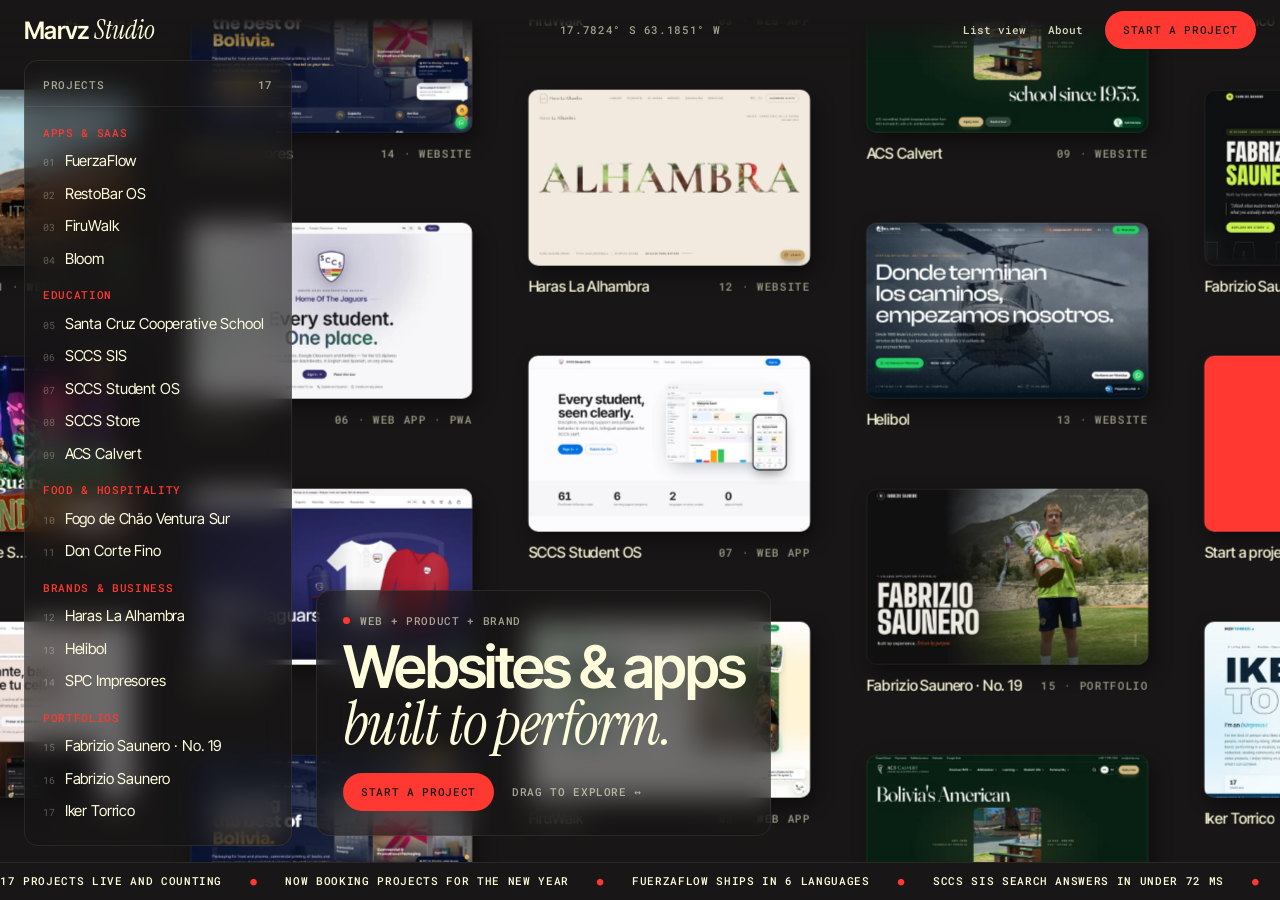
==== index.html @ b3c5bcf7 "Optimize for mobile and rewrite the About copy Mobile: safe-area insets for the header, ticker and o" ====
<!doctype html>
<html lang="en">
<head>
<meta charset="utf-8">
<meta name="viewport" content="width=device-width, initial-scale=1, viewport-fit=cover">
<title>Marvz Studio · Websites & apps built to perform</title>
<meta name="description" content="Marvz Studio designs and builds websites, web apps and digital products: schools, restaurants, SaaS, e-commerce and personal portfolios.">
<meta name="theme-color" content="#181616">
<meta property="og:title" content="Marvz Studio">
<meta property="og:description" content="A bird's-eye view of the websites and apps I've designed and built.">
<meta property="og:image" content="/assets/work/haras-la-alhambra.webp">
<meta property="og:type" content="website">
<meta name="twitter:card" content="summary_large_image">
<link rel="icon" href="data:image/svg+xml,%3Csvg xmlns='http://www.w3.org/2000/svg' viewBox='0 0 64 64'%3E%3Crect width='64' height='64' rx='14' fill='%23181616'/%3E%3Ctext x='32' y='46' font-family='Georgia,serif' font-style='italic' font-size='40' text-anchor='middle' fill='%23FFFDDB'%3Em%3C/text%3E%3Ccircle cx='50' cy='16' r='5' fill='%23FF3831'/%3E%3C/svg%3E">
<link rel="preconnect" href="https://fonts.googleapis.com">
<link rel="preconnect" href="https://fonts.gstatic.com" crossorigin>
<link rel="stylesheet" href="https://fonts.googleapis.com/css2?family=Inter+Tight:wght@400;500;600&family=Instrument+Serif:ital@0;1&family=Roboto+Mono:wght@500&display=swap">
<link rel="stylesheet" href="/styles.css">
</head>
<body>

<div class="loader" id="loader" aria-hidden="true">
  <div class="loader__mark">Marvz <em>Studio</em></div>
  <div class="loader__count mono"><span id="loaderNum">00</span></div>
</div>

<header class="top">
  <a class="brand" href="#" aria-label="Marvz Studio, home">Marvz <em>Studio</em></a>
  <div class="top__coords mono" id="coords" aria-hidden="true">17.7833° S&nbsp;&nbsp;63.1821° W</div>
  <nav class="top__nav mono" aria-label="Main">
    <button class="link" type="button" data-toggle-index>Index</button>
    <button class="link" type="button" data-view-toggle aria-pressed="false"><span class="hide-sm">List view</span><span class="show-sm">List</span></button>
    <button class="link" type="button" data-open="about">About</button>
    <button class="btn btn--red" type="button" data-open="contact">Start a project</button>
  </nav>
</header>

<aside class="index" id="index" aria-label="Project index">
  <div class="index__head mono"><span>Projects</span><span id="indexCount"></span></div>
  <div class="index__body" id="indexBody"></div>
</aside>

<main class="stage" id="stage" aria-label="Project canvas. Drag or scroll to explore, click a project to open it.">
  <div class="world" id="world"></div>
</main>

<section class="hero" aria-label="Introduction">
  <p class="mono hero__eyebrow"><span class="dot"></span>Web + Product + Brand</p>
  <h1 class="hero__title">Websites &amp; apps<br><em>built to perform.</em></h1>
  <div class="hero__actions">
    <button class="btn btn--red" type="button" data-open="contact">Start a project</button>
    <span class="mono hero__hint" id="heroHint">Drag to explore ↔</span>
  </div>
</section>

<section class="list" id="list" aria-label="All projects" hidden>
  <div class="list__inner">
    <header class="list__head">
      <p class="mono"><span class="dot"></span>Selected work</p>
      <h2>Every project, <em>at a glance.</em></h2>
    </header>
    <div class="list__grid" id="listGrid"></div>
    <div class="about__cta list__cta">
      <h3>Your project <em>could be next.</em></h3>
      <button class="btn btn--red" type="button" data-open="contact">Start a project</button>
    </div>
  </div>
</section>

<footer class="ticker mono" aria-label="News">
  <div class="ticker__track" id="ticker"></div>
</footer>

<!-- Project drawer -->
<div class="scrim" id="scrim" hidden></div>
<aside class="drawer" id="drawer" aria-label="Project details" aria-hidden="true" tabindex="-1">
  <div class="drawer__bar mono">
    <span id="dIndex">01 / 17</span>
    <div class="drawer__nav">
      <button class="link" type="button" data-step="-1" aria-label="Previous project">← Prev</button>
      <button class="link" type="button" data-step="1" aria-label="Next project">Next →</button>
      <button class="close" type="button" data-close aria-label="Close">✕</button>
    </div>
  </div>
  <div class="drawer__scroll">
    <a class="drawer__shot" id="dShot" target="_blank" rel="noopener">
      <img id="dImg" alt="" width="1440" height="900">
      <span class="drawer__visit mono">Visit live ↗</span>
    </a>
    <p class="mono drawer__sector" id="dSector"></p>
    <h2 class="drawer__title" id="dTitle"></h2>
    <p class="drawer__tagline" id="dTagline"></p>
    <p class="drawer__desc" id="dDesc"></p>
    <dl class="drawer__meta mono" id="dMeta"></dl>
    <ul class="tags mono" id="dTags"></ul>
    <a class="btn btn--cream" id="dLink" target="_blank" rel="noopener">Visit the live site ↗</a>
  </div>
</aside>

<!-- About -->
<section class="overlay" id="about" aria-label="About" aria-hidden="true">
  <button class="close overlay__close" type="button" data-close aria-label="Close">✕</button>
  <div class="overlay__inner about">
    <p class="mono"><span class="dot"></span>About</p>
    <h2 class="about__title">Hi, I'm Marvz. I design and build websites and apps <em>that earn their keep.</em></h2>
    <div class="about__cols">
      <p class="about__lead">I'm an independent designer and developer in Santa Cruz, Bolivia. I take each project from the first call to launch day and do the strategy, design, code and copy myself, so nothing gets lost in a handoff.</p>
      <p>So far that's <span data-count></span> live projects: a corporate site for a helicopter operator, a point-of-sale system that runs a restaurant from the waiters' phones, a student information system for a K–12 school, an online shop for a premium beef brand, and cinematic portfolios for student-athletes applying to college.</p>
    </div>

    <dl class="stats">
      <div><dt class="mono">Live projects</dt><dd data-count></dd></div>
      <div><dt class="mono">Languages on one site</dt><dd>6</dd></div>
      <div><dt class="mono">Industries</dt><dd>10+</dd></div>
      <div><dt class="mono">Person, brief to launch</dt><dd>1</dd></div>
    </dl>

    <div class="principles">
      <h3 class="mono">How I work</h3>
      <ol>
        <li><strong>You talk to the person building it.</strong> No account managers and no game of telephone. The person on the call is the one who designs and codes it.</li>
        <li><strong>Phone first.</strong> Your customers will find you on a phone, so I design for one first. That means WhatsApp ordering and booking, apps that install from the browser, and pages that load fast on mobile data.</li>
        <li><strong>Every language your customers speak.</strong> Most of my sites launch in English and Spanish, and some run in six. Language switching is planned from day one, not bolted on at the end.</li>
      </ol>
    </div>

    <div class="services">
      <h3 class="mono services__title">What I do</h3>
      <div>
        <h4 class="mono">Websites</h4>
        <ul><li>Web design</li><li>Web development</li><li>Landing pages</li><li>Multilingual sites</li><li>SEO &amp; performance</li><li>CMS &amp; content</li></ul>
      </div>
      <div>
        <h4 class="mono">Products</h4>
        <ul><li>Web apps &amp; PWAs</li><li>SaaS &amp; dashboards</li><li>E-commerce</li><li>AI assistants</li><li>School systems</li><li>UX design</li></ul>
      </div>
      <div>
        <h4 class="mono">Brand &amp; story</h4>
        <ul><li>Brand identity</li><li>Art direction</li><li>Copywriting</li><li>Scroll storytelling</li><li>Motion design</li><li>Video &amp; film</li></ul>
      </div>
    </div>

    <div class="about__cta">
      <div>
        <h3>Have a project in mind? <em>Let's talk.</em></h3>
        <p>Tell me what you're working on. I'll reply with next steps and a rough plan.</p>
      </div>
      <button class="btn btn--red" type="button" data-open="contact">Start a project</button>
    </div>
  </div>
</section>

<!-- Contact -->
<section class="overlay" id="contact" aria-label="Start a project" aria-hidden="true">
  <button class="close overlay__close" type="button" data-close aria-label="Close">✕</button>
  <div class="overlay__inner contact">
    <div class="contact__intro">
      <p class="mono"><span class="dot"></span>Start a project</p>
      <h2>Tell me what<br><em>you're building.</em></h2>
      <p>A few lines are enough to start. I'll get back to you with questions, next steps and a rough plan.</p>
      <div class="contact__links mono" id="contactLinks"></div>
    </div>
    <form class="form" id="form" novalidate>
      <label><span class="mono">Name *</span><input name="name" required autocomplete="name"></label>
      <label><span class="mono">Email *</span><input name="email" type="email" required autocomplete="email"></label>
      <label><span class="mono">Company</span><input name="company" autocomplete="organization"></label>
      <label><span class="mono">Phone</span><input name="phone" type="tel" autocomplete="tel"></label>
      <label class="form__full"><span class="mono">Budget *</span>
        <select name="budget" required>
          <option value="" selected disabled>Select a range</option>
          <option>Under $2k</option><option>$2k – $5k</option><option>$5k – $10k</option><option>$10k+</option>
        </select>
      </label>
      <label class="form__full"><span class="mono">Project</span><textarea name="message" rows="4" placeholder="A brief description of your project is always best :)"></textarea></label>
      <div class="form__foot form__full">
        <button class="btn btn--red" type="submit">Let's connect →</button>
        <p class="form__status mono" id="formStatus" role="status"></p>
      </div>
    </form>
  </div>
</section>

<div class="cursor" id="cursor" aria-hidden="true"><span>Open</span></div>

<script src="/app.js"></script>
</body>
</html>
---- styles.css ----
:root {
  --ink: #181616;
  --ink-2: #211e1e;
  --ink-3: #2c2828;
  --cream: #fffddb;
  --cream-60: rgba(255, 253, 219, .6);
  --cream-30: rgba(255, 253, 219, .3);
  --cream-15: rgba(255, 253, 219, .15);
  --cream-08: rgba(255, 253, 219, .08);
  --red: #ff3831;
  --glass: rgba(24, 22, 22, .62);
  --sans: "Inter Tight", "Helvetica Neue", Helvetica, Arial, sans-serif;
  --serif: "Instrument Serif", Georgia, serif;
  --mono: "Roboto Mono", ui-monospace, monospace;
  --top: 60px;
  --tick: 38px;
  --index-w: 268px;
  --gutter: 24px;
  --ease: cubic-bezier(.22, 1, .36, 1);
  --safe-t: env(safe-area-inset-top, 0px);
  --safe-b: env(safe-area-inset-bottom, 0px);
}
.show-sm { display: none; }

* { box-sizing: border-box; }
html, body { height: 100%; }
body {
  margin: 0;
  background: var(--ink);
  color: var(--cream);
  font-family: var(--sans);
  font-size: 16px;
  line-height: 1.5;
  -webkit-font-smoothing: antialiased;
  overflow: hidden;
  overscroll-behavior: none;
}
body.is-list { overflow: auto; }
button { font: inherit; color: inherit; background: none; border: 0; cursor: pointer; padding: 0; }
a { color: inherit; }
img { display: block; max-width: 100%; }
em { font-family: var(--serif); font-style: italic; font-weight: 400; letter-spacing: 0; }
:focus-visible { outline: 2px solid var(--red); outline-offset: 3px; }
[hidden] { display: none !important; }

.mono {
  font-family: var(--mono);
  font-weight: 500;
  font-size: 11px;
  letter-spacing: .06em;
  text-transform: uppercase;
}
.dot {
  display: inline-block; width: 7px; height: 7px; border-radius: 50%;
  background: var(--red); margin-right: 10px; vertical-align: 1px;
}

/* Buttons */
.btn {
  display: inline-flex; align-items: center; justify-content: center; gap: 8px;
  height: 38px; padding: 0 18px; border-radius: 999px;
  font-family: var(--mono); font-weight: 500; font-size: 11px; letter-spacing: .06em; text-transform: uppercase;
  text-decoration: none; white-space: nowrap;
  transition: transform .4s var(--ease), background .3s, color .3s;
}
.btn:hover { transform: translateY(-2px); }
.btn--red { background: var(--red); color: var(--ink); }
.btn--red:hover { background: var(--cream); }
.btn--cream { background: var(--cream); color: var(--ink); }
.btn--cream:hover { background: var(--red); }
.link { position: relative; padding: 4px 0; opacity: .85; transition: opacity .2s; }
.link:hover, .link[aria-pressed="true"] { opacity: 1; }
.link::after {
  content: ""; position: absolute; left: 0; right: 0; bottom: 0; height: 1px; background: currentColor;
  transform: scaleX(0); transform-origin: right; transition: transform .4s var(--ease);
}
.link:hover::after, .link[aria-pressed="true"]::after { transform: scaleX(1); transform-origin: left; }
.close {
  width: 38px; height: 38px; border-radius: 50%; border: 1px solid var(--cream-30);
  display: grid; place-items: center; font-size: 13px; transition: background .2s, color .2s;
}
.close:hover { background: var(--cream); color: var(--ink); }

/* Loader */
.loader {
  position: fixed; inset: 0; z-index: 100; background: var(--ink);
  display: grid; place-items: center; transition: opacity .7s var(--ease), visibility .7s;
}
.loader__mark { font-size: clamp(32px, 5vw, 56px); font-weight: 600; letter-spacing: -.03em; }
.loader__count { position: absolute; bottom: 28px; right: 28px; font-size: 13px; }
.is-ready .loader { opacity: 0; visibility: hidden; }

/* Top bar */
.top {
  position: fixed; top: 0; left: 0; right: 0; z-index: 30; height: calc(var(--top) + var(--safe-t));
  display: flex; align-items: center; justify-content: space-between; gap: 16px;
  padding: var(--safe-t) var(--gutter) 0;
  background: linear-gradient(var(--ink) 30%, rgba(24, 22, 22, 0));
}
.brand { font-size: 24px; font-weight: 600; letter-spacing: -.03em; text-decoration: none; white-space: nowrap; }
.brand em { font-size: 1.08em; }
.top__coords { position: absolute; left: 50%; transform: translateX(-50%); color: var(--cream-60); font-variant-numeric: tabular-nums; }
.top__nav { display: flex; align-items: center; gap: 22px; }
[data-toggle-index] { display: none; }

/* Index */
.index {
  position: fixed; z-index: 20; top: var(--top); left: var(--gutter); bottom: calc(var(--tick) + 16px);
  width: var(--index-w); display: flex; flex-direction: column;
  background: var(--glass); backdrop-filter: blur(14px); -webkit-backdrop-filter: blur(14px);
  border: 1px solid var(--cream-08); border-radius: 14px;
  transition: opacity .4s, transform .5s var(--ease);
}
.index__head { display: flex; justify-content: space-between; padding: 16px 18px 12px; border-bottom: 1px solid var(--cream-08); color: var(--cream-60); }
.index__body { overflow-y: auto; padding: 6px 8px 14px; scrollbar-width: thin; scrollbar-color: var(--cream-15) transparent; }
.index__group { margin-top: 12px; }
.index__group h3 { margin: 0 10px 4px; color: var(--red); }
.index__item {
  display: flex; align-items: baseline; gap: 10px; width: 100%; text-align: left;
  padding: 5px 10px; border-radius: 8px; font-size: 15px; letter-spacing: -.01em;
  transition: background .2s, color .2s;
}
.index__item small { font-family: var(--mono); font-size: 10px; color: var(--cream-30); }
.index__item:hover, .index__item.is-active { background: var(--cream); color: var(--ink); }
.index__item:hover small, .index__item.is-active small { color: var(--ink); }
body.is-list .index { opacity: 0; pointer-events: none; transform: translateX(-20px); }

/* Stage */
.stage {
  position: fixed; inset: 0; overflow: hidden; cursor: grab; touch-action: none; user-select: none; -webkit-user-select: none;
}
.stage.is-dragging { cursor: grabbing; }
.world { position: absolute; inset: 0; }
.tile {
  position: absolute; top: 0; left: 0; will-change: transform;
  width: var(--tw); padding: 0; text-align: left;
}
.tile__img {
  position: relative; aspect-ratio: 16 / 10; border-radius: 10px; overflow: hidden;
  background: var(--ink-3); box-shadow: .3rem .5rem 1.2rem 0 rgba(0, 0, 0, .45);
  transition: transform .6s var(--ease), box-shadow .4s, opacity .4s, filter .4s;
}
.tile__img img { width: 100%; height: 100%; object-fit: cover; pointer-events: none; -webkit-user-drag: none; }
.tile__img::after {
  content: ""; position: absolute; inset: 0; border-radius: inherit; border: 1px solid var(--cream-08);
  transition: border-color .3s;
}
.tile__label { display: flex; justify-content: space-between; gap: 10px; margin-top: 10px; transition: opacity .4s; }
.tile__name { font-size: 15px; font-weight: 500; letter-spacing: -.01em; white-space: nowrap; overflow: hidden; text-overflow: ellipsis; }
.tile__meta { color: var(--cream-60); white-space: nowrap; padding-top: 3px; }
.tile:hover .tile__img, .tile.is-lit .tile__img { transform: scale(1.035); box-shadow: .5rem .9rem 2rem 0 rgba(0, 0, 0, .6); }
.tile:hover .tile__img::after, .tile.is-lit .tile__img::after { border-color: var(--cream); }
.world.has-lit .tile:not(.is-lit) .tile__img { opacity: .25; filter: grayscale(1); }
.world.has-lit .tile:not(.is-lit) .tile__label { opacity: .25; }
.tile--cta .tile__img {
  display: grid; place-items: center; background: var(--red); color: var(--ink); text-align: center;
}
.tile--cta .tile__img span { font-size: clamp(22px, 2vw, 30px); font-weight: 600; letter-spacing: -.03em; line-height: 1.05; }

/* Hero */
.hero {
  position: fixed; z-index: 15; left: calc(var(--index-w) + var(--gutter) * 2); bottom: calc(var(--tick) + 26px);
  pointer-events: none; max-width: 640px;
  padding: 22px 26px 24px; border-radius: 14px;
  background: var(--glass); backdrop-filter: blur(14px); -webkit-backdrop-filter: blur(14px); border: 1px solid var(--cream-08);
  transition: opacity .5s, transform .6s var(--ease);
}
.hero__eyebrow { margin: 0 0 10px; color: var(--cream-60); }
.hero__title { margin: 0; font-size: clamp(36px, 4.6vw, 72px); line-height: .95; letter-spacing: -.045em; font-weight: 600; }
.hero__title em { letter-spacing: -.02em; }
.hero__actions { display: flex; align-items: center; gap: 18px; margin-top: 20px; pointer-events: auto; }
.hero__hint { color: var(--cream-60); }
.hero.is-tucked { opacity: 0; transform: translateY(20px); }
body.is-list .hero { opacity: 0; pointer-events: none; }
body.is-list .hero * { pointer-events: none; }

/* Ticker */
.ticker {
  position: fixed; z-index: 25; left: 0; right: 0; bottom: 0; height: calc(var(--tick) + var(--safe-b));
  padding-bottom: var(--safe-b); display: flex; align-items: center; overflow: hidden; background: var(--ink); border-top: 1px solid var(--cream-08);
}
.ticker__track { display: flex; white-space: nowrap; animation: tick 60s linear infinite; }
.ticker__track span { padding-right: 28px; }
.ticker__track i { font-style: normal; color: var(--red); padding-right: 28px; }
@keyframes tick { to { transform: translateX(-50%); } }

/* List view */
.list { position: relative; z-index: 10; padding: calc(var(--top) + 40px) var(--gutter) calc(var(--tick) + 60px); background: var(--ink); min-height: 100%; }
.list__inner { max-width: 1400px; margin: 0 auto; }
.list__head h2 { margin: 8px 0 40px; font-size: clamp(36px, 5vw, 76px); line-height: .95; letter-spacing: -.045em; font-weight: 600; }
.list__head p { margin: 0; color: var(--cream-60); }
.list__grid { display: grid; grid-template-columns: repeat(auto-fill, minmax(300px, 1fr)); gap: 40px 24px; }
.card { display: block; text-align: left; width: 100%; }
.card .tile__img { transition: transform .6s var(--ease); }
.card:hover .tile__img { transform: translateY(-4px); }
.card:hover .tile__img::after { border-color: var(--cream); }
.card p { margin: 6px 0 0; color: var(--cream-60); font-size: 14px; line-height: 1.45; }
body.is-list .stage { visibility: hidden; }

/* Drawer */
.scrim { position: fixed; inset: 0; z-index: 40; background: rgba(10, 9, 9, .5); }
.drawer {
  position: fixed; z-index: 45; top: 10px; right: 10px; bottom: 10px; width: min(620px, calc(100% - 20px));
  display: flex; flex-direction: column;
  background: var(--ink-2); border: 1px solid var(--cream-08); border-radius: 16px;
  transform: translateX(calc(100% + 20px)); transition: transform .7s var(--ease); outline: none;
}
.drawer.is-open { transform: none; }
.drawer__bar { display: flex; align-items: center; justify-content: space-between; padding: 10px 12px 10px 20px; border-bottom: 1px solid var(--cream-08); color: var(--cream-60); }
.drawer__nav { display: flex; align-items: center; gap: 18px; color: var(--cream); }
.drawer__scroll { overflow-y: auto; padding: 20px 20px 28px; }
.drawer__shot { position: relative; display: block; border-radius: 10px; overflow: hidden; aspect-ratio: 16 / 10; background: var(--ink-3); }
.drawer__shot img { width: 100%; height: 100%; object-fit: cover; transition: transform .8s var(--ease); }
.drawer__shot:hover img { transform: scale(1.03); }
.drawer__visit {
  position: absolute; right: 12px; bottom: 12px; padding: 8px 12px; border-radius: 999px;
  background: var(--red); color: var(--ink); opacity: 0; transform: translateY(6px); transition: .3s var(--ease);
}
.drawer__shot:hover .drawer__visit { opacity: 1; transform: none; }
.drawer__sector { margin: 22px 0 6px; color: var(--red); }
.drawer__title { margin: 0; font-size: clamp(34px, 4vw, 52px); line-height: .98; letter-spacing: -.04em; font-weight: 600; }
.drawer__tagline { margin: 8px 0 0; font-family: var(--serif); font-style: italic; font-size: 24px; line-height: 1.2; color: var(--cream-60); }
.drawer__desc { margin: 18px 0 0; font-size: 17px; line-height: 1.55; }
.drawer__meta { display: grid; grid-template-columns: repeat(2, 1fr); gap: 0 20px; margin: 24px 0 0; }
.drawer__meta div { padding: 10px 0; border-top: 1px solid var(--cream-15); }
.drawer__meta dt { color: var(--cream-60); }
.drawer__meta dd { margin: 4px 0 0; text-transform: none; font-family: var(--sans); font-size: 15px; letter-spacing: 0; }
.tags { display: flex; flex-wrap: wrap; gap: 8px; list-style: none; padding: 0; margin: 20px 0 26px; }
.tags li { padding: 6px 10px; border: 1px solid var(--cream-30); border-radius: 999px; }

/* Overlays */
.overlay {
  position: fixed; inset: 0; z-index: 50; overflow-y: auto; background: var(--ink);
  clip-path: inset(0 0 100% 0); visibility: hidden;
  transition: clip-path .8s var(--ease), visibility 0s .8s;
}
.overlay.is-open { clip-path: inset(0 0 0 0); visibility: visible; transition: clip-path .8s var(--ease), visibility 0s; }
.overlay__close { position: fixed; top: calc(11px + var(--safe-t)); right: var(--gutter); z-index: 2; background: var(--ink); }
.overlay__inner { max-width: 1200px; margin: 0 auto; padding: 90px var(--gutter) 80px; }
.overlay__inner > .mono:first-child, .contact__intro > .mono:first-child { color: var(--cream-60); margin: 0; }
.about__title { margin: 16px 0 0; font-size: clamp(36px, 5.4vw, 84px); line-height: .98; letter-spacing: -.045em; font-weight: 600; max-width: 15ch; }
.about__cols { display: grid; grid-template-columns: 1fr 1fr; gap: 32px; margin-top: 48px; font-size: 18px; color: var(--cream-60); max-width: 980px; }
.about__cols p { margin: 0; }
.services { display: grid; grid-template-columns: repeat(3, 1fr); gap: 32px; margin-top: 64px; border-top: 1px solid var(--cream-15); padding-top: 28px; }
.services ul { list-style: none; margin: 0; padding: 0; }
.services li { font-size: clamp(20px, 2vw, 28px); line-height: 1.3; letter-spacing: -.02em; }
.about__cta { display: flex; align-items: center; justify-content: space-between; gap: 20px; flex-wrap: wrap; margin-top: 72px; padding-top: 28px; border-top: 1px solid var(--cream-15); }
.about__cta h3 { margin: 0; font-size: clamp(30px, 4vw, 56px); letter-spacing: -.04em; font-weight: 600; line-height: 1; }
.about__cta p { margin: 12px 0 0; color: var(--cream-60); font-size: 17px; max-width: 46ch; }
.about__lead { color: var(--cream); }

.stats { display: grid; grid-template-columns: repeat(4, 1fr); gap: 0 24px; margin: 64px 0 0; }
.stats div { border-top: 1px solid var(--cream-15); padding-top: 14px; }
.stats dt { color: var(--cream-60); }
.stats dd { margin: 6px 0 0; font-size: clamp(44px, 5vw, 72px); font-weight: 600; letter-spacing: -.05em; line-height: 1; }

.principles { margin-top: 72px; }
.principles h3, .services__title { margin: 0 0 22px; color: var(--cream-60); }
.principles ol { list-style: none; margin: 0; padding: 0; display: grid; grid-template-columns: repeat(3, 1fr); gap: 32px; counter-reset: p; }
.principles li { counter-increment: p; font-size: 16px; line-height: 1.55; color: var(--cream-60); }
.principles li::before { content: "0" counter(p); display: block; margin-bottom: 14px; font-family: var(--mono); font-size: 11px; letter-spacing: .06em; color: var(--red); }
.principles strong { display: block; margin-bottom: 8px; color: var(--cream); font-size: 22px; font-weight: 600; letter-spacing: -.02em; line-height: 1.15; }
.services__title { grid-column: 1 / -1; margin-bottom: -8px; }
.services h4 { margin: 0 0 14px; color: var(--red); }
.list__cta { margin-top: 80px; }

.contact { display: grid; grid-template-columns: 1fr 1.1fr; gap: 56px; align-items: start; }
.contact__intro h2 { margin: 16px 0 18px; font-size: clamp(40px, 5.6vw, 88px); line-height: .95; letter-spacing: -.045em; font-weight: 600; }
.contact__intro > p:not(.mono) { color: var(--cream-60); font-size: 18px; max-width: 42ch; margin: 0; }
.contact__links { display: flex; flex-direction: column; gap: 8px; margin-top: 32px; }
.contact__links a { text-decoration: none; }
.contact__links a:hover { color: var(--red); }
.form { display: grid; grid-template-columns: 1fr 1fr; gap: 18px; }
.form label { display: flex; flex-direction: column; gap: 8px; }
.form label > span { color: var(--cream-60); }
.form__full { grid-column: 1 / -1; }
.form input, .form select, .form textarea {
  width: 100%; font: inherit; font-size: 17px; color: var(--cream);
  background: transparent; border: 0; border-bottom: 1px solid var(--cream-30); border-radius: 0;
  padding: 8px 0 10px; outline: none; transition: border-color .2s;
}
.form select { appearance: none; background: linear-gradient(45deg, transparent 50%, var(--cream) 50%) right 6px center / 6px 6px no-repeat, linear-gradient(-45deg, transparent 50%, var(--cream) 50%) right 0 center / 6px 6px no-repeat; }
.form select option { background: var(--ink); color: var(--cream); }
.form textarea { resize: vertical; }
.form input:focus, .form select:focus, .form textarea:focus { border-color: var(--red); }
.form [aria-invalid="true"] { border-color: var(--red); }
.form__foot { display: flex; align-items: center; gap: 18px; flex-wrap: wrap; margin-top: 8px; }
.form__status { margin: 0; color: var(--cream-60); }

/* Custom cursor label */
.cursor {
  position: fixed; z-index: 60; top: 0; left: 0; pointer-events: none;
  width: 72px; height: 72px; margin: -36px 0 0 -36px; border-radius: 50%;
  display: grid; place-items: center; background: var(--cream); color: var(--ink);
  font-family: var(--mono); font-size: 11px; letter-spacing: .06em; text-transform: uppercase;
  transform: translate3d(var(--x, -100px), var(--y, -100px), 0) scale(0); transition: transform .35s var(--ease);
}
.cursor.is-on { transform: translate3d(var(--x), var(--y), 0) scale(1); }

/* Responsive */
@media (max-width: 1100px) {
  .top__coords { display: none; }
}
@media (max-width: 860px) {
  :root { --gutter: 16px; --top: 56px; }
  .hide-sm { display: none; }
  .show-sm { display: inline; }
  [data-toggle-index] { display: inline; }
  body.is-list [data-toggle-index] { display: none; }
  .top__nav { gap: 4px; margin-right: -10px; }
  .top__nav .link { padding: 12px 10px; }
  .top__nav .link::after { left: 10px; right: 10px; bottom: 8px; }
  .top__nav .btn { display: none; }
  .brand { font-size: 21px; padding: 8px 0; }

  .index { left: 10px; right: 10px; width: auto; top: calc(var(--top) + var(--safe-t) + 4px); bottom: calc(var(--tick) + var(--safe-b) + 10px); opacity: 0; pointer-events: none; transform: translateY(-10px); z-index: 35; }
  body.index-open .index { opacity: 1; pointer-events: auto; transform: none; }
  .index__item { padding: 10px; font-size: 16px; }

  .hero { left: 10px; right: 10px; bottom: calc(var(--tick) + var(--safe-b) + 10px); max-width: none; padding: 14px 16px 16px; }
  .hero__eyebrow { margin-bottom: 8px; }
  .hero__title { font-size: clamp(30px, 8.6vw, 44px); }
  .hero__actions { margin-top: 14px; gap: 14px; }
  .hero .btn { height: 44px; }

  .list { padding-top: calc(var(--top) + var(--safe-t) + 24px); padding-bottom: calc(var(--tick) + var(--safe-b) + 40px); }
  .list__head h2 { margin-bottom: 28px; }
  .list__grid { gap: 32px 16px; }

  /* Drawer becomes a full-height sheet that slides up */
  .drawer { top: calc(var(--safe-t) + 8px); left: 0; right: 0; bottom: 0; width: auto; border-radius: 18px 18px 0 0; border-bottom: 0; transform: translateY(100%); }
  .drawer__bar { padding: 6px 6px 6px 16px; }
  .drawer__nav { gap: 2px; }
  .drawer__nav .link { padding: 12px 10px; }
  .drawer__nav .link::after { left: 10px; right: 10px; bottom: 8px; }
  .drawer__scroll { padding: 16px 16px calc(28px + var(--safe-b)); }
  .drawer__title { font-size: clamp(30px, 9vw, 40px); }
  .drawer__tagline { font-size: 21px; }
  .drawer__desc { font-size: 16px; }
  .drawer__meta { grid-template-columns: 1fr 1fr; gap: 0 16px; }
  #dLink { width: 100%; height: 48px; }

  .overlay__inner { padding: calc(72px + var(--safe-t)) var(--gutter) calc(56px + var(--safe-b)); }
  .about__cols { grid-template-columns: 1fr; gap: 18px; margin-top: 32px; font-size: 17px; }
  .stats { grid-template-columns: 1fr 1fr; gap: 24px 16px; margin-top: 44px; }
  .principles { margin-top: 52px; }
  .principles ol { grid-template-columns: 1fr; gap: 28px; }
  .principles strong { font-size: 20px; }
  .services { grid-template-columns: 1fr; gap: 24px; margin-top: 52px; }
  .services ul { display: flex; flex-wrap: wrap; gap: 8px; }
  .services li { font-size: 15px; letter-spacing: 0; line-height: 1; padding: 9px 12px; border: 1px solid var(--cream-15); border-radius: 999px; }
  .about__cta { margin-top: 52px; flex-direction: column; align-items: stretch; gap: 22px; }
  .about__cta .btn { height: 48px; }
  .contact { grid-template-columns: 1fr; gap: 36px; }
  .contact__links a { display: inline-block; padding: 6px 0; }
  .form { grid-template-columns: 1fr; }
  .form .btn { height: 48px; width: 100%; }
  .cursor { display: none; }
}
@media (hover: none) {
  .cursor { display: none; }
  /* Touch: stop hover effects from sticking after a tap */
  .btn:hover { transform: none; }
  .tile:hover:not(.is-lit) .tile__img { transform: none; box-shadow: .3rem .5rem 1.2rem 0 rgba(0, 0, 0, .45); }
  .tile:hover:not(.is-lit) .tile__img::after { border-color: var(--cream-08); }
  .card:hover .tile__img { transform: none; }
  .drawer__visit { opacity: 1; transform: none; }
}
@media (prefers-reduced-motion: reduce) {
  *, *::before, *::after { transition-duration: .01ms !important; animation-duration: .01ms !important; }
  .ticker__track { animation: none; }
}
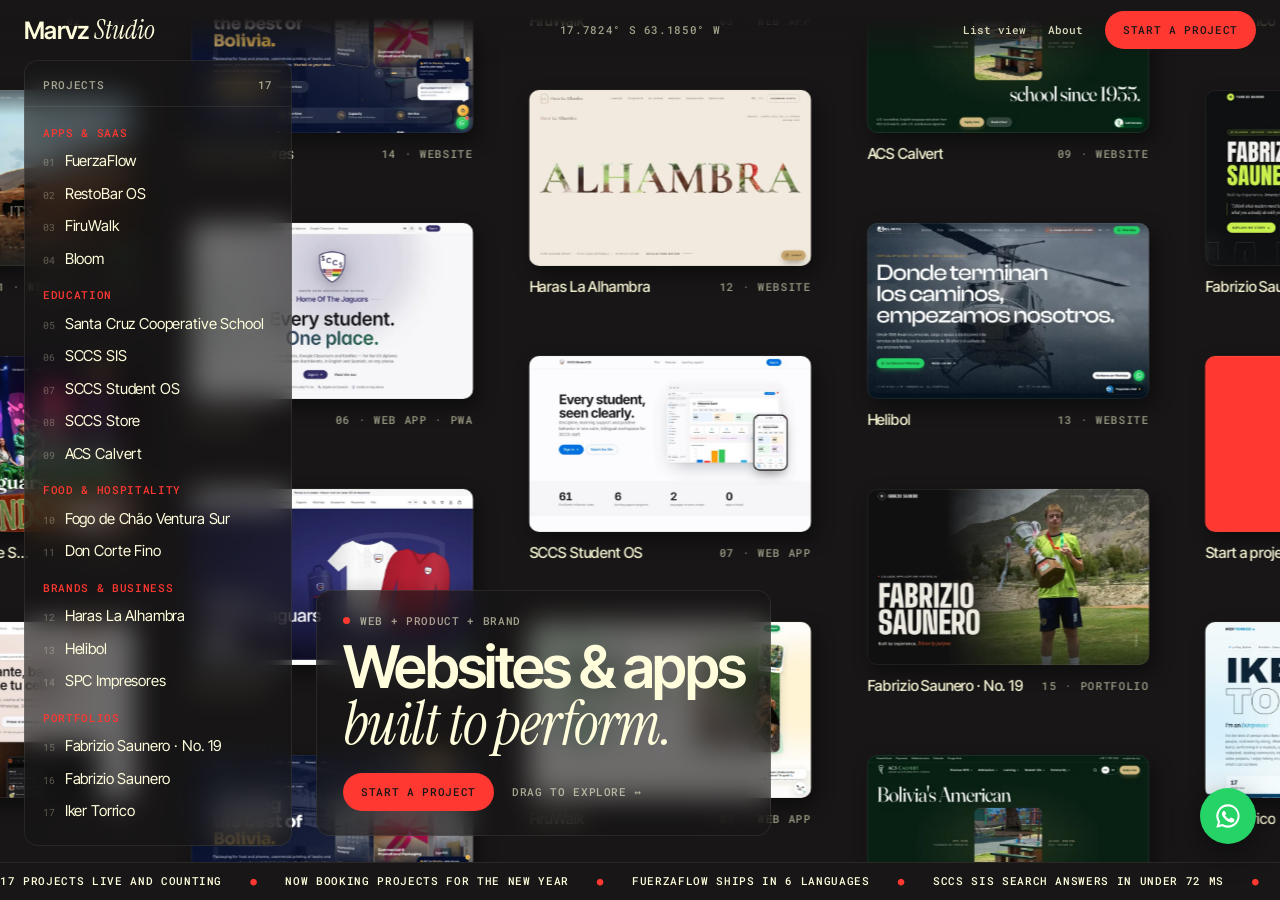
==== commit 0a164435: "Add WhatsApp project funnel and fix tapping projects on phones - Replace the contact form with a fou" ====
--- a/index.html
+++ b/index.html
@@ -150,35 +150,116 @@
   </div>
 </section>
 
-<!-- Contact -->
+<!-- Contact: WhatsApp project funnel -->
 <section class="overlay" id="contact" aria-label="Start a project" aria-hidden="true">
   <button class="close overlay__close" type="button" data-close aria-label="Close">✕</button>
-  <div class="overlay__inner contact">
-    <div class="contact__intro">
+  <div class="overlay__inner funnel">
+    <div class="funnel__main">
       <p class="mono"><span class="dot"></span>Start a project</p>
-      <h2>Tell me what<br><em>you're building.</em></h2>
-      <p>A few lines are enough to start. I'll get back to you with questions, next steps and a rough plan.</p>
+      <h2 class="funnel__title">Tell me what <em>you're building.</em></h2>
+
+      <ol class="steps mono" id="steps">
+        <li class="is-on"><button type="button" data-goto="0">01<span class="step-label"> · What you need</span></button></li>
+        <li><button type="button" data-goto="1" disabled>02<span class="step-label"> · Details</span></button></li>
+        <li><button type="button" data-goto="2" disabled>03<span class="step-label"> · About you</span></button></li>
+        <li><button type="button" data-goto="3" disabled>04<span class="step-label"> · Send</span></button></li>
+      </ol>
+
+      <form class="funnel__form" id="funnel" novalidate>
+        <!-- 01 -->
+        <fieldset class="step is-on" data-step-panel="0">
+          <legend class="mono">Choose a service</legend>
+          <div class="choices" id="services"></div>
+          <legend class="mono funnel__sub">Starting point</legend>
+          <div class="pills" role="radiogroup" aria-label="Starting point">
+            <label class="pill"><input type="radio" name="start" value="Brand new" checked><span>Brand new</span></label>
+            <label class="pill"><input type="radio" name="start" value="Redesign of an existing one"><span>Redesign</span></label>
+            <label class="pill"><input type="radio" name="start" value="Add features to an existing one"><span>Add features</span></label>
+          </div>
+        </fieldset>
+
+        <!-- 02 -->
+        <fieldset class="step" data-step-panel="1">
+          <legend class="mono">Add extras</legend>
+          <div class="extras" id="extras"></div>
+          <div class="funnel__row">
+            <div>
+              <p class="mono funnel__sub">Languages</p>
+              <div class="stepper" role="group" aria-label="Number of languages">
+                <button type="button" data-lang="-1" aria-label="Fewer languages">−</button>
+                <output id="langs" aria-live="polite">1</output>
+                <button type="button" data-lang="1" aria-label="More languages">+</button>
+              </div>
+            </div>
+            <div>
+              <p class="mono funnel__sub">Timeline</p>
+              <div class="pills" role="radiogroup" aria-label="Timeline">
+                <label class="pill"><input type="radio" name="timeline" value="As soon as possible"><span>ASAP</span></label>
+                <label class="pill"><input type="radio" name="timeline" value="1–2 months" checked><span>1–2 months</span></label>
+                <label class="pill"><input type="radio" name="timeline" value="3+ months"><span>3+ months</span></label>
+              </div>
+            </div>
+          </div>
+          <p class="mono funnel__sub">Budget</p>
+          <div class="pills" role="radiogroup" aria-label="Budget">
+            <label class="pill"><input type="radio" name="budget" value="Under $2k"><span>Under $2k</span></label>
+            <label class="pill"><input type="radio" name="budget" value="$2k – $5k"><span>$2k – $5k</span></label>
+            <label class="pill"><input type="radio" name="budget" value="$5k – $10k"><span>$5k – $10k</span></label>
+            <label class="pill"><input type="radio" name="budget" value="$10k+"><span>$10k+</span></label>
+            <label class="pill"><input type="radio" name="budget" value="Not sure yet" checked><span>Not sure yet</span></label>
+          </div>
+        </fieldset>
+
+        <!-- 03 -->
+        <fieldset class="step form" data-step-panel="2">
+          <legend class="mono">About you</legend>
+          <label><span class="mono">Name *</span><input name="name" required autocomplete="name" placeholder="Your name"></label>
+          <label><span class="mono">Business</span><input name="company" autocomplete="organization" placeholder="Business or brand"></label>
+          <label class="form__full"><span class="mono">Current site or Instagram</span><input name="link" placeholder="Optional"></label>
+          <label class="form__full"><span class="mono">Project</span><textarea name="message" rows="3" placeholder="A few lines about the project are always best :)"></textarea></label>
+        </fieldset>
+
+        <!-- 04 -->
+        <fieldset class="step" data-step-panel="3">
+          <legend class="mono">Review &amp; send</legend>
+          <dl class="summary" id="summary"></dl>
+          <a class="btn btn--wa" id="waSend" href="#" target="_blank" rel="noopener">
+            <svg viewBox="0 0 24 24" width="18" height="18" aria-hidden="true"><path fill="currentColor" d="M12 2a10 10 0 0 0-8.6 15.1L2 22l5-1.3A10 10 0 1 0 12 2Zm0 18.2a8.2 8.2 0 0 1-4.2-1.2l-.3-.2-3 .8.8-2.9-.2-.3A8.2 8.2 0 1 1 12 20.2Zm4.5-6.1c-.2-.1-1.5-.7-1.7-.8-.2-.1-.4-.1-.6.1l-.8 1c-.1.2-.3.2-.5.1a6.7 6.7 0 0 1-3.3-2.9c-.3-.4.2-.4.7-1.3.1-.2 0-.3 0-.4l-.8-1.8c-.2-.5-.4-.4-.6-.4h-.5a1 1 0 0 0-.7.3 3 3 0 0 0-.9 2.2 5.2 5.2 0 0 0 1.1 2.7 11.8 11.8 0 0 0 4.5 4c1.7.7 2.3.8 3.2.6.5-.1 1.5-.6 1.7-1.2.2-.6.2-1.1.2-1.2-.1-.1-.3-.2-.5-.3Z"/></svg>
+            Send on WhatsApp
+          </a>
+          <p class="funnel__note">WhatsApp opens with this message ready. Just tap send.</p>
+        </fieldset>
+
+        <div class="funnel__nav">
+          <button class="link mono" type="button" id="fBack">← Back</button>
+          <p class="funnel__status mono" id="fStatus" role="status"></p>
+          <button class="btn btn--red" type="submit" id="fNext">Next →</button>
+        </div>
+      </form>
+    </div>
+
+    <aside class="phone" aria-label="Message preview">
+      <div class="phone__frame">
+        <div class="phone__notch"></div>
+        <div class="phone__head">
+          <span class="phone__avatar">m</span>
+          <div><strong>Marvz Studio</strong><small>online</small></div>
+        </div>
+        <div class="phone__chat" id="chat">
+          <div class="bubble bubble--in">Hi! 👋 I'm Marvz. Tell me what you need and I'll get back to you with a plan.<time>09:41</time></div>
+          <div class="bubble bubble--out" id="chatOut"></div>
+        </div>
+        <div class="phone__bar"><span>Message</span><i aria-hidden="true">➤</i></div>
+      </div>
+      <p class="phone__caption">WhatsApp opens with this message ready. Just tap send.</p>
       <div class="contact__links mono" id="contactLinks"></div>
-    </div>
-    <form class="form" id="form" novalidate>
-      <label><span class="mono">Name *</span><input name="name" required autocomplete="name"></label>
-      <label><span class="mono">Email *</span><input name="email" type="email" required autocomplete="email"></label>
-      <label><span class="mono">Company</span><input name="company" autocomplete="organization"></label>
-      <label><span class="mono">Phone</span><input name="phone" type="tel" autocomplete="tel"></label>
-      <label class="form__full"><span class="mono">Budget *</span>
-        <select name="budget" required>
-          <option value="" selected disabled>Select a range</option>
-          <option>Under $2k</option><option>$2k – $5k</option><option>$5k – $10k</option><option>$10k+</option>
-        </select>
-      </label>
-      <label class="form__full"><span class="mono">Project</span><textarea name="message" rows="4" placeholder="A brief description of your project is always best :)"></textarea></label>
-      <div class="form__foot form__full">
-        <button class="btn btn--red" type="submit">Let's connect →</button>
-        <p class="form__status mono" id="formStatus" role="status"></p>
-      </div>
-    </form>
-  </div>
-</section>
+    </aside>
+  </div>
+</section>
+
+<button class="wa-float" id="waFloat" type="button" data-open="contact" aria-label="Start a project on WhatsApp">
+  <svg viewBox="0 0 24 24" width="28" height="28" aria-hidden="true"><path fill="currentColor" d="M12 2a10 10 0 0 0-8.6 15.1L2 22l5-1.3A10 10 0 1 0 12 2Zm0 18.2a8.2 8.2 0 0 1-4.2-1.2l-.3-.2-3 .8.8-2.9-.2-.3A8.2 8.2 0 1 1 12 20.2Zm4.5-6.1c-.2-.1-1.5-.7-1.7-.8-.2-.1-.4-.1-.6.1l-.8 1c-.1.2-.3.2-.5.1a6.7 6.7 0 0 1-3.3-2.9c-.3-.4.2-.4.7-1.3.1-.2 0-.3 0-.4l-.8-1.8c-.2-.5-.4-.4-.6-.4h-.5a1 1 0 0 0-.7.3 3 3 0 0 0-.9 2.2 5.2 5.2 0 0 0 1.1 2.7 11.8 11.8 0 0 0 4.5 4c1.7.7 2.3.8 3.2.6.5-.1 1.5-.6 1.7-1.2.2-.6.2-1.1.2-1.2-.1-.1-.3-.2-.5-.3Z"/></svg>
+</button>
 
 <div class="cursor" id="cursor" aria-hidden="true"><span>Open</span></div>
 
--- a/styles.css
+++ b/styles.css
@@ -36,6 +36,7 @@
   overscroll-behavior: none;
 }
 body.is-list { overflow: auto; }
+html { -webkit-tap-highlight-color: transparent; }
 button { font: inherit; color: inherit; background: none; border: 0; cursor: pointer; padding: 0; }
 a { color: inherit; }
 img { display: block; max-width: 100%; }
@@ -88,7 +89,7 @@
 }
 .loader__mark { font-size: clamp(32px, 5vw, 56px); font-weight: 600; letter-spacing: -.03em; }
 .loader__count { position: absolute; bottom: 28px; right: 28px; font-size: 13px; }
-.is-ready .loader { opacity: 0; visibility: hidden; }
+.is-ready .loader { opacity: 0; visibility: hidden; pointer-events: none; }
 
 /* Top bar */
 .top {
@@ -370,3 +371,136 @@
   *, *::before, *::after { transition-duration: .01ms !important; animation-duration: .01ms !important; }
   .ticker__track { animation: none; }
 }
+
+/* ==========================================================================
+   Start a project: WhatsApp funnel
+   ========================================================================== */
+.funnel { display: grid; grid-template-columns: minmax(0, 1fr) 360px; gap: 64px; align-items: start; }
+.funnel__main > .mono:first-child { color: var(--cream-60); margin: 0; }
+.funnel__title { margin: 16px 0 32px; font-size: clamp(38px, 5vw, 76px); line-height: .95; letter-spacing: -.045em; font-weight: 600; }
+
+.steps { list-style: none; display: grid; grid-template-columns: repeat(4, 1fr); gap: 10px; margin: 0 0 36px; padding: 0; }
+.steps li { border-top: 2px solid var(--cream-15); transition: border-color .4s; }
+.steps li.is-on { border-color: var(--cream); }
+.steps li.is-current { border-color: var(--red); }
+.steps button { display: block; width: 100%; text-align: left; padding: 12px 0 4px; color: var(--cream-30); white-space: nowrap; overflow: hidden; text-overflow: ellipsis; }
+.steps li.is-on button { color: var(--cream); }
+.steps button:disabled { cursor: default; }
+
+.funnel__form { min-width: 0; }
+.step { border: 0; margin: 0; padding: 0; min-width: 0; display: none; }
+.step.is-on { display: block; animation: stepIn .5s var(--ease); }
+.step.form.is-on { display: grid; }
+@keyframes stepIn { from { opacity: 0; transform: translateY(10px); } }
+.step legend, .funnel__sub { display: block; float: left; width: 100%; padding: 0; margin: 0 0 14px; color: var(--cream-60); }
+.step.form legend { grid-column: 1 / -1; margin: 0; }
+.funnel__sub { float: none; margin-top: 30px; }
+
+/* Hidden native inputs, styled labels */
+.choice input, .pill input, .chip input { position: absolute; opacity: 0; width: 1px; height: 1px; pointer-events: none; }
+.choices { clear: both; display: grid; grid-template-columns: repeat(2, minmax(0, 1fr)); gap: 10px; }
+.choice {
+  position: relative; display: flex; flex-direction: column; gap: 4px; padding: 16px 18px; cursor: pointer;
+  border: 1px solid var(--cream-15); border-radius: 12px; transition: border-color .2s, background .2s, color .2s;
+}
+.choice__name { font-size: 20px; font-weight: 600; letter-spacing: -.02em; line-height: 1.15; }
+.choice__note { font-size: 14px; color: var(--cream-60); line-height: 1.35; }
+.choice:hover { border-color: var(--cream-60); }
+.choice:has(input:checked) { background: var(--cream); color: var(--ink); border-color: var(--cream); }
+.choice:has(input:checked) .choice__note { color: rgba(24, 22, 22, .65); }
+.choice:has(input:checked)::after { content: "●"; position: absolute; top: 12px; right: 14px; color: var(--red); font-size: 12px; }
+.choice:has(input:focus-visible), .pill:has(input:focus-visible), .chip:has(input:focus-visible) { outline: 2px solid var(--red); outline-offset: 3px; }
+
+.pills, .extras { clear: both; display: flex; flex-wrap: wrap; gap: 8px; }
+.pill, .chip {
+  display: inline-flex; align-items: center; min-height: 40px; padding: 0 16px; cursor: pointer;
+  border: 1px solid var(--cream-30); border-radius: 999px; font-size: 15px; transition: background .2s, color .2s, border-color .2s;
+}
+.chip span::before { content: "+"; margin-right: 8px; color: var(--red); font-family: var(--mono); }
+.pill:hover, .chip:hover { border-color: var(--cream); }
+.pill:has(input:checked), .chip:has(input:checked) { background: var(--cream); color: var(--ink); border-color: var(--cream); }
+.chip:has(input:checked) span::before { content: "✓"; color: var(--ink); }
+
+.funnel__row { display: flex; flex-wrap: wrap; gap: 0 40px; }
+.stepper { display: inline-flex; align-items: center; border: 1px solid var(--cream-30); border-radius: 999px; height: 40px; }
+.stepper button { width: 44px; height: 100%; font-size: 18px; border-radius: 999px; transition: background .2s, color .2s; }
+.stepper button:hover { background: var(--cream); color: var(--ink); }
+.stepper output { min-width: 28px; text-align: center; font-size: 17px; font-variant-numeric: tabular-nums; }
+
+.step.form { gap: 18px; grid-template-columns: 1fr 1fr; }
+
+.summary { margin: 0; display: grid; grid-template-columns: repeat(2, minmax(0, 1fr)); gap: 0 24px; clear: both; }
+.summary div { padding: 12px 0; border-top: 1px solid var(--cream-15); min-width: 0; }
+.summary dt { color: var(--cream-60); }
+.summary dd { margin: 4px 0 0; font-size: 16px; overflow-wrap: anywhere; }
+.btn--wa { margin-top: 28px; height: 52px; padding: 0 26px; background: #25d366; color: #08130c; font-size: 12px; }
+.btn--wa:hover { background: var(--cream); }
+.funnel__note { margin: 12px 0 0; color: var(--cream-60); font-size: 14px; }
+
+.funnel__nav { display: flex; align-items: center; gap: 16px; margin-top: 40px; padding-top: 20px; border-top: 1px solid var(--cream-15); }
+.funnel__nav .btn { margin-left: auto; height: 46px; padding: 0 24px; }
+.funnel__nav .link { padding: 12px 0; }
+.funnel__status { margin: 0; color: var(--red); }
+
+/* Phone preview */
+.phone { position: sticky; top: 80px; }
+.phone__frame {
+  position: relative; display: flex; flex-direction: column; height: min(620px, calc(100vh - 190px)); min-height: 440px;
+  border-radius: 40px; border: 10px solid #0d0c0c; background: #0b141a; overflow: hidden;
+  box-shadow: 0 0 0 1px var(--cream-15), 0 30px 80px rgba(0, 0, 0, .55);
+}
+.phone__notch { position: absolute; top: 8px; left: 50%; width: 92px; height: 24px; margin-left: -46px; border-radius: 99px; background: #000; z-index: 2; }
+.phone__head { display: flex; align-items: center; gap: 10px; padding: 40px 16px 12px; background: #1f2c34; }
+.phone__head strong { display: block; font-size: 15px; font-weight: 600; }
+.phone__head small { display: block; font-size: 12px; color: rgba(233, 237, 239, .6); }
+.phone__avatar { width: 36px; height: 36px; border-radius: 50%; display: grid; place-items: center; background: var(--red); color: var(--ink); font-family: var(--serif); font-style: italic; font-size: 22px; }
+.phone__chat { flex: 1; overflow-y: auto; padding: 14px 10px; display: flex; flex-direction: column; gap: 10px; scrollbar-width: none; }
+.phone__chat::-webkit-scrollbar { display: none; }
+.bubble { max-width: 88%; padding: 8px 10px 6px; border-radius: 10px; font-size: 13.5px; line-height: 1.42; color: #e9edef; overflow-wrap: anywhere; }
+.bubble time { display: block; text-align: right; font-size: 10.5px; color: rgba(233, 237, 239, .55); margin-top: 4px; }
+.bubble--in { background: #202c33; border-top-left-radius: 2px; }
+.bubble--out { align-self: flex-end; background: #005c4b; border-top-right-radius: 2px; }
+.bubble strong { font-weight: 600; }
+.ticks { color: #53bdeb; }
+.phone__bar { display: flex; align-items: center; gap: 8px; padding: 8px 10px 14px; }
+.phone__bar span { flex: 1; height: 40px; border-radius: 99px; background: #2a3942; display: flex; align-items: center; padding: 0 16px; font-size: 14px; color: rgba(233, 237, 239, .5); }
+.phone__bar i { width: 40px; height: 40px; border-radius: 50%; display: grid; place-items: center; background: #25d366; color: #08130c; font-style: normal; }
+.phone__caption { margin: 14px 0 0; color: var(--cream-60); font-size: 13px; text-align: center; }
+.phone .contact__links { margin-top: 22px; align-items: center; }
+
+/* Floating WhatsApp button */
+.wa-float {
+  position: fixed; z-index: 28; right: var(--gutter); bottom: calc(var(--tick) + var(--safe-b) + 18px);
+  width: 56px; height: 56px; border-radius: 50%; display: grid; place-items: center;
+  background: #25d366; color: #fff; box-shadow: 0 10px 30px rgba(0, 0, 0, .45);
+  transition: transform .4s var(--ease), opacity .3s;
+}
+.wa-float:hover { transform: scale(1.08); }
+body:has(.overlay.is-open) .wa-float, body:has(.drawer.is-open) .wa-float { opacity: 0; pointer-events: none; transform: scale(.6); }
+
+@media (max-width: 1100px) {
+  .funnel { grid-template-columns: minmax(0, 1fr) 300px; gap: 40px; }
+}
+@media (max-width: 860px) {
+  .funnel { grid-template-columns: 1fr; gap: 28px; }
+  .funnel__title { margin-bottom: 24px; }
+  .steps { gap: 6px; margin-bottom: 26px; }
+  .steps button { font-size: 10px; letter-spacing: .02em; padding-top: 10px; }
+  .steps .step-label { display: none; }
+  .choices { grid-template-columns: 1fr; gap: 8px; }
+  .choice { padding: 14px 16px; }
+  .choice__name { font-size: 18px; }
+  .step.form { grid-template-columns: 1fr; }
+  .summary { grid-template-columns: 1fr 1fr; gap: 0 16px; }
+  .btn--wa { width: 100%; }
+  .funnel__nav { position: sticky; bottom: 0; z-index: 3; margin: 28px calc(var(--gutter) * -1) 0; padding: 12px var(--gutter) calc(12px + var(--safe-b)); background: var(--ink); }
+  .funnel__nav .btn { height: 48px; }
+  .funnel__status { flex: 1; font-size: 10px; }
+  /* Phone preview only on the last step, so the form stays short */
+  .phone { position: static; display: none; }
+  .is-final .phone { display: block; }
+  .phone__frame { height: 520px; min-height: 0; max-width: 340px; margin: 0 auto; }
+  .wa-float { width: 52px; height: 52px; right: 14px; bottom: calc(var(--tick) + var(--safe-b) + 12px); }
+  /* On the canvas the hero card already carries the CTA and would sit under the button */
+  body:not(.is-list) .wa-float { display: none; }
+}
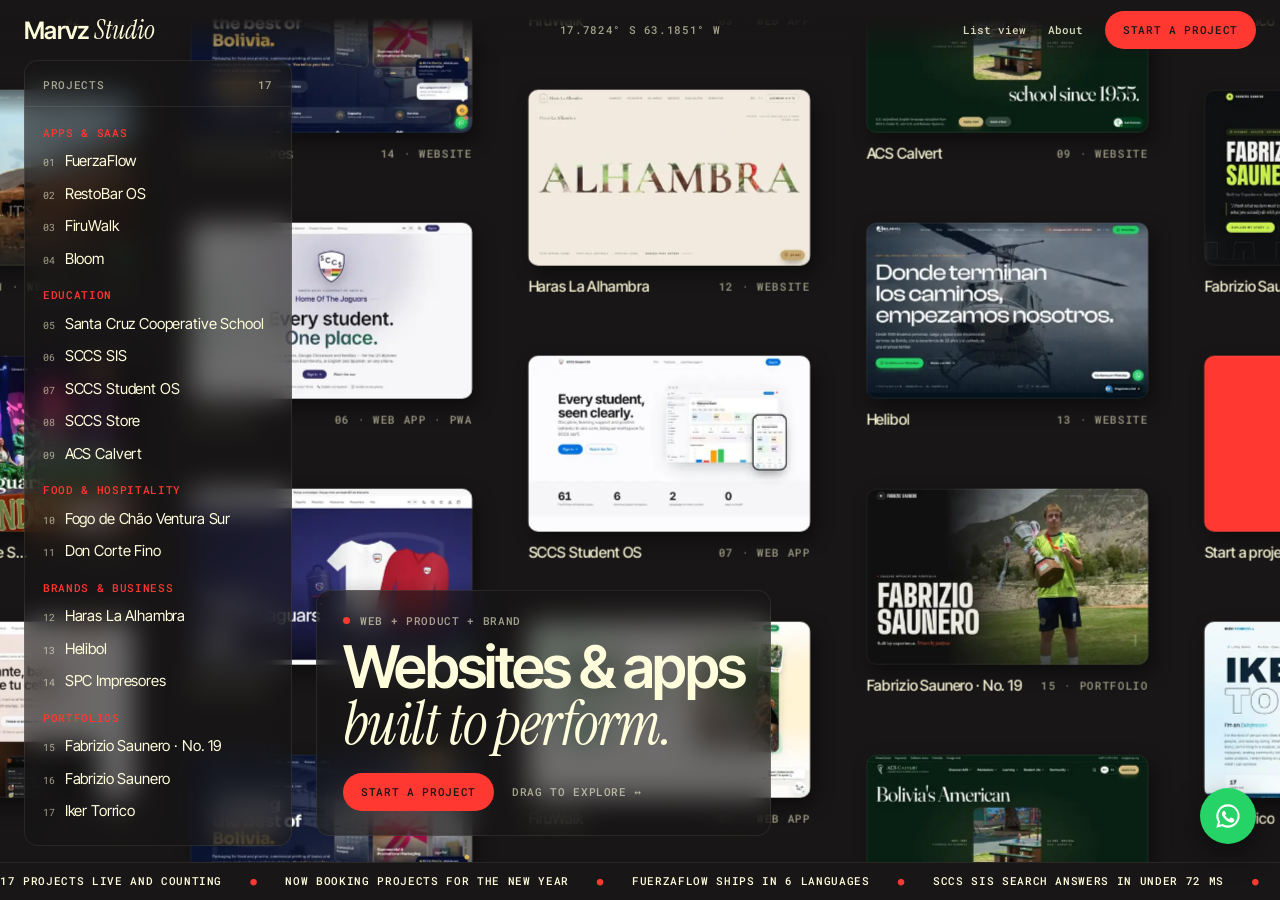
==== commit cca80134: "Add link previews, SEO and faster mobile loading - Share preview: a 1200x630 og.jpg with absolute UR" ====
--- a/index.html
+++ b/index.html
@@ -6,18 +6,356 @@
 <title>Marvz Studio · Websites & apps built to perform</title>
 <meta name="description" content="Marvz Studio designs and builds websites, web apps and digital products: schools, restaurants, SaaS, e-commerce and personal portfolios.">
 <meta name="theme-color" content="#181616">
-<meta property="og:title" content="Marvz Studio">
-<meta property="og:description" content="A bird's-eye view of the websites and apps I've designed and built.">
-<meta property="og:image" content="/assets/work/haras-la-alhambra.webp">
+<link rel="canonical" href="https://marvz-portfolio.vercel.app/">
 <meta property="og:type" content="website">
+<meta property="og:site_name" content="Marvz Studio">
+<meta property="og:url" content="https://marvz-portfolio.vercel.app/">
+<meta property="og:title" content="Marvz Studio · Websites &amp; apps built to perform">
+<meta property="og:description" content="A bird's-eye view of 17 live websites and apps: schools, restaurants, SaaS, e-commerce and personal brands. Start your project on WhatsApp.">
+<meta property="og:image" content="https://marvz-portfolio.vercel.app/assets/og.jpg">
+<meta property="og:image:type" content="image/jpeg">
+<meta property="og:image:width" content="1200">
+<meta property="og:image:height" content="630">
+<meta property="og:image:alt" content="Marvz Studio: websites and apps built to perform, with screenshots of recent projects">
 <meta name="twitter:card" content="summary_large_image">
-<link rel="icon" href="data:image/svg+xml,%3Csvg xmlns='http://www.w3.org/2000/svg' viewBox='0 0 64 64'%3E%3Crect width='64' height='64' rx='14' fill='%23181616'/%3E%3Ctext x='32' y='46' font-family='Georgia,serif' font-style='italic' font-size='40' text-anchor='middle' fill='%23FFFDDB'%3Em%3C/text%3E%3Ccircle cx='50' cy='16' r='5' fill='%23FF3831'/%3E%3C/svg%3E">
+<meta name="twitter:title" content="Marvz Studio · Websites &amp; apps built to perform">
+<meta name="twitter:description" content="A bird's-eye view of 17 live websites and apps. Start your project on WhatsApp.">
+<meta name="twitter:image" content="https://marvz-portfolio.vercel.app/assets/og.jpg">
+<link rel="icon" href="/assets/favicon.svg" type="image/svg+xml">
+<link rel="apple-touch-icon" href="/assets/apple-touch-icon.png">
+<link rel="manifest" href="/site.webmanifest">
 <link rel="preconnect" href="https://fonts.googleapis.com">
 <link rel="preconnect" href="https://fonts.gstatic.com" crossorigin>
 <link rel="stylesheet" href="https://fonts.googleapis.com/css2?family=Inter+Tight:wght@400;500;600&family=Instrument+Serif:ital@0;1&family=Roboto+Mono:wght@500&display=swap">
 <link rel="stylesheet" href="/styles.css">
+<noscript><style>
+  .loader, .stage, .hero, .index, .ticker { display: none !important; }
+  body { overflow: auto !important; }
+  .noscript { max-width: 900px; margin: 0 auto; padding: 100px 24px 60px; }
+  .noscript h2 { font-size: 48px; letter-spacing: -.04em; margin: 0 0 24px; }
+  .noscript li { margin: 0 0 14px; color: rgba(255, 253, 219, .7); }
+  .noscript a { color: #fffddb; font-weight: 600; }
+</style></noscript>
+<!-- jsonld:start -->
+<script type="application/ld+json">
+{
+ "@context": "https://schema.org",
+ "@graph": [
+  {
+   "@type": "ProfessionalService",
+   "@id": "https://marvz-portfolio.vercel.app/#studio",
+   "name": "Marvz Studio",
+   "url": "https://marvz-portfolio.vercel.app/",
+   "image": "https://marvz-portfolio.vercel.app/assets/og.jpg",
+   "logo": "https://marvz-portfolio.vercel.app/assets/icon-512.png",
+   "description": "Websites, web apps and digital products for schools, restaurants, startups and growing brands.",
+   "areaServed": "Worldwide",
+   "knowsAbout": [
+    "Web design",
+    "Web development",
+    "Web apps",
+    "E-commerce",
+    "Multilingual websites",
+    "AI assistants"
+   ],
+   "sameAs": [
+    "https://github.com/marvinmcv-svg"
+   ]
+  },
+  {
+   "@type": "ItemList",
+   "name": "Selected work",
+   "numberOfItems": 17,
+   "itemListElement": [
+    {
+     "@type": "ListItem",
+     "position": 1,
+     "item": {
+      "@type": "CreativeWork",
+      "name": "Haras La Alhambra",
+      "url": "https://haras-la-alhambra.vercel.app/",
+      "description": "A cinematic, bilingual site for a breeder of Purebred Arabian and Pura Raza Española horses in Santa Cruz, founded in 1993. The film plays through the cut-out letters of ALHAMBRA, then the site moves through bloodlines, the estate, evening events, the riding school and services, with “Spirit”, an AI assistant that answers visitors' questions.",
+      "genre": "Equestrian",
+      "image": "https://marvz-portfolio.vercel.app/assets/work/haras-la-alhambra.webp",
+      "creator": {
+       "@id": "https://marvz-portfolio.vercel.app/#studio"
+      }
+     }
+    },
+    {
+     "@type": "ListItem",
+     "position": 2,
+     "item": {
+      "@type": "CreativeWork",
+      "name": "FuerzaFlow",
+      "url": "https://fuerzaflow.vercel.app/",
+      "description": "An AI strength coach that builds your training program around your days and equipment, adjusts every workout to how you feel, and tracks macros from a photo. It installs from the browser, works offline and runs in six languages.",
+      "genre": "Fitness · AI",
+      "image": "https://marvz-portfolio.vercel.app/assets/work/fuerzaflow.webp",
+      "creator": {
+       "@id": "https://marvz-portfolio.vercel.app/#studio"
+      }
+     }
+    },
+    {
+     "@type": "ListItem",
+     "position": 3,
+     "item": {
+      "@type": "CreativeWork",
+      "name": "RestoBar OS",
+      "url": "https://restobar-os.vercel.app/",
+      "description": "A restaurant operating system for bars and restaurants in Bolivia. Waiters take orders on their own phones, each ticket goes to its kitchen station with a timer, staff get role-based permissions, invoicing is built in, and the day's close is sent to the owner on WhatsApp.",
+      "genre": "Restaurants · SaaS",
+      "image": "https://marvz-portfolio.vercel.app/assets/work/restobar-os.webp",
+      "creator": {
+       "@id": "https://marvz-portfolio.vercel.app/#studio"
+      }
+     }
+    },
+    {
+     "@type": "ListItem",
+     "position": 4,
+     "item": {
+      "@type": "CreativeWork",
+      "name": "Fogo de Chão Ventura Sur",
+      "url": "https://fogo-de-chao-ventura-sur.vercel.app/es",
+      "description": "A warm, editorial site for a gaúcho churrascaria in Mall Ventura Sur, Santa Cruz: menu, cuts, the Market Table, weekly specials and events, with WhatsApp reservations, in six languages.",
+      "genre": "Hospitality",
+      "image": "https://marvz-portfolio.vercel.app/assets/work/fogo-de-chao.webp",
+      "creator": {
+       "@id": "https://marvz-portfolio.vercel.app/#studio"
+      }
+     }
+    },
+    {
+     "@type": "ListItem",
+     "position": 5,
+     "item": {
+      "@type": "CreativeWork",
+      "name": "Don Corte Fino",
+      "url": "https://new-don-corte-fino.vercel.app/en",
+      "description": "Brand site and online shop for Wangus beef (Wagyu × Angus), finished in a Santa Cruz feedlot and cut by hand. It includes an interactive cut guide, signature boxes, and WhatsApp ordering with delivery across Santa Cruz de la Sierra.",
+      "genre": "Food · E-commerce",
+      "image": "https://marvz-portfolio.vercel.app/assets/work/don-corte-fino.webp",
+      "creator": {
+       "@id": "https://marvz-portfolio.vercel.app/#studio"
+      }
+     }
+    },
+    {
+     "@type": "ListItem",
+     "position": 6,
+     "item": {
+      "@type": "CreativeWork",
+      "name": "Helibol",
+      "url": "https://helibol.vercel.app/es",
+      "description": "A site for a family-run helicopter operator flying in Bolivia since 1988: energy and mining, rescue and MEDEVAC, firefighting, cargo, VIP and scenic flights. It presents the fleet and safety culture and gives a 24/7 emergency line.",
+      "genre": "Aviation",
+      "image": "https://marvz-portfolio.vercel.app/assets/work/helibol.webp",
+      "creator": {
+       "@id": "https://marvz-portfolio.vercel.app/#studio"
+      }
+     }
+    },
+    {
+     "@type": "ListItem",
+     "position": 7,
+     "item": {
+      "@type": "CreativeWork",
+      "name": "SPC Impresores",
+      "url": "https://spc-3-0.vercel.app/",
+      "description": "A site for a leader in Bolivia's printing industry since 2001: food and pharmaceutical packaging, commercial printing, books, magazines and on-demand digital print. It has a services catalog, a step-by-step process and WhatsApp quotes with an on-site assistant.",
+      "genre": "Manufacturing",
+      "image": "https://marvz-portfolio.vercel.app/assets/work/spc.webp",
+      "creator": {
+       "@id": "https://marvz-portfolio.vercel.app/#studio"
+      }
+     }
+    },
+    {
+     "@type": "ListItem",
+     "position": 8,
+     "item": {
+      "@type": "CreativeWork",
+      "name": "FiruWalk",
+      "url": "https://firu-walk.vercel.app/",
+      "description": "A family dog-walking service in Santa Cruz. Owners book recurring walks with verified walkers, follow each walk on live GPS, get photo reports when it ends and pay by QR. Walkers get their own sign-up and dashboard.",
+      "genre": "Pets · Marketplace",
+      "image": "https://marvz-portfolio.vercel.app/assets/work/firuwalk.webp",
+      "creator": {
+       "@id": "https://marvz-portfolio.vercel.app/#studio"
+      }
+     }
+    },
+    {
+     "@type": "ListItem",
+     "position": 9,
+     "item": {
+      "@type": "CreativeWork",
+      "name": "Bloom",
+      "url": "https://bloom-habits-two.vercel.app/",
+      "description": "A friendly habit tracker. You build routines in a few minutes a day, and a little companion grows every time you show up. It's built as a cross-platform app with Expo and React Native and runs in the browser.",
+      "genre": "Wellness",
+      "image": "https://marvz-portfolio.vercel.app/assets/work/bloom.webp",
+      "creator": {
+       "@id": "https://marvz-portfolio.vercel.app/#studio"
+      }
+     }
+    },
+    {
+     "@type": "ListItem",
+     "position": 10,
+     "item": {
+      "@type": "CreativeWork",
+      "name": "Santa Cruz Cooperative School",
+      "url": "https://sccs-website-eight.vercel.app/",
+      "description": "The main website for a PK–12 American international school in Bolivia, home of the Jaguars. It covers admissions, the dual U.S. and Bolivian diploma, campus and facilities, safety and student life, with site-wide search and a full navigation system.",
+      "genre": "Education",
+      "image": "https://marvz-portfolio.vercel.app/assets/work/sccs-website.webp",
+      "creator": {
+       "@id": "https://marvz-portfolio.vercel.app/#studio"
+      }
+     }
+    },
+    {
+     "@type": "ListItem",
+     "position": 11,
+     "item": {
+      "@type": "CreativeWork",
+      "name": "SCCS SIS",
+      "url": "https://sccs-sis.vercel.app/?source=pwa",
+      "description": "A student information system that holds records, grades, Google Classroom and family communication for both the U.S. diploma and the Bolivian Bachillerato. It works in English and Spanish, installs on any phone, and search returns in under 72 ms.",
+      "genre": "Education · SaaS",
+      "image": "https://marvz-portfolio.vercel.app/assets/work/sccs-sis.webp",
+      "creator": {
+       "@id": "https://marvz-portfolio.vercel.app/#studio"
+      }
+     }
+    },
+    {
+     "@type": "ListItem",
+     "position": 12,
+     "item": {
+      "@type": "CreativeWork",
+      "name": "SCCS Student OS",
+      "url": "https://sccs-student-os.vercel.app/welcome",
+      "description": "One calm, bilingual workspace for school staff covering discipline, learning support and positive behavior. Accommodations travel with the student, and a referral can go from the morning dashboard to a compliant record in under a minute.",
+      "genre": "Education · SaaS",
+      "image": "https://marvz-portfolio.vercel.app/assets/work/sccs-student-os.webp",
+      "creator": {
+       "@id": "https://marvz-portfolio.vercel.app/#studio"
+      }
+     }
+    },
+    {
+     "@type": "ListItem",
+     "position": 13,
+     "item": {
+      "@type": "CreativeWork",
+      "name": "SCCS Store",
+      "url": "https://sccs-store-app.vercel.app/",
+      "description": "The official school store for uniforms, sportswear, backpacks and keepsakes. Families shop by grade level, buy discounted kits, and pick up their orders at school.",
+      "genre": "Education · E-commerce",
+      "image": "https://marvz-portfolio.vercel.app/assets/work/sccs-store.webp",
+      "creator": {
+       "@id": "https://marvz-portfolio.vercel.app/#studio"
+      }
+     }
+    },
+    {
+     "@type": "ListItem",
+     "position": 14,
+     "item": {
+      "@type": "CreativeWork",
+      "name": "ACS Calvert",
+      "url": "https://acs-calvert.vercel.app/en",
+      "description": "A website for a U.S.-accredited, English-language school in La Paz that teaches from KG3 to Grade 12 and awards both U.S. and Bolivian diplomas. It covers admissions, learning, student life and community, with quick links to the school's own tools.",
+      "genre": "Education",
+      "image": "https://marvz-portfolio.vercel.app/assets/work/acs-calvert.webp",
+      "creator": {
+       "@id": "https://marvz-portfolio.vercel.app/#studio"
+      }
+     }
+    },
+    {
+     "@type": "ListItem",
+     "position": 15,
+     "item": {
+      "@type": "CreativeWork",
+      "name": "Fabrizio Saunero · No. 19",
+      "url": "https://fabrizio-saunero-2.vercel.app/",
+      "description": "A cinematic college-application portfolio told in four chapters: athletics, service, work and independence. It uses match footage, animated stats, a division-climb ladder, horizontal galleries and scroll-driven storytelling.",
+      "genre": "Personal brand",
+      "image": "https://marvz-portfolio.vercel.app/assets/work/fabrizio-saunero.webp",
+      "creator": {
+       "@id": "https://marvz-portfolio.vercel.app/#studio"
+      }
+     }
+    },
+    {
+     "@type": "ListItem",
+     "position": 16,
+     "item": {
+      "@type": "CreativeWork",
+      "name": "Fabrizio Saunero",
+      "url": "https://fabrizios.vercel.app/",
+      "description": "A second, editorial edition of a student-athlete's portfolio, built around highlights and a gallery: from Bolivia's 4th Division to Primera A, state titles, varsity captaincy and fundraising for Operation Smile.",
+      "genre": "Personal brand",
+      "image": "https://marvz-portfolio.vercel.app/assets/work/fabrizios.webp",
+      "creator": {
+       "@id": "https://marvz-portfolio.vercel.app/#studio"
+      }
+     }
+    },
+    {
+     "@type": "ListItem",
+     "position": 17,
+     "item": {
+      "@type": "CreativeWork",
+      "name": "Iker Torrico",
+      "url": "https://ikertorrico-portfolio.vercel.app/",
+      "description": "A college portfolio for a competitive athlete, stage performer and young entrepreneur from La Paz: three sports, community projects, commercial sales work, and music with a live band.",
+      "genre": "Personal brand",
+      "image": "https://marvz-portfolio.vercel.app/assets/work/iker-torrico.webp",
+      "creator": {
+       "@id": "https://marvz-portfolio.vercel.app/#studio"
+      }
+     }
+    }
+   ]
+  }
+ ]
+}
+</script>
+<!-- jsonld:end -->
 </head>
 <body>
+<!-- noscript:start -->
+<noscript>
+<section class="noscript">
+  <h2>Selected work</h2>
+  <ul>
+    <li><a href="https://haras-la-alhambra.vercel.app/">Haras La Alhambra</a> · Website · Equestrian. A cinematic, bilingual site for a breeder of Purebred Arabian and Pura Raza Española horses in Santa Cruz, founded in 1993. The film plays through the cut-out letters of ALHAMBRA, then the site moves through bloodlines, the estate, evening events, the riding school and services, with “Spirit”, an AI assistant that answers visitors' questions.</li>
+    <li><a href="https://fuerzaflow.vercel.app/">FuerzaFlow</a> · Web app · PWA · Fitness · AI. An AI strength coach that builds your training program around your days and equipment, adjusts every workout to how you feel, and tracks macros from a photo. It installs from the browser, works offline and runs in six languages.</li>
+    <li><a href="https://restobar-os.vercel.app/">RestoBar OS</a> · Restaurants · SaaS. A restaurant operating system for bars and restaurants in Bolivia. Waiters take orders on their own phones, each ticket goes to its kitchen station with a timer, staff get role-based permissions, invoicing is built in, and the day's close is sent to the owner on WhatsApp.</li>
+    <li><a href="https://fogo-de-chao-ventura-sur.vercel.app/es">Fogo de Chão Ventura Sur</a> · Website · Hospitality. A warm, editorial site for a gaúcho churrascaria in Mall Ventura Sur, Santa Cruz: menu, cuts, the Market Table, weekly specials and events, with WhatsApp reservations, in six languages.</li>
+    <li><a href="https://new-don-corte-fino.vercel.app/en">Don Corte Fino</a> · Website + Shop · Food · E-commerce. Brand site and online shop for Wangus beef (Wagyu × Angus), finished in a Santa Cruz feedlot and cut by hand. It includes an interactive cut guide, signature boxes, and WhatsApp ordering with delivery across Santa Cruz de la Sierra.</li>
+    <li><a href="https://helibol.vercel.app/es">Helibol</a> · Website · Aviation. A site for a family-run helicopter operator flying in Bolivia since 1988: energy and mining, rescue and MEDEVAC, firefighting, cargo, VIP and scenic flights. It presents the fleet and safety culture and gives a 24/7 emergency line.</li>
+    <li><a href="https://spc-3-0.vercel.app/">SPC Impresores</a> · Website · Manufacturing. A site for a leader in Bolivia's printing industry since 2001: food and pharmaceutical packaging, commercial printing, books, magazines and on-demand digital print. It has a services catalog, a step-by-step process and WhatsApp quotes with an on-site assistant.</li>
+    <li><a href="https://firu-walk.vercel.app/">FiruWalk</a> · Web app · Pets · Marketplace. A family dog-walking service in Santa Cruz. Owners book recurring walks with verified walkers, follow each walk on live GPS, get photo reports when it ends and pay by QR. Walkers get their own sign-up and dashboard.</li>
+    <li><a href="https://bloom-habits-two.vercel.app/">Bloom</a> · App · Wellness. A friendly habit tracker. You build routines in a few minutes a day, and a little companion grows every time you show up. It's built as a cross-platform app with Expo and React Native and runs in the browser.</li>
+    <li><a href="https://sccs-website-eight.vercel.app/">Santa Cruz Cooperative School</a> · Website · Education. The main website for a PK–12 American international school in Bolivia, home of the Jaguars. It covers admissions, the dual U.S. and Bolivian diploma, campus and facilities, safety and student life, with site-wide search and a full navigation system.</li>
+    <li><a href="https://sccs-sis.vercel.app/?source=pwa">SCCS SIS</a> · Web app · PWA · Education · SaaS. A student information system that holds records, grades, Google Classroom and family communication for both the U.S. diploma and the Bolivian Bachillerato. It works in English and Spanish, installs on any phone, and search returns in under 72 ms.</li>
+    <li><a href="https://sccs-student-os.vercel.app/welcome">SCCS Student OS</a> · Web app · Education · SaaS. One calm, bilingual workspace for school staff covering discipline, learning support and positive behavior. Accommodations travel with the student, and a referral can go from the morning dashboard to a compliant record in under a minute.</li>
+    <li><a href="https://sccs-store-app.vercel.app/">SCCS Store</a> · Education · E-commerce. The official school store for uniforms, sportswear, backpacks and keepsakes. Families shop by grade level, buy discounted kits, and pick up their orders at school.</li>
+    <li><a href="https://acs-calvert.vercel.app/en">ACS Calvert</a> · Website · Education. A website for a U.S.-accredited, English-language school in La Paz that teaches from KG3 to Grade 12 and awards both U.S. and Bolivian diplomas. It covers admissions, learning, student life and community, with quick links to the school's own tools.</li>
+    <li><a href="https://fabrizio-saunero-2.vercel.app/">Fabrizio Saunero · No. 19</a> · Portfolio · Personal brand. A cinematic college-application portfolio told in four chapters: athletics, service, work and independence. It uses match footage, animated stats, a division-climb ladder, horizontal galleries and scroll-driven storytelling.</li>
+    <li><a href="https://fabrizios.vercel.app/">Fabrizio Saunero</a> · Portfolio · Personal brand. A second, editorial edition of a student-athlete's portfolio, built around highlights and a gallery: from Bolivia's 4th Division to Primera A, state titles, varsity captaincy and fundraising for Operation Smile.</li>
+    <li><a href="https://ikertorrico-portfolio.vercel.app/">Iker Torrico</a> · Portfolio · Personal brand. A college portfolio for a competitive athlete, stage performer and young entrepreneur from La Paz: three sports, community projects, commercial sales work, and music with a live band.</li>
+  </ul>
+</section>
+</noscript>
+<!-- noscript:end -->
 
 <div class="loader" id="loader" aria-hidden="true">
   <div class="loader__mark">Marvz <em>Studio</em></div>
@@ -263,6 +601,6 @@
 
 <div class="cursor" id="cursor" aria-hidden="true"><span>Open</span></div>
 
-<script src="/app.js"></script>
+<script src="/app.js" defer></script>
 </body>
 </html>
--- a/styles.css
+++ b/styles.css
@@ -121,7 +121,7 @@
   padding: 5px 10px; border-radius: 8px; font-size: 15px; letter-spacing: -.01em;
   transition: background .2s, color .2s;
 }
-.index__item small { font-family: var(--mono); font-size: 10px; color: var(--cream-30); }
+.index__item small { font-family: var(--mono); font-size: 10px; color: var(--cream-60); }
 .index__item:hover, .index__item.is-active { background: var(--cream); color: var(--ink); }
 .index__item:hover small, .index__item.is-active small { color: var(--ink); }
 body.is-list .index { opacity: 0; pointer-events: none; transform: translateX(-20px); }
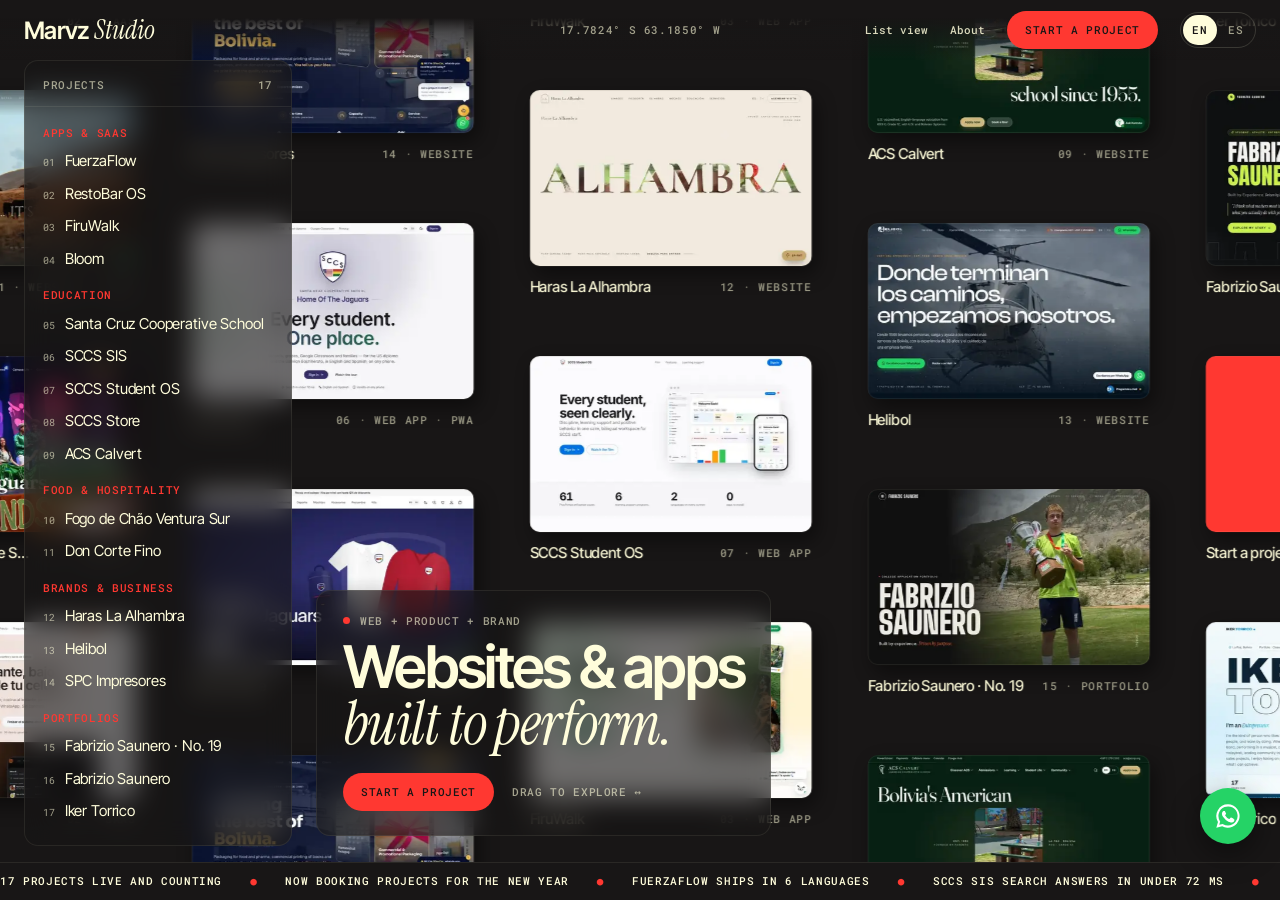
==== commit 6debe1e4: "Add Spanish: EN/ES switch across the whole site and WhatsApp message - Every piece of page text, all" ====
--- a/index.html
+++ b/index.html
@@ -7,8 +7,13 @@
 <meta name="description" content="Marvz Studio designs and builds websites, web apps and digital products: schools, restaurants, SaaS, e-commerce and personal portfolios.">
 <meta name="theme-color" content="#181616">
 <link rel="canonical" href="https://marvz-portfolio.vercel.app/">
+<link rel="alternate" hreflang="en" href="https://marvz-portfolio.vercel.app/">
+<link rel="alternate" hreflang="es" href="https://marvz-portfolio.vercel.app/?lang=es">
+<link rel="alternate" hreflang="x-default" href="https://marvz-portfolio.vercel.app/">
 <meta property="og:type" content="website">
 <meta property="og:site_name" content="Marvz Studio">
+<meta property="og:locale" content="en_US">
+<meta property="og:locale:alternate" content="es_BO">
 <meta property="og:url" content="https://marvz-portfolio.vercel.app/">
 <meta property="og:title" content="Marvz Studio · Websites &amp; apps built to perform">
 <meta property="og:description" content="A bird's-eye view of 17 live websites and apps: schools, restaurants, SaaS, e-commerce and personal brands. Start your project on WhatsApp.">
@@ -363,67 +368,71 @@
 </div>
 
 <header class="top">
-  <a class="brand" href="#" aria-label="Marvz Studio, home">Marvz <em>Studio</em></a>
+  <a class="brand" href="#" aria-label="Marvz Studio, home" data-i18n-attr="aria-label:brandHome">Marvz <em>Studio</em></a>
   <div class="top__coords mono" id="coords" aria-hidden="true">17.7833° S&nbsp;&nbsp;63.1821° W</div>
-  <nav class="top__nav mono" aria-label="Main">
-    <button class="link" type="button" data-toggle-index>Index</button>
+  <nav class="top__nav mono" aria-label="Main" data-i18n-attr="aria-label:navMain">
+    <button class="link" type="button" data-toggle-index data-i18n="index">Index</button>
     <button class="link" type="button" data-view-toggle aria-pressed="false"><span class="hide-sm">List view</span><span class="show-sm">List</span></button>
-    <button class="link" type="button" data-open="about">About</button>
-    <button class="btn btn--red" type="button" data-open="contact">Start a project</button>
+    <button class="link" type="button" data-open="about" data-i18n="about">About</button>
+    <button class="btn btn--red" type="button" data-open="contact" data-i18n="start">Start a project</button>
+    <div class="lang" role="group" aria-label="Language" data-i18n-attr="aria-label:langGroup">
+      <button type="button" data-setlang="en" aria-pressed="true" lang="en" aria-label="EN, English">EN</button>
+      <button type="button" data-setlang="es" aria-pressed="false" lang="es" aria-label="ES, Español">ES</button>
+    </div>
   </nav>
 </header>
 
-<aside class="index" id="index" aria-label="Project index">
-  <div class="index__head mono"><span>Projects</span><span id="indexCount"></span></div>
+<aside class="index" id="index" aria-label="Project index" data-i18n-attr="aria-label:indexLabel">
+  <div class="index__head mono"><span data-i18n="projects">Projects</span><span id="indexCount"></span></div>
   <div class="index__body" id="indexBody"></div>
 </aside>
 
-<main class="stage" id="stage" aria-label="Project canvas. Drag or scroll to explore, click a project to open it.">
+<main class="stage" id="stage" aria-label="Project canvas. Drag or scroll to explore, click a project to open it." data-i18n-attr="aria-label:stageLabel">
   <div class="world" id="world"></div>
 </main>
 
-<section class="hero" aria-label="Introduction">
-  <p class="mono hero__eyebrow"><span class="dot"></span>Web + Product + Brand</p>
-  <h1 class="hero__title">Websites &amp; apps<br><em>built to perform.</em></h1>
+<section class="hero" aria-label="Introduction" data-i18n-attr="aria-label:heroLabel">
+  <p class="mono hero__eyebrow" data-i18n="heroEyebrow"><span class="dot"></span>Web + Product + Brand</p>
+  <h1 class="hero__title" data-i18n="heroTitle">Websites &amp; apps<br><em>built to perform.</em></h1>
   <div class="hero__actions">
-    <button class="btn btn--red" type="button" data-open="contact">Start a project</button>
+    <button class="btn btn--red" type="button" data-open="contact" data-i18n="start">Start a project</button>
     <span class="mono hero__hint" id="heroHint">Drag to explore ↔</span>
   </div>
 </section>
 
-<section class="list" id="list" aria-label="All projects" hidden>
+<section class="list" id="list" aria-label="All projects" data-i18n-attr="aria-label:listLabel" hidden>
   <div class="list__inner">
     <header class="list__head">
-      <p class="mono"><span class="dot"></span>Selected work</p>
-      <h2>Every project, <em>at a glance.</em></h2>
+      <p class="mono" data-i18n="listEyebrow"><span class="dot"></span>Selected work</p>
+      <h2 data-i18n="listTitle">Every project, <em>at a glance.</em></h2>
     </header>
     <div class="list__grid" id="listGrid"></div>
     <div class="about__cta list__cta">
-      <h3>Your project <em>could be next.</em></h3>
-      <button class="btn btn--red" type="button" data-open="contact">Start a project</button>
+      <h3 data-i18n="listCta">Your project <em>could be next.</em></h3>
+      <button class="btn btn--red" type="button" data-open="contact" data-i18n="start">Start a project</button>
     </div>
   </div>
 </section>
 
-<footer class="ticker mono" aria-label="News">
+<footer class="ticker mono" aria-label="News" data-i18n-attr="aria-label:tickerLabel">
   <div class="ticker__track" id="ticker"></div>
 </footer>
 
 <!-- Project drawer -->
 <div class="scrim" id="scrim" hidden></div>
-<aside class="drawer" id="drawer" aria-label="Project details" aria-hidden="true" tabindex="-1">
+<aside class="drawer" id="drawer" aria-label="Project details" data-i18n-attr="aria-label:drawerLabel" aria-hidden="true" tabindex="-1">
   <div class="drawer__bar mono">
     <span id="dIndex">01 / 17</span>
     <div class="drawer__nav">
-      <button class="link" type="button" data-step="-1" aria-label="Previous project">← Prev</button>
-      <button class="link" type="button" data-step="1" aria-label="Next project">Next →</button>
-      <button class="close" type="button" data-close aria-label="Close">✕</button>
+      <button class="link" type="button" data-step="-1" aria-label="Previous project" data-i18n-attr="aria-label:prevLabel" data-i18n="prev">← Prev</button>
+      <button class="link" type="button" data-step="1" aria-label="Next project" data-i18n-attr="aria-label:nextLabel" data-i18n="next">Next →</button>
+      <button class="close" type="button" data-close aria-label="Close" data-i18n-attr="aria-label:close">✕</button>
     </div>
   </div>
   <div class="drawer__scroll">
     <a class="drawer__shot" id="dShot" target="_blank" rel="noopener">
       <img id="dImg" alt="" width="1440" height="900">
-      <span class="drawer__visit mono">Visit live ↗</span>
+      <span class="drawer__visit mono" data-i18n="visitLive">Visit live ↗</span>
     </a>
     <p class="mono drawer__sector" id="dSector"></p>
     <h2 class="drawer__title" id="dTitle"></h2>
@@ -431,176 +440,177 @@
     <p class="drawer__desc" id="dDesc"></p>
     <dl class="drawer__meta mono" id="dMeta"></dl>
     <ul class="tags mono" id="dTags"></ul>
-    <a class="btn btn--cream" id="dLink" target="_blank" rel="noopener">Visit the live site ↗</a>
+    <a class="btn btn--cream" id="dLink" target="_blank" rel="noopener" data-i18n="visitSite">Visit the live site ↗</a>
   </div>
 </aside>
 
 <!-- About -->
-<section class="overlay" id="about" aria-label="About" aria-hidden="true">
-  <button class="close overlay__close" type="button" data-close aria-label="Close">✕</button>
+<section class="overlay" id="about" aria-label="About" data-i18n-attr="aria-label:aboutLabel" aria-hidden="true">
+  <button class="close overlay__close" type="button" data-close aria-label="Close" data-i18n-attr="aria-label:close">✕</button>
   <div class="overlay__inner about">
-    <p class="mono"><span class="dot"></span>About</p>
-    <h2 class="about__title">Hi, I'm Marvz. I design and build websites and apps <em>that earn their keep.</em></h2>
+    <p class="mono" data-i18n="aboutEyebrow"><span class="dot"></span>About</p>
+    <h2 class="about__title" data-i18n="aboutTitle">Hi, I'm Marvz. I design and build websites and apps <em>that earn their keep.</em></h2>
     <div class="about__cols">
-      <p class="about__lead">I'm an independent designer and developer in Santa Cruz, Bolivia. I take each project from the first call to launch day and do the strategy, design, code and copy myself, so nothing gets lost in a handoff.</p>
-      <p>So far that's <span data-count></span> live projects: a corporate site for a helicopter operator, a point-of-sale system that runs a restaurant from the waiters' phones, a student information system for a K–12 school, an online shop for a premium beef brand, and cinematic portfolios for student-athletes applying to college.</p>
+      <p class="about__lead" data-i18n="aboutLead">I'm an independent designer and developer in Santa Cruz, Bolivia. I take each project from the first call to launch day and do the strategy, design, code and copy myself, so nothing gets lost in a handoff.</p>
+      <p data-i18n="aboutWork">So far that's <span data-count></span> live projects: a corporate site for a helicopter operator, a point-of-sale system that runs a restaurant from the waiters' phones, a student information system for a K–12 school, an online shop for a premium beef brand, and cinematic portfolios for student-athletes applying to college.</p>
     </div>
 
     <dl class="stats">
-      <div><dt class="mono">Live projects</dt><dd data-count></dd></div>
-      <div><dt class="mono">Languages on one site</dt><dd>6</dd></div>
-      <div><dt class="mono">Industries</dt><dd>10+</dd></div>
-      <div><dt class="mono">Person, brief to launch</dt><dd>1</dd></div>
+      <div><dt class="mono" data-i18n="statLive">Live projects</dt><dd data-count></dd></div>
+      <div><dt class="mono" data-i18n="statLangs">Languages on one site</dt><dd>6</dd></div>
+      <div><dt class="mono" data-i18n="statInd">Industries</dt><dd>10+</dd></div>
+      <div><dt class="mono" data-i18n="statPerson">Person, brief to launch</dt><dd>1</dd></div>
     </dl>
 
     <div class="principles">
-      <h3 class="mono">How I work</h3>
+      <h3 class="mono" data-i18n="howTitle">How I work</h3>
       <ol>
-        <li><strong>You talk to the person building it.</strong> No account managers and no game of telephone. The person on the call is the one who designs and codes it.</li>
-        <li><strong>Phone first.</strong> Your customers will find you on a phone, so I design for one first. That means WhatsApp ordering and booking, apps that install from the browser, and pages that load fast on mobile data.</li>
-        <li><strong>Every language your customers speak.</strong> Most of my sites launch in English and Spanish, and some run in six. Language switching is planned from day one, not bolted on at the end.</li>
+        <li data-i18n="how1"><strong>You talk to the person building it.</strong> No account managers and no game of telephone. The person on the call is the one who designs and codes it.</li>
+        <li data-i18n="how2"><strong>Phone first.</strong> Your customers will find you on a phone, so I design for one first. That means WhatsApp ordering and booking, apps that install from the browser, and pages that load fast on mobile data.</li>
+        <li data-i18n="how3"><strong>Every language your customers speak.</strong> Most of my sites launch in English and Spanish, and some run in six. Language switching is planned from day one, not bolted on at the end.</li>
       </ol>
     </div>
 
     <div class="services">
-      <h3 class="mono services__title">What I do</h3>
+      <h3 class="mono services__title" data-i18n="servicesTitle">What I do</h3>
       <div>
-        <h4 class="mono">Websites</h4>
-        <ul><li>Web design</li><li>Web development</li><li>Landing pages</li><li>Multilingual sites</li><li>SEO &amp; performance</li><li>CMS &amp; content</li></ul>
+        <h4 class="mono" data-i18n="svcWeb">Websites</h4>
+        <ul data-i18n="svcWebList"><li>Web design</li><li>Web development</li><li>Landing pages</li><li>Multilingual sites</li><li>SEO &amp; performance</li><li>CMS &amp; content</li></ul>
       </div>
       <div>
-        <h4 class="mono">Products</h4>
-        <ul><li>Web apps &amp; PWAs</li><li>SaaS &amp; dashboards</li><li>E-commerce</li><li>AI assistants</li><li>School systems</li><li>UX design</li></ul>
+        <h4 class="mono" data-i18n="svcProd">Products</h4>
+        <ul data-i18n="svcProdList"><li>Web apps &amp; PWAs</li><li>SaaS &amp; dashboards</li><li>E-commerce</li><li>AI assistants</li><li>School systems</li><li>UX design</li></ul>
       </div>
       <div>
-        <h4 class="mono">Brand &amp; story</h4>
-        <ul><li>Brand identity</li><li>Art direction</li><li>Copywriting</li><li>Scroll storytelling</li><li>Motion design</li><li>Video &amp; film</li></ul>
+        <h4 class="mono" data-i18n="svcBrand">Brand &amp; story</h4>
+        <ul data-i18n="svcBrandList"><li>Brand identity</li><li>Art direction</li><li>Copywriting</li><li>Scroll storytelling</li><li>Motion design</li><li>Video &amp; film</li></ul>
       </div>
     </div>
 
     <div class="about__cta">
       <div>
-        <h3>Have a project in mind? <em>Let's talk.</em></h3>
-        <p>Tell me what you're working on. I'll reply with next steps and a rough plan.</p>
+        <h3 data-i18n="aboutCtaTitle">Have a project in mind? <em>Let's talk.</em></h3>
+        <p data-i18n="aboutCtaText">Tell me what you're working on. I'll reply with next steps and a rough plan.</p>
       </div>
-      <button class="btn btn--red" type="button" data-open="contact">Start a project</button>
+      <button class="btn btn--red" type="button" data-open="contact" data-i18n="start">Start a project</button>
     </div>
   </div>
 </section>
 
 <!-- Contact: WhatsApp project funnel -->
-<section class="overlay" id="contact" aria-label="Start a project" aria-hidden="true">
-  <button class="close overlay__close" type="button" data-close aria-label="Close">✕</button>
+<section class="overlay" id="contact" aria-label="Start a project" data-i18n-attr="aria-label:contactLabel" aria-hidden="true">
+  <button class="close overlay__close" type="button" data-close aria-label="Close" data-i18n-attr="aria-label:close">✕</button>
   <div class="overlay__inner funnel">
     <div class="funnel__main">
-      <p class="mono"><span class="dot"></span>Start a project</p>
-      <h2 class="funnel__title">Tell me what <em>you're building.</em></h2>
+      <p class="mono" data-i18n="funnelEyebrow"><span class="dot"></span>Start a project</p>
+      <h2 class="funnel__title" data-i18n="funnelTitle">Tell me what <em>you're building.</em></h2>
 
       <ol class="steps mono" id="steps">
-        <li class="is-on"><button type="button" data-goto="0">01<span class="step-label"> · What you need</span></button></li>
-        <li><button type="button" data-goto="1" disabled>02<span class="step-label"> · Details</span></button></li>
-        <li><button type="button" data-goto="2" disabled>03<span class="step-label"> · About you</span></button></li>
-        <li><button type="button" data-goto="3" disabled>04<span class="step-label"> · Send</span></button></li>
+        <li class="is-on"><button type="button" data-goto="0">01<span class="step-label" data-i18n="step1"> · What you need</span></button></li>
+        <li><button type="button" data-goto="1" disabled>02<span class="step-label" data-i18n="step2"> · Details</span></button></li>
+        <li><button type="button" data-goto="2" disabled>03<span class="step-label" data-i18n="step3"> · About you</span></button></li>
+        <li><button type="button" data-goto="3" disabled>04<span class="step-label" data-i18n="step4"> · Send</span></button></li>
       </ol>
 
       <form class="funnel__form" id="funnel" novalidate>
         <!-- 01 -->
         <fieldset class="step is-on" data-step-panel="0">
-          <legend class="mono">Choose a service</legend>
+          <legend class="mono" data-i18n="legService">Choose a service</legend>
           <div class="choices" id="services"></div>
-          <legend class="mono funnel__sub">Starting point</legend>
-          <div class="pills" role="radiogroup" aria-label="Starting point">
-            <label class="pill"><input type="radio" name="start" value="Brand new" checked><span>Brand new</span></label>
-            <label class="pill"><input type="radio" name="start" value="Redesign of an existing one"><span>Redesign</span></label>
-            <label class="pill"><input type="radio" name="start" value="Add features to an existing one"><span>Add features</span></label>
+          <legend class="mono funnel__sub" data-i18n="legStart">Starting point</legend>
+          <div class="pills" role="radiogroup" aria-label="Starting point" data-i18n-attr="aria-label:legStart">
+            <label class="pill"><input type="radio" name="start" value="Brand new" data-i18n-attr="value:startNewV" checked><span data-i18n="startNew">Brand new</span></label>
+            <label class="pill"><input type="radio" name="start" value="Redesign of an existing one" data-i18n-attr="value:startRedesignV"><span data-i18n="startRedesign">Redesign</span></label>
+            <label class="pill"><input type="radio" name="start" value="Add features to an existing one" data-i18n-attr="value:startFeaturesV"><span data-i18n="startFeatures">Add features</span></label>
           </div>
         </fieldset>
 
         <!-- 02 -->
         <fieldset class="step" data-step-panel="1">
-          <legend class="mono">Add extras</legend>
+          <legend class="mono" data-i18n="legExtras">Add extras</legend>
           <div class="extras" id="extras"></div>
           <div class="funnel__row">
             <div>
-              <p class="mono funnel__sub">Languages</p>
-              <div class="stepper" role="group" aria-label="Number of languages">
-                <button type="button" data-lang="-1" aria-label="Fewer languages">−</button>
+              <p class="mono funnel__sub" data-i18n="languages">Languages</p>
+              <div class="stepper" role="group" aria-label="Number of languages" data-i18n-attr="aria-label:langsLabel">
+                <button type="button" data-lang="-1" aria-label="Fewer languages" data-i18n-attr="aria-label:langsLess">−</button>
                 <output id="langs" aria-live="polite">1</output>
-                <button type="button" data-lang="1" aria-label="More languages">+</button>
+                <button type="button" data-lang="1" aria-label="More languages" data-i18n-attr="aria-label:langsMore">+</button>
               </div>
             </div>
             <div>
-              <p class="mono funnel__sub">Timeline</p>
-              <div class="pills" role="radiogroup" aria-label="Timeline">
-                <label class="pill"><input type="radio" name="timeline" value="As soon as possible"><span>ASAP</span></label>
-                <label class="pill"><input type="radio" name="timeline" value="1–2 months" checked><span>1–2 months</span></label>
-                <label class="pill"><input type="radio" name="timeline" value="3+ months"><span>3+ months</span></label>
+              <p class="mono funnel__sub" data-i18n="timeline">Timeline</p>
+              <div class="pills" role="radiogroup" aria-label="Timeline" data-i18n-attr="aria-label:timeline">
+                <label class="pill"><input type="radio" name="timeline" value="As soon as possible" data-i18n-attr="value:asapV"><span data-i18n="asap">ASAP</span></label>
+                <label class="pill"><input type="radio" name="timeline" value="1–2 months" data-i18n-attr="value:months12V" checked><span data-i18n="months12">1–2 months</span></label>
+                <label class="pill"><input type="radio" name="timeline" value="3+ months" data-i18n-attr="value:months3V"><span data-i18n="months3">3+ months</span></label>
               </div>
             </div>
           </div>
-          <p class="mono funnel__sub">Budget</p>
-          <div class="pills" role="radiogroup" aria-label="Budget">
-            <label class="pill"><input type="radio" name="budget" value="Under $2k"><span>Under $2k</span></label>
+          <p class="mono funnel__sub" data-i18n="budget">Budget</p>
+          <div class="pills" role="radiogroup" aria-label="Budget" data-i18n-attr="aria-label:budget">
+            <label class="pill"><input type="radio" name="budget" value="Under $2k" data-i18n-attr="value:under2kV"><span data-i18n="under2k">Under $2k</span></label>
             <label class="pill"><input type="radio" name="budget" value="$2k – $5k"><span>$2k – $5k</span></label>
             <label class="pill"><input type="radio" name="budget" value="$5k – $10k"><span>$5k – $10k</span></label>
             <label class="pill"><input type="radio" name="budget" value="$10k+"><span>$10k+</span></label>
-            <label class="pill"><input type="radio" name="budget" value="Not sure yet" checked><span>Not sure yet</span></label>
+            <label class="pill"><input type="radio" name="budget" value="Not sure yet" data-i18n-attr="value:notSureV" checked><span data-i18n="notSure">Not sure yet</span></label>
           </div>
         </fieldset>
 
         <!-- 03 -->
         <fieldset class="step form" data-step-panel="2">
-          <legend class="mono">About you</legend>
-          <label><span class="mono">Name *</span><input name="name" required autocomplete="name" placeholder="Your name"></label>
-          <label><span class="mono">Business</span><input name="company" autocomplete="organization" placeholder="Business or brand"></label>
-          <label class="form__full"><span class="mono">Current site or Instagram</span><input name="link" placeholder="Optional"></label>
-          <label class="form__full"><span class="mono">Project</span><textarea name="message" rows="3" placeholder="A few lines about the project are always best :)"></textarea></label>
+          <legend class="mono" data-i18n="legAbout">About you</legend>
+          <label><span class="mono" data-i18n="nameLabel">Name *</span><input name="name" required autocomplete="name" placeholder="Your name" data-i18n-attr="placeholder:namePh"></label>
+          <label><span class="mono" data-i18n="businessLabel">Business</span><input name="company" autocomplete="organization" placeholder="Business or brand" data-i18n-attr="placeholder:businessPh"></label>
+          <label class="form__full"><span class="mono" data-i18n="linkLabel">Current site or Instagram</span><input name="link" placeholder="Optional" data-i18n-attr="placeholder:linkPh"></label>
+          <label class="form__full"><span class="mono" data-i18n="projectLabel">Project</span><textarea name="message" rows="3" placeholder="A few lines about the project are always best :)" data-i18n-attr="placeholder:projectPh"></textarea></label>
         </fieldset>
 
         <!-- 04 -->
         <fieldset class="step" data-step-panel="3">
-          <legend class="mono">Review &amp; send</legend>
+          <legend class="mono" data-i18n="legReview">Review &amp; send</legend>
           <dl class="summary" id="summary"></dl>
           <a class="btn btn--wa" id="waSend" href="#" target="_blank" rel="noopener">
             <svg viewBox="0 0 24 24" width="18" height="18" aria-hidden="true"><path fill="currentColor" d="M12 2a10 10 0 0 0-8.6 15.1L2 22l5-1.3A10 10 0 1 0 12 2Zm0 18.2a8.2 8.2 0 0 1-4.2-1.2l-.3-.2-3 .8.8-2.9-.2-.3A8.2 8.2 0 1 1 12 20.2Zm4.5-6.1c-.2-.1-1.5-.7-1.7-.8-.2-.1-.4-.1-.6.1l-.8 1c-.1.2-.3.2-.5.1a6.7 6.7 0 0 1-3.3-2.9c-.3-.4.2-.4.7-1.3.1-.2 0-.3 0-.4l-.8-1.8c-.2-.5-.4-.4-.6-.4h-.5a1 1 0 0 0-.7.3 3 3 0 0 0-.9 2.2 5.2 5.2 0 0 0 1.1 2.7 11.8 11.8 0 0 0 4.5 4c1.7.7 2.3.8 3.2.6.5-.1 1.5-.6 1.7-1.2.2-.6.2-1.1.2-1.2-.1-.1-.3-.2-.5-.3Z"/></svg>
-            Send on WhatsApp
+            <span data-i18n="sendWa">Send on WhatsApp</span>
           </a>
-          <p class="funnel__note">WhatsApp opens with this message ready. Just tap send.</p>
+          <p class="funnel__note" data-i18n="waNote">WhatsApp opens with this message ready. Just tap send.</p>
         </fieldset>
 
         <div class="funnel__nav">
-          <button class="link mono" type="button" id="fBack">← Back</button>
+          <button class="link mono" type="button" id="fBack" data-i18n="back">← Back</button>
           <p class="funnel__status mono" id="fStatus" role="status"></p>
-          <button class="btn btn--red" type="submit" id="fNext">Next →</button>
+          <button class="btn btn--red" type="submit" id="fNext" data-i18n="next">Next →</button>
         </div>
       </form>
     </div>
 
-    <aside class="phone" aria-label="Message preview">
+    <aside class="phone" aria-label="Message preview" data-i18n-attr="aria-label:previewLabel">
       <div class="phone__frame">
         <div class="phone__notch"></div>
         <div class="phone__head">
           <span class="phone__avatar">m</span>
-          <div><strong>Marvz Studio</strong><small>online</small></div>
+          <div><strong>Marvz Studio</strong><small data-i18n="online">online</small></div>
         </div>
         <div class="phone__chat" id="chat">
-          <div class="bubble bubble--in">Hi! 👋 I'm Marvz. Tell me what you need and I'll get back to you with a plan.<time>09:41</time></div>
+          <div class="bubble bubble--in"><span data-i18n="bubbleIn">Hi! 👋 I'm Marvz. Tell me what you need and I'll get back to you with a plan.</span><time>09:41</time></div>
           <div class="bubble bubble--out" id="chatOut"></div>
         </div>
-        <div class="phone__bar"><span>Message</span><i aria-hidden="true">➤</i></div>
+        <div class="phone__bar"><span data-i18n="message">Message</span><i aria-hidden="true">➤</i></div>
       </div>
-      <p class="phone__caption">WhatsApp opens with this message ready. Just tap send.</p>
+      <p class="phone__caption" data-i18n="waNote">WhatsApp opens with this message ready. Just tap send.</p>
       <div class="contact__links mono" id="contactLinks"></div>
     </aside>
   </div>
 </section>
 
-<button class="wa-float" id="waFloat" type="button" data-open="contact" aria-label="Start a project on WhatsApp">
+<button class="wa-float" id="waFloat" type="button" data-open="contact" aria-label="Start a project on WhatsApp" data-i18n-attr="aria-label:waFloat">
   <svg viewBox="0 0 24 24" width="28" height="28" aria-hidden="true"><path fill="currentColor" d="M12 2a10 10 0 0 0-8.6 15.1L2 22l5-1.3A10 10 0 1 0 12 2Zm0 18.2a8.2 8.2 0 0 1-4.2-1.2l-.3-.2-3 .8.8-2.9-.2-.3A8.2 8.2 0 1 1 12 20.2Zm4.5-6.1c-.2-.1-1.5-.7-1.7-.8-.2-.1-.4-.1-.6.1l-.8 1c-.1.2-.3.2-.5.1a6.7 6.7 0 0 1-3.3-2.9c-.3-.4.2-.4.7-1.3.1-.2 0-.3 0-.4l-.8-1.8c-.2-.5-.4-.4-.6-.4h-.5a1 1 0 0 0-.7.3 3 3 0 0 0-.9 2.2 5.2 5.2 0 0 0 1.1 2.7 11.8 11.8 0 0 0 4.5 4c1.7.7 2.3.8 3.2.6.5-.1 1.5-.6 1.7-1.2.2-.6.2-1.1.2-1.2-.1-.1-.3-.2-.5-.3Z"/></svg>
 </button>
 
-<div class="cursor" id="cursor" aria-hidden="true"><span>Open</span></div>
-
+<div class="cursor" id="cursor" aria-hidden="true"><span data-i18n="cursor">Open</span></div>
+
+<script src="/i18n.js" defer></script>
 <script src="/app.js" defer></script>
 </body>
 </html>
--- a/styles.css
+++ b/styles.css
@@ -102,6 +102,10 @@
 .brand em { font-size: 1.08em; }
 .top__coords { position: absolute; left: 50%; transform: translateX(-50%); color: var(--cream-60); font-variant-numeric: tabular-nums; }
 .top__nav { display: flex; align-items: center; gap: 22px; }
+.lang { display: flex; align-items: center; gap: 2px; padding: 2px; border: 1px solid var(--cream-15); border-radius: 999px; }
+.lang button { min-width: 34px; height: 30px; padding: 0 8px; border-radius: 999px; font-family: var(--mono); font-size: 11px; letter-spacing: .06em; color: var(--cream-60); transition: background .2s, color .2s; }
+.lang button:hover { color: var(--cream); }
+.lang button[aria-pressed="true"] { background: var(--cream); color: var(--ink); }
 [data-toggle-index] { display: none; }
 
 /* Index */
@@ -309,10 +313,15 @@
   [data-toggle-index] { display: inline; }
   body.is-list [data-toggle-index] { display: none; }
   .top__nav { gap: 4px; margin-right: -10px; }
-  .top__nav .link { padding: 12px 10px; }
-  .top__nav .link::after { left: 10px; right: 10px; bottom: 8px; }
+  .top__nav .link { padding: 12px 8px; white-space: nowrap; }
+  .top__nav .link::after { left: 8px; right: 8px; bottom: 8px; }
   .top__nav .btn { display: none; }
+  /* Phones: one button that switches to the other language. */
+  .lang { margin-left: 4px; padding: 0; border: 0; }
+  .lang button { min-width: 36px; height: 32px; padding: 0 6px; border: 1px solid var(--cream-30); color: var(--cream); }
+  .lang button[aria-pressed="true"] { display: none; }
   .brand { font-size: 21px; padding: 8px 0; }
+  @media (max-width: 380px) { .brand { font-size: 19px; } .top__nav .link { padding: 12px 6px; } .top__nav .link::after { left: 6px; right: 6px; } }
 
   .index { left: 10px; right: 10px; width: auto; top: calc(var(--top) + var(--safe-t) + 4px); bottom: calc(var(--tick) + var(--safe-b) + 10px); opacity: 0; pointer-events: none; transform: translateY(-10px); z-index: 35; }
   body.index-open .index { opacity: 1; pointer-events: auto; transform: none; }
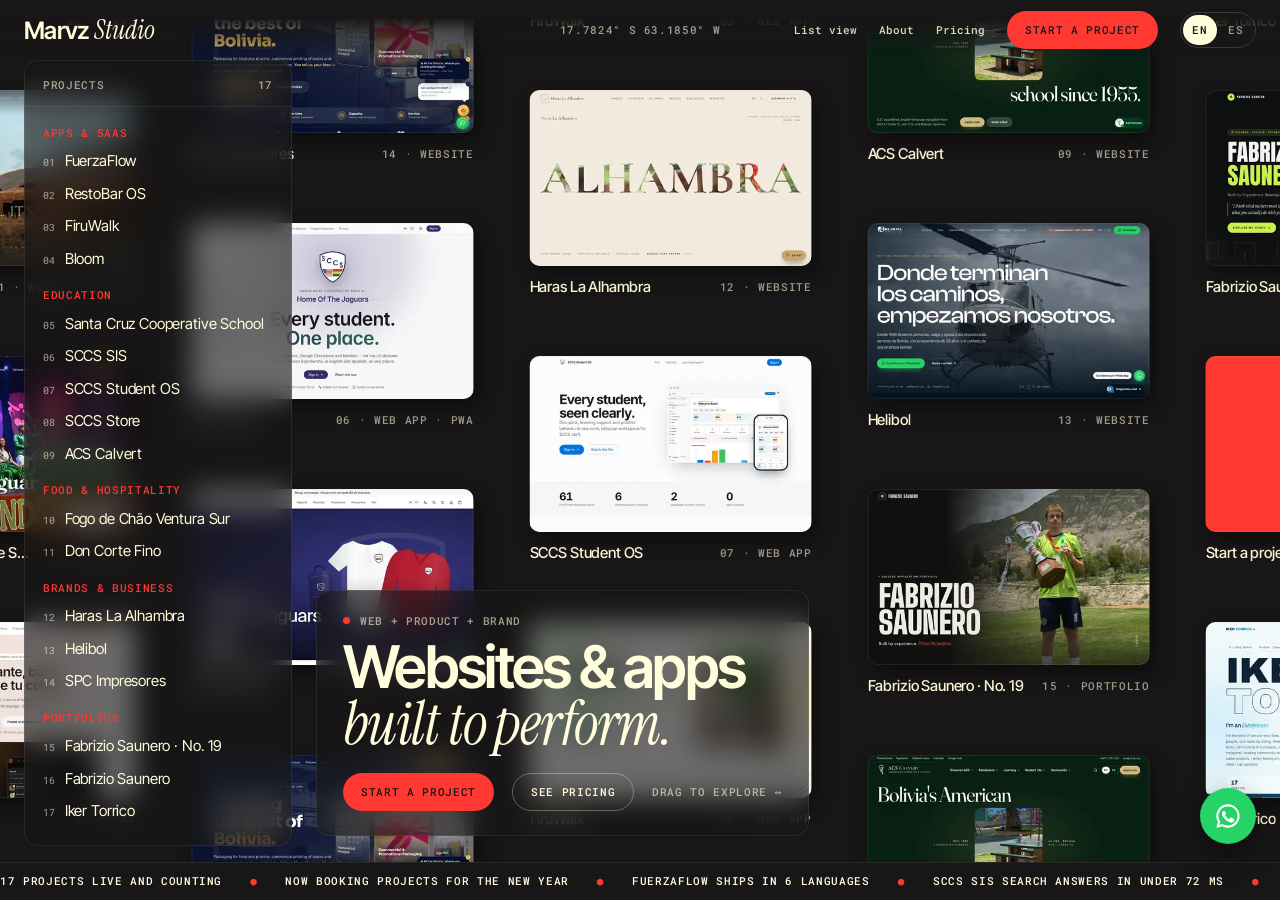
==== commit 10eb8862: "Add Pricing: packages, build-your-own add-ons, care plans and a live quote A new Pricing overlay (he" ====
--- a/index.html
+++ b/index.html
@@ -374,6 +374,7 @@
     <button class="link" type="button" data-toggle-index data-i18n="index">Index</button>
     <button class="link" type="button" data-view-toggle aria-pressed="false"><span class="hide-sm">List view</span><span class="show-sm">List</span></button>
     <button class="link" type="button" data-open="about" data-i18n="about">About</button>
+    <button class="link nav__pricing" type="button" data-open="pricing" data-i18n="pricing">Pricing</button>
     <button class="btn btn--red" type="button" data-open="contact" data-i18n="start">Start a project</button>
     <div class="lang" role="group" aria-label="Language" data-i18n-attr="aria-label:langGroup">
       <button type="button" data-setlang="en" aria-pressed="true" lang="en" aria-label="EN, English">EN</button>
@@ -396,6 +397,7 @@
   <h1 class="hero__title" data-i18n="heroTitle">Websites &amp; apps<br><em>built to perform.</em></h1>
   <div class="hero__actions">
     <button class="btn btn--red" type="button" data-open="contact" data-i18n="start">Start a project</button>
+    <button class="btn btn--line" type="button" data-open="pricing" data-i18n="seePricing">See pricing</button>
     <span class="mono hero__hint" id="heroHint">Drag to explore ↔</span>
   </div>
 </section>
@@ -409,7 +411,10 @@
     <div class="list__grid" id="listGrid"></div>
     <div class="about__cta list__cta">
       <h3 data-i18n="listCta">Your project <em>could be next.</em></h3>
-      <button class="btn btn--red" type="button" data-open="contact" data-i18n="start">Start a project</button>
+      <div class="cta__btns">
+        <button class="btn btn--line" type="button" data-open="pricing" data-i18n="seePricing">See pricing</button>
+        <button class="btn btn--red" type="button" data-open="contact" data-i18n="start">Start a project</button>
+      </div>
     </div>
   </div>
 </section>
@@ -497,6 +502,77 @@
   </div>
 </section>
 
+<!-- Pricing: packages, build your own, care plans and a live quote -->
+<section class="overlay" id="pricing" aria-label="Pricing" data-i18n-attr="aria-label:pricingLabel" aria-hidden="true">
+  <button class="close overlay__close" type="button" data-close aria-label="Close" data-i18n-attr="aria-label:close">✕</button>
+  <div class="overlay__inner pricing">
+    <p class="mono" data-i18n="pricingEyebrow"><span class="dot"></span>Pricing</p>
+    <div class="pricing__head">
+      <h2 class="about__title" data-i18n="pricingTitle">Clear prices, <em>in bolivianos.</em></h2>
+      <div class="pricing__intro">
+        <p data-i18n="pricingLead">Every project starts from a fast, phone-first base site with up to 5 sections for Bs 3,500. Choose one of three packages, or build your own from the add-ons below. Your quote updates as you go and goes to me on WhatsApp in one tap.</p>
+        <div class="lang pricing__cur" role="group" aria-label="Currency" data-i18n-attr="aria-label:currency">
+          <button type="button" data-pcur="BOB" aria-pressed="true">Bs</button>
+          <button type="button" data-pcur="USD" aria-pressed="false">US$</button>
+        </div>
+      </div>
+    </div>
+
+    <h3 class="pricing__h mono" data-i18n="pkgTitle">01 · Packages</h3>
+    <p class="pricing__sub" data-i18n="pkgSub">Each package costs less than its parts added up separately.</p>
+    <div class="pkgs" id="pkgs"></div>
+
+    <h3 class="pricing__h mono" id="build" data-i18n="buildTitle">02 · Build your own</h3>
+    <p class="pricing__sub" data-i18n="buildSub">Start from the base site, or from a package, and add only what you need.</p>
+    <div class="pills pricing__filters" id="pFilters"></div>
+    <div class="pricing__build">
+      <div>
+        <div class="addons" id="pGrid"></div>
+        <h3 class="pricing__h mono" data-i18n="careTitle">03 · Monthly care</h3>
+        <p class="pricing__sub" data-i18n="careSub">Hosting, updates and support, so your site stays fast, safe and current. Every package includes some months of care.</p>
+        <div class="cares" id="pCare"></div>
+      </div>
+      <aside class="quote" id="quote" aria-label="Your quote" data-i18n-attr="aria-label:quoteLabel">
+        <h3 class="mono quote__title" data-i18n="quoteTitle">Your quote</h3>
+        <ul class="quote__lines" id="qLines"></ul>
+        <div class="quote__row"><span data-i18n="qOneLabel">One-time</span><b id="qOne"></b></div>
+        <div class="quote__row"><span data-i18n="qMoLabel">Monthly</span><b id="qMo"></b></div>
+        <div class="quote__row quote__opt">
+          <span data-i18n="qRushLabel">Rush delivery (+25%)</span>
+          <button class="switch" type="button" role="switch" id="qRush" aria-checked="false" aria-label="Rush delivery (+25%)" data-i18n-attr="aria-label:qRushLabel"></button>
+        </div>
+        <div class="quote__row quote__opt">
+          <span data-i18n="qPlanLabel">Payment</span>
+          <div class="lang" role="group" aria-label="Payment" data-i18n-attr="aria-label:qPlanLabel">
+            <button type="button" data-pplan="2" aria-pressed="true">50/50</button>
+            <button type="button" data-pplan="3" aria-pressed="false">40/30/30</button>
+          </div>
+        </div>
+        <div class="quote__total">
+          <span class="mono" data-i18n="qTotal">Project total</span>
+          <b id="qTotal"></b>
+          <small id="qOneAlt"></small>
+          <small id="qDeposit"></small>
+        </div>
+        <a class="btn btn--wa" id="qWa" href="#" target="_blank" rel="noopener">
+          <svg viewBox="0 0 24 24" width="18" height="18" aria-hidden="true"><path fill="currentColor" d="M12 2a10 10 0 0 0-8.6 15.1L2 22l5-1.3A10 10 0 1 0 12 2Zm0 18.2a8.2 8.2 0 0 1-4.2-1.2l-.3-.2-3 .8.8-2.9-.2-.3A8.2 8.2 0 1 1 12 20.2Zm4.5-6.1c-.2-.1-1.5-.7-1.7-.8-.2-.1-.4-.1-.6.1l-.8 1c-.1.2-.3.2-.5.1a6.7 6.7 0 0 1-3.3-2.9c-.3-.4.2-.4.7-1.3.1-.2 0-.3 0-.4l-.8-1.8c-.2-.5-.4-.4-.6-.4h-.5a1 1 0 0 0-.7.3 3 3 0 0 0-.9 2.2 5.2 5.2 0 0 0 1.1 2.7 11.8 11.8 0 0 0 4.5 4c1.7.7 2.3.8 3.2.6.5-.1 1.5-.6 1.7-1.2.2-.6.2-1.1.2-1.2-.1-.1-.3-.2-.5-.3Z"/></svg>
+          <span data-i18n="qSend">Send quote on WhatsApp</span>
+        </a>
+        <button class="link mono quote__copy" type="button" id="qCopy" data-i18n="qCopy">Copy quote</button>
+        <div class="quote__custom">
+          <p data-i18n="qCustom"><strong>Need something custom?</strong> Systems, apps and special integrations are quoted separately. Tell me about it and I'll put together a plan for your business.</p>
+          <button class="link mono" type="button" data-open="contact" data-i18n="start">Start a project</button>
+        </div>
+      </aside>
+    </div>
+    <p class="pricing__fine" data-i18n="pricingFine">Prices are in bolivianos and fixed for 15 days from your quote. They don't include VAT (factura), payment-gateway fees or Meta's per-message WhatsApp fees. US$ amounts are approximate and follow the exchange rate.</p>
+  </div>
+  <div class="quote-dock" aria-hidden="true">
+    <div><small class="mono" data-i18n="quoteTitle">Your quote</small><b id="qDock"></b></div>
+    <button class="btn btn--red" type="button" data-scroll-quote tabindex="-1" data-i18n="qView">View</button>
+  </div>
+  <div class="ptoast" id="pToast" role="status"></div>
+</section>
 <!-- Contact: WhatsApp project funnel -->
 <section class="overlay" id="contact" aria-label="Start a project" data-i18n-attr="aria-label:contactLabel" aria-hidden="true">
   <button class="close overlay__close" type="button" data-close aria-label="Close" data-i18n-attr="aria-label:close">✕</button>
@@ -612,5 +688,6 @@
 
 <script src="/i18n.js" defer></script>
 <script src="/app.js" defer></script>
+<script src="/pricing.js" defer></script>
 </body>
 </html>
--- a/styles.css
+++ b/styles.css
@@ -317,9 +317,9 @@
   .top__nav .link::after { left: 8px; right: 8px; bottom: 8px; }
   .top__nav .btn { display: none; }
   /* Phones: one button that switches to the other language. */
-  .lang { margin-left: 4px; padding: 0; border: 0; }
-  .lang button { min-width: 36px; height: 32px; padding: 0 6px; border: 1px solid var(--cream-30); color: var(--cream); }
-  .lang button[aria-pressed="true"] { display: none; }
+  .top__nav .lang { margin-left: 4px; padding: 0; border: 0; }
+  .top__nav .lang button { min-width: 36px; height: 32px; padding: 0 6px; border: 1px solid var(--cream-30); color: var(--cream); }
+  .top__nav .lang button[aria-pressed="true"] { display: none; }
   .brand { font-size: 21px; padding: 8px 0; }
   @media (max-width: 380px) { .brand { font-size: 19px; } .top__nav .link { padding: 12px 6px; } .top__nav .link::after { left: 6px; right: 6px; } }
 
@@ -513,3 +513,160 @@
   /* On the canvas the hero card already carries the CTA and would sit under the button */
   body:not(.is-list) .wa-float { display: none; }
 }
+
+/* ==========================================================================
+   Pricing overlay
+   ========================================================================== */
+.pricing { padding-bottom: 120px; }
+.pricing__head { display: grid; grid-template-columns: minmax(0, 1.1fr) minmax(0, 1fr); gap: 32px 48px; align-items: end; }
+.pricing__head .about__title { max-width: 12ch; }
+.pricing__intro p { margin: 0; color: var(--cream-60); font-size: 18px; max-width: 52ch; }
+.pricing__cur { display: inline-flex; margin-top: 20px; }
+.pricing__h { margin: 88px 0 0; padding-top: 22px; border-top: 1px solid var(--cream-15); color: var(--red); }
+.pricing__sub { margin: 10px 0 28px; color: var(--cream-60); font-size: 16px; max-width: 60ch; }
+.btn--line { border: 1px solid var(--cream-30); }
+.btn--line:hover { background: var(--cream); color: var(--ink); border-color: var(--cream); }
+
+/* Packages */
+.pkgs { display: grid; grid-template-columns: repeat(3, minmax(0, 1fr)); gap: 16px; align-items: stretch; }
+.pkg {
+  position: relative; display: flex; flex-direction: column; gap: 14px; padding: 28px 24px 24px;
+  border: 1px solid var(--cream-15); border-radius: 18px; background: var(--ink-2);
+  transition: border-color .3s, transform .5s var(--ease);
+}
+.pkg:hover { transform: translateY(-4px); border-color: var(--cream-30); }
+.pkg--featured { border-color: var(--red); background: linear-gradient(180deg, rgba(255, 56, 49, .12), var(--ink-2) 50%); }
+.pkg.is-on { border-color: var(--cream); box-shadow: 0 0 0 1px var(--cream); }
+.pkg__badge { position: absolute; top: 20px; right: 20px; padding: 5px 10px; border-radius: 999px; background: var(--red); color: var(--ink); font-size: 10px; }
+.pkg__name { margin: 0; font-family: var(--serif); font-style: italic; font-weight: 400; font-size: 44px; line-height: 1; letter-spacing: -.01em; }
+.pkg__for { margin: 0; color: var(--cream-60); font-size: 15px; min-height: 3em; }
+.pkg__price { margin: 6px 0 0; font-size: clamp(38px, 3.6vw, 48px); font-weight: 600; letter-spacing: -.045em; line-height: 1; font-variant-numeric: tabular-nums; }
+.pkg__price small { display: block; margin-top: 10px; color: var(--cream-60); letter-spacing: .06em; }
+.pkg__value { margin: 0; color: var(--cream-60); text-transform: none; letter-spacing: .02em; }
+.pkg__save { display: inline-block; margin-left: 6px; padding: 3px 8px; border-radius: 6px; background: rgba(123, 216, 143, .14); color: #7bd88f; }
+.pkg__list { list-style: none; margin: 4px 0 0; padding: 14px 0 0; border-top: 1px solid var(--cream-15); display: grid; gap: 8px; font-size: 15px; }
+.pkg__list li { display: flex; gap: 10px; line-height: 1.35; }
+.pkg__list li::before { content: "✦"; color: var(--red); flex: none; font-size: 12px; line-height: 1.6; }
+.pkg__terms { margin: auto 0 0; padding-top: 14px; border-top: 1px dashed var(--cream-15); color: var(--cream-60); font-size: 13px; }
+.pkg .btn { height: 46px; }
+
+/* Build your own */
+.pricing__filters { margin-bottom: 20px; }
+.pill--btn { font: inherit; font-size: 15px; color: inherit; }
+.pill--btn[aria-pressed="true"] { background: var(--cream); color: var(--ink); border-color: var(--cream); }
+.pricing__build { display: grid; grid-template-columns: minmax(0, 1fr) 360px; gap: 28px; align-items: start; }
+.addons { display: grid; grid-template-columns: repeat(2, minmax(0, 1fr)); gap: 12px; }
+.addon {
+  display: flex; flex-direction: column; gap: 8px; padding: 20px; min-width: 0;
+  border: 1px solid var(--cream-15); border-radius: 14px; transition: border-color .25s, background .25s;
+}
+.addon.is-on { border-color: var(--red); background: rgba(255, 56, 49, .06); }
+.addon__cat { color: var(--cream-60); font-size: 10px; }
+.addon__name { margin: 0; font-size: 19px; font-weight: 600; letter-spacing: -.02em; line-height: 1.2; }
+.addon__desc { margin: 0; color: var(--cream-60); font-size: 14px; line-height: 1.45; }
+.addon__why { margin: 2px 0 0; padding-left: 10px; border-left: 2px solid var(--red); font-size: 14px; line-height: 1.45; }
+.addon__foot { display: flex; align-items: center; justify-content: space-between; gap: 12px; margin-top: auto; padding-top: 12px; }
+.addon__price { margin: 0; display: flex; flex-wrap: wrap; align-items: baseline; gap: 0 6px; font-variant-numeric: tabular-nums; }
+.addon__price b { font-size: 20px; font-weight: 600; letter-spacing: -.02em; }
+.addon__price span { font-size: 12px; color: var(--cream-60); }
+.addon__incl { color: #7bd88f; }
+.stepper--sm { height: 38px; }
+.stepper--sm button { width: 38px; }
+.stepper button:disabled { opacity: .3; cursor: default; }
+.stepper button:disabled:hover { background: none; color: inherit; }
+
+/* Care plans */
+.cares { display: grid; grid-template-columns: repeat(2, minmax(0, 1fr)); gap: 12px; }
+.care {
+  display: flex; flex-direction: column; gap: 6px; padding: 18px; text-align: left;
+  border: 1px solid var(--cream-15); border-radius: 14px; transition: border-color .2s, background .2s;
+}
+.care:hover { border-color: var(--cream-30); }
+.care .mono { color: var(--cream-60); }
+.care b { font-size: 24px; font-weight: 600; letter-spacing: -.03em; }
+.care b small { font-size: 13px; font-weight: 400; color: var(--cream-60); letter-spacing: 0; }
+.care__desc { font-size: 14px; color: var(--cream-60); line-height: 1.4; }
+.care.is-on { border-color: var(--cream); background: var(--cream); color: var(--ink); }
+.care.is-on .mono, .care.is-on .care__desc, .care.is-on b small { color: rgba(24, 22, 22, .65); }
+
+/* Quote */
+.quote {
+  position: sticky; top: 80px; padding: 22px; border-radius: 18px;
+  background: var(--ink-2); border: 1px solid var(--cream-15);
+  max-height: calc(100vh - 100px); overflow-y: auto; scrollbar-width: thin;
+}
+.quote__title { margin: 0 0 8px; color: var(--cream-60); }
+.quote__lines { list-style: none; margin: 0 0 8px; padding: 0; }
+.quote__lines li { display: flex; justify-content: space-between; gap: 12px; padding: 9px 0; border-bottom: 1px solid var(--cream-08); font-size: 14px; animation: stepIn .35s var(--ease); }
+.quote__lines li > span:last-child { text-align: right; white-space: nowrap; font-variant-numeric: tabular-nums; }
+.quote__lines li small { display: block; color: var(--cream-60); }
+.quote__lines li.is-inc { color: var(--cream-60); font-size: 13px; padding: 5px 0; }
+.qline__x { margin-left: 4px; padding: 0 4px; color: var(--cream-60); font-size: 12px; }
+.qline__x:hover { color: var(--red); }
+.quote__lines li.qline__empty { display: block; color: var(--cream-60); border: 0; }
+.quote__row { display: flex; align-items: center; justify-content: space-between; gap: 12px; padding: 8px 0; font-size: 15px; }
+.quote__row b { font-variant-numeric: tabular-nums; text-align: right; }
+.quote__row b small { display: block; font-weight: 400; font-size: 12px; color: var(--cream-60); }
+.quote__opt { font-size: 14px; color: var(--cream-60); }
+.switch { position: relative; width: 44px; height: 26px; flex: none; border-radius: 999px; background: var(--cream-15); transition: background .2s; }
+.switch::after { content: ""; position: absolute; top: 3px; left: 3px; width: 20px; height: 20px; border-radius: 50%; background: var(--cream); transition: transform .3s var(--ease); }
+.switch[aria-checked="true"] { background: var(--red); }
+.switch[aria-checked="true"]::after { transform: translateX(18px); }
+.quote__total { display: grid; gap: 4px; margin-top: 8px; padding-top: 16px; border-top: 1px solid var(--cream-15); }
+.quote__total .mono { color: var(--cream-60); }
+.quote__total b { font-size: 40px; font-weight: 600; letter-spacing: -.045em; line-height: 1.05; font-variant-numeric: tabular-nums; }
+.quote__total small { color: var(--cream-60); font-size: 13px; }
+.quote .btn--wa { width: 100%; margin-top: 20px; }
+.quote__copy { display: block; margin: 14px auto 0; padding: 6px 0; }
+.quote__custom { margin-top: 20px; padding: 16px; border: 1px dashed var(--cream-30); border-radius: 12px; font-size: 14px; color: var(--cream-60); }
+.quote__custom p { margin: 0 0 10px; }
+.quote__custom strong { color: var(--cream); }
+.quote__custom .link { color: var(--red); }
+.pricing__fine { margin: 56px 0 0; padding-top: 20px; border-top: 1px solid var(--cream-15); color: var(--cream-60); font-size: 13px; max-width: 80ch; }
+
+.quote-dock {
+  position: fixed; left: 12px; right: 12px; bottom: calc(12px + var(--safe-b)); z-index: 3; display: none;
+  align-items: center; justify-content: space-between; gap: 12px; padding: 8px 8px 8px 20px;
+  border-radius: 999px; background: var(--cream); color: var(--ink); box-shadow: 0 10px 40px rgba(0, 0, 0, .5);
+}
+.quote-dock small { display: block; color: rgba(24, 22, 22, .6); font-size: 10px; }
+.quote-dock b { font-size: 18px; letter-spacing: -.02em; font-variant-numeric: tabular-nums; }
+.quote-dock .btn { height: 42px; }
+.ptoast {
+  position: fixed; left: 50%; bottom: calc(90px + var(--safe-b)); z-index: 4; padding: 10px 18px; border-radius: 999px;
+  background: var(--red); color: var(--ink); font-size: 14px; font-weight: 600; white-space: nowrap;
+  opacity: 0; transform: translate(-50%, 16px); transition: opacity .3s, transform .4s var(--ease); pointer-events: none;
+}
+.ptoast.is-on { opacity: 1; transform: translate(-50%, 0); }
+
+.cta__btns { display: flex; flex-wrap: wrap; gap: 10px; }
+@media (max-width: 860px) {
+  /* Phones: Pricing lives in the hero card and the list view, not the crowded top bar. */
+  .top__nav .nav__pricing, .hero__hint { display: none; }
+  .hero .btn--line { flex: 1; }
+  .hero .btn--red { flex: 1.3; }
+  .cta__btns { flex-direction: column-reverse; }
+  .cta__btns .btn { height: 48px; }
+}
+@media (max-width: 1100px) {
+  .pkgs { grid-template-columns: 1fr; max-width: 640px; }
+  .pkg__for { min-height: 0; }
+  .pricing__build { grid-template-columns: minmax(0, 1fr) 320px; }
+  .addons, .cares { grid-template-columns: 1fr; }
+}
+@media (max-width: 860px) {
+  .pricing__head { grid-template-columns: 1fr; gap: 20px; }
+  .pricing__intro p { font-size: 17px; }
+  .pricing__h { margin-top: 64px; }
+  .pricing__build { grid-template-columns: 1fr; }
+  .pricing__filters { flex-wrap: nowrap; overflow-x: auto; margin: 0 calc(var(--gutter) * -1) 16px; padding: 0 var(--gutter); scrollbar-width: none; }
+  .pricing__filters::-webkit-scrollbar { display: none; }
+  .pill--btn { flex: none; }
+  .quote { position: static; max-height: none; overflow: visible; }
+  .pkg__name { font-size: 40px; }
+  #pricing.is-open:not(.quote-visible) .quote-dock { display: flex; }
+}
+@media (prefers-reduced-motion: reduce) {
+  .pkg, .ptoast, .switch::after { transition: none; }
+  .quote__lines li { animation: none; }
+}
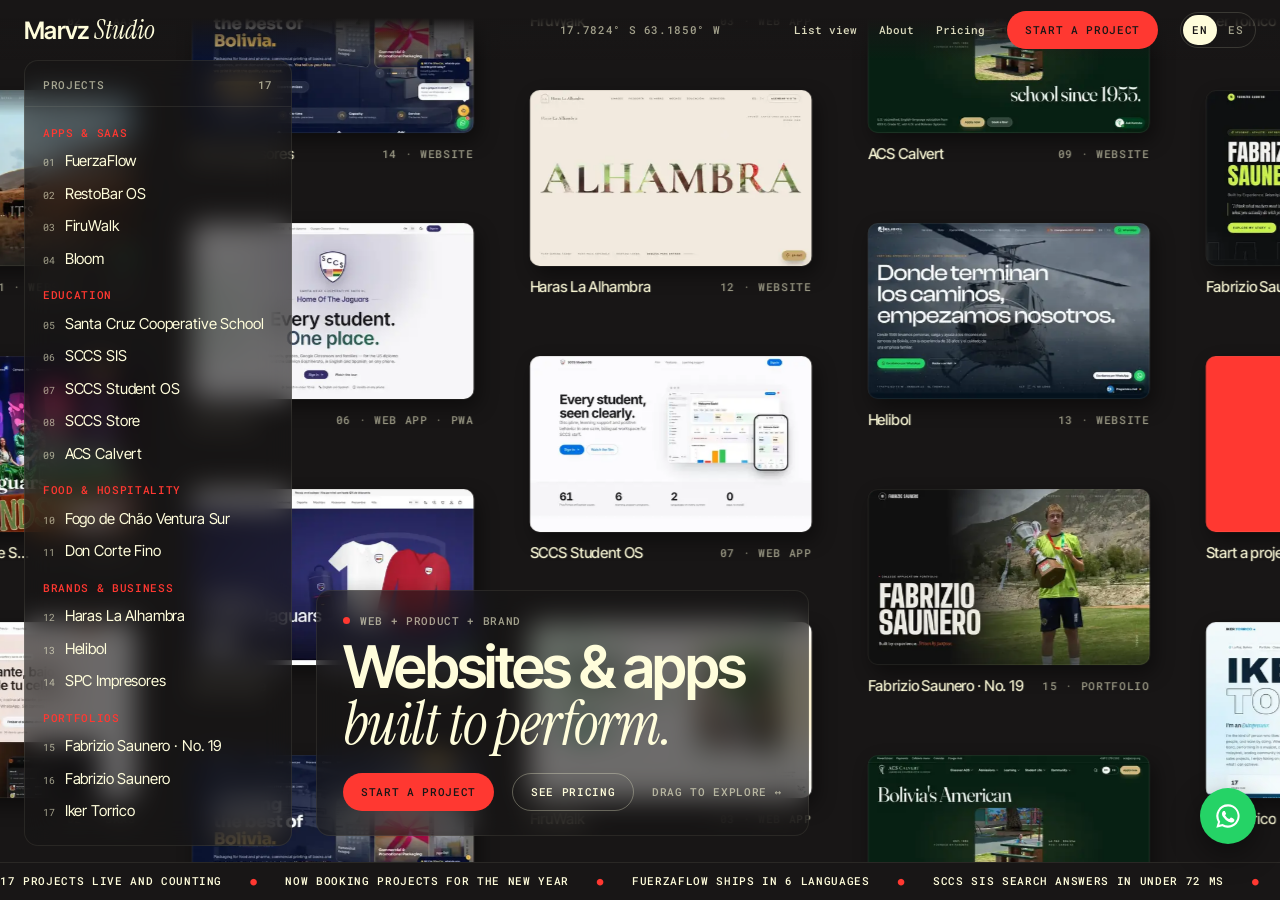
==== commit fc1790e5: "Add case studies and Vercel Web Analytics with funnel tracking Case studies: - Full pages for Haras " ====
--- a/index.html
+++ b/index.html
@@ -33,6 +33,8 @@
 <link rel="preconnect" href="https://fonts.gstatic.com" crossorigin>
 <link rel="stylesheet" href="https://fonts.googleapis.com/css2?family=Inter+Tight:wght@400;500;600&family=Instrument+Serif:ital@0;1&family=Roboto+Mono:wght@500&display=swap">
 <link rel="stylesheet" href="/styles.css">
+<!-- Vercel Web Analytics (page views + custom events). Skipped on localhost. -->
+<script>window.va=window.va||function(){(window.vaq=window.vaq||[]).push(arguments)};if(!/^(localhost|127\.|\[::1\])/.test(location.hostname)){var s=document.createElement("script");s.defer=true;s.src="/_vercel/insights/script.js";document.head.appendChild(s)}</script>
 <noscript><style>
   .loader, .stage, .hero, .index, .ticker { display: none !important; }
   body { overflow: auto !important; }
@@ -358,6 +360,12 @@
     <li><a href="https://fabrizios.vercel.app/">Fabrizio Saunero</a> · Portfolio · Personal brand. A second, editorial edition of a student-athlete's portfolio, built around highlights and a gallery: from Bolivia's 4th Division to Primera A, state titles, varsity captaincy and fundraising for Operation Smile.</li>
     <li><a href="https://ikertorrico-portfolio.vercel.app/">Iker Torrico</a> · Portfolio · Personal brand. A college portfolio for a competitive athlete, stage performer and young entrepreneur from La Paz: three sports, community projects, commercial sales work, and music with a live band.</li>
   </ul>
+  <h2>Case studies</h2>
+  <ul>
+    <li><a href="/work/haras-la-alhambra/">Haras La Alhambra</a> · Three decades of horse breeding, told like a film</li>
+    <li><a href="/work/fogo-de-chao/">Fogo de Chão Ventura Sur</a> · A churrascaria's ritual, in six languages</li>
+    <li><a href="/work/restobar-os/">RestoBar OS</a> · A restaurant system built for how Bolivia works</li>
+  </ul>
 </section>
 </noscript>
 <!-- noscript:end -->
@@ -404,6 +412,11 @@
 
 <section class="list" id="list" aria-label="All projects" data-i18n-attr="aria-label:listLabel" hidden>
   <div class="list__inner">
+    <section class="cases" aria-labelledby="casesTitle">
+      <p class="mono" data-i18n="casesEyebrow"><span class="dot"></span>Case studies</p>
+      <h2 id="casesTitle" data-i18n="casesTitle">How a few of them <em>came together.</em></h2>
+      <div class="cases__grid" id="casesGrid"></div>
+    </section>
     <header class="list__head">
       <p class="mono" data-i18n="listEyebrow"><span class="dot"></span>Selected work</p>
       <h2 data-i18n="listTitle">Every project, <em>at a glance.</em></h2>
@@ -445,7 +458,10 @@
     <p class="drawer__desc" id="dDesc"></p>
     <dl class="drawer__meta mono" id="dMeta"></dl>
     <ul class="tags mono" id="dTags"></ul>
-    <a class="btn btn--cream" id="dLink" target="_blank" rel="noopener" data-i18n="visitSite">Visit the live site ↗</a>
+    <div class="drawer__btns">
+      <a class="btn btn--cream" id="dLink" target="_blank" rel="noopener" data-i18n="visitSite">Visit the live site ↗</a>
+      <a class="btn btn--line" id="dCase" href="#" hidden data-i18n="readCase">Read the case study →</a>
+    </div>
   </div>
 </aside>
 
--- a/styles.css
+++ b/styles.css
@@ -348,7 +348,9 @@
   .drawer__tagline { font-size: 21px; }
   .drawer__desc { font-size: 16px; }
   .drawer__meta { grid-template-columns: 1fr 1fr; gap: 0 16px; }
-  #dLink { width: 100%; height: 48px; }
+  #dLink, #dCase { width: 100%; height: 48px; }
+  .cases { margin-bottom: 64px; }
+  .cases__grid { grid-template-columns: 1fr; gap: 36px; }
 
   .overlay__inner { padding: calc(72px + var(--safe-t)) var(--gutter) calc(56px + var(--safe-b)); }
   .about__cols { grid-template-columns: 1fr; gap: 18px; margin-top: 32px; font-size: 17px; }
@@ -639,6 +641,19 @@
 }
 .ptoast.is-on { opacity: 1; transform: translate(-50%, 0); }
 
+/* Drawer buttons and case studies (list view) */
+.drawer__btns { display: flex; flex-wrap: wrap; gap: 10px; }
+.cases { margin-bottom: 96px; }
+.cases > .mono { margin: 0; color: var(--cream-60); }
+.cases h2 { margin: 8px 0 32px; font-size: clamp(32px, 4.4vw, 64px); line-height: .95; letter-spacing: -.045em; font-weight: 600; }
+.cases__grid { display: grid; grid-template-columns: repeat(3, minmax(0, 1fr)); gap: 24px; }
+.case-card { display: flex; flex-direction: column; gap: 6px; text-decoration: none; }
+.case-card .tile__img { margin-bottom: 10px; transition: transform .6s var(--ease); }
+.case-card:hover .tile__img { transform: translateY(-4px); }
+.case-card > .mono { color: var(--cream-60); }
+.case-card strong { font-size: 26px; font-weight: 600; letter-spacing: -.03em; line-height: 1.1; }
+.case-card p { margin: 0; color: var(--cream-60); font-size: 15px; }
+.case-card__go { margin-top: 6px; color: var(--red); }
 .cta__btns { display: flex; flex-wrap: wrap; gap: 10px; }
 @media (max-width: 860px) {
   /* Phones: Pricing lives in the hero card and the list view, not the crowded top bar. */
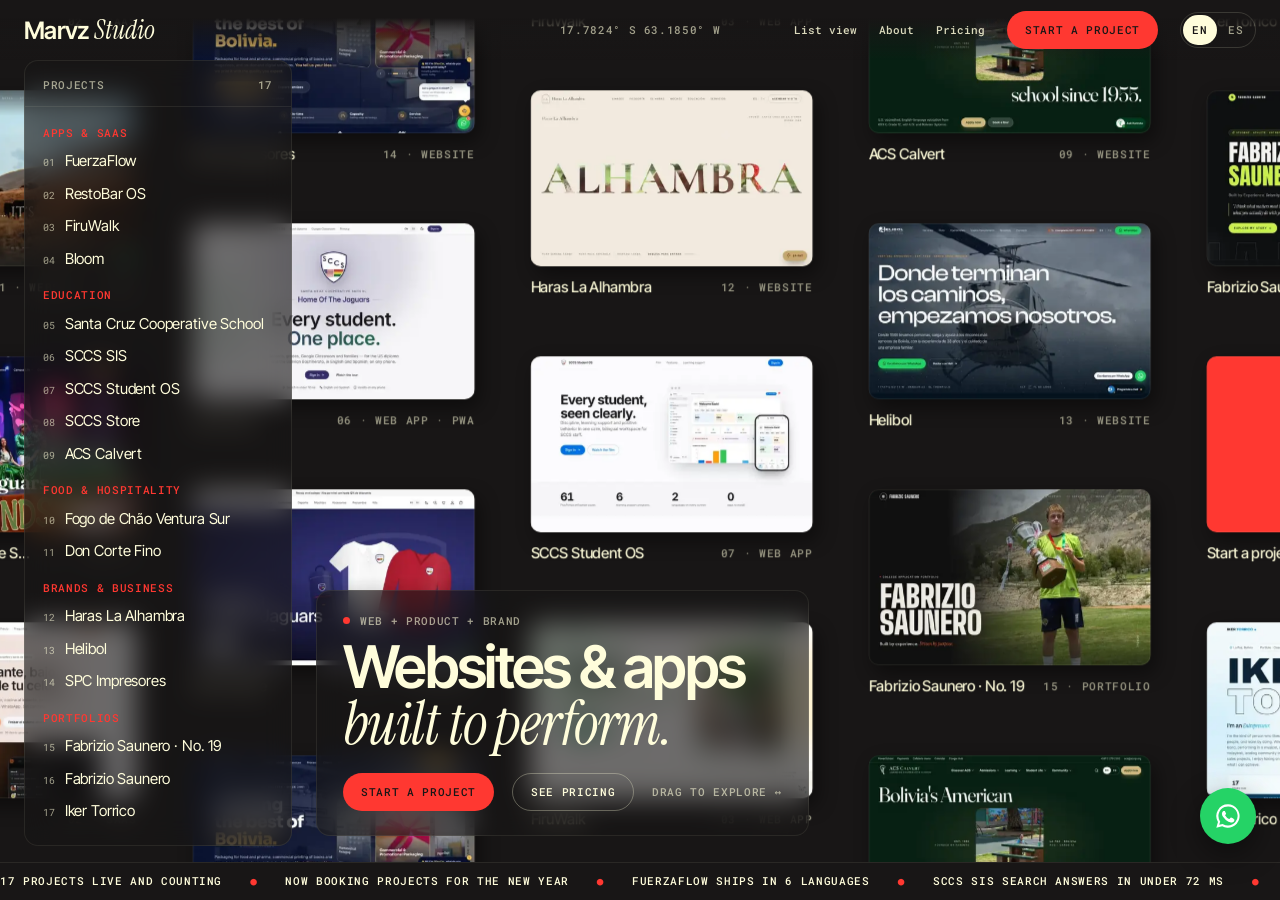
==== commit fab0654b: "Redesign Pricing as a sales page and rewrite its copy - New structure: a headline that sells the out" ====
--- a/index.html
+++ b/index.html
@@ -33,6 +33,7 @@
 <link rel="preconnect" href="https://fonts.gstatic.com" crossorigin>
 <link rel="stylesheet" href="https://fonts.googleapis.com/css2?family=Inter+Tight:wght@400;500;600&family=Instrument+Serif:ital@0;1&family=Roboto+Mono:wght@500&display=swap">
 <link rel="stylesheet" href="/styles.css">
+<link rel="stylesheet" href="/pricing.css">
 <!-- Vercel Web Analytics (page views + custom events). Skipped on localhost. -->
 <script>window.va=window.va||function(){(window.vaq=window.vaq||[]).push(arguments)};if(!/^(localhost|127\.|\[::1\])/.test(location.hostname)){var s=document.createElement("script");s.defer=true;s.src="/_vercel/insights/script.js";document.head.appendChild(s)}</script>
 <noscript><style>
@@ -518,76 +519,11 @@
   </div>
 </section>
 
-<!-- Pricing: packages, build your own, care plans and a live quote -->
+<!-- Pricing: built by pricing.js (packages, build your own, care plans, quote, FAQ) -->
 <section class="overlay" id="pricing" aria-label="Pricing" data-i18n-attr="aria-label:pricingLabel" aria-hidden="true">
   <button class="close overlay__close" type="button" data-close aria-label="Close" data-i18n-attr="aria-label:close">✕</button>
-  <div class="overlay__inner pricing">
-    <p class="mono" data-i18n="pricingEyebrow"><span class="dot"></span>Pricing</p>
-    <div class="pricing__head">
-      <h2 class="about__title" data-i18n="pricingTitle">Clear prices, <em>in bolivianos.</em></h2>
-      <div class="pricing__intro">
-        <p data-i18n="pricingLead">Every project starts from a fast, phone-first base site with up to 5 sections for Bs 3,500. Choose one of three packages, or build your own from the add-ons below. Your quote updates as you go and goes to me on WhatsApp in one tap.</p>
-        <div class="lang pricing__cur" role="group" aria-label="Currency" data-i18n-attr="aria-label:currency">
-          <button type="button" data-pcur="BOB" aria-pressed="true">Bs</button>
-          <button type="button" data-pcur="USD" aria-pressed="false">US$</button>
-        </div>
-      </div>
-    </div>
-
-    <h3 class="pricing__h mono" data-i18n="pkgTitle">01 · Packages</h3>
-    <p class="pricing__sub" data-i18n="pkgSub">Each package costs less than its parts added up separately.</p>
-    <div class="pkgs" id="pkgs"></div>
-
-    <h3 class="pricing__h mono" id="build" data-i18n="buildTitle">02 · Build your own</h3>
-    <p class="pricing__sub" data-i18n="buildSub">Start from the base site, or from a package, and add only what you need.</p>
-    <div class="pills pricing__filters" id="pFilters"></div>
-    <div class="pricing__build">
-      <div>
-        <div class="addons" id="pGrid"></div>
-        <h3 class="pricing__h mono" data-i18n="careTitle">03 · Monthly care</h3>
-        <p class="pricing__sub" data-i18n="careSub">Hosting, updates and support, so your site stays fast, safe and current. Every package includes some months of care.</p>
-        <div class="cares" id="pCare"></div>
-      </div>
-      <aside class="quote" id="quote" aria-label="Your quote" data-i18n-attr="aria-label:quoteLabel">
-        <h3 class="mono quote__title" data-i18n="quoteTitle">Your quote</h3>
-        <ul class="quote__lines" id="qLines"></ul>
-        <div class="quote__row"><span data-i18n="qOneLabel">One-time</span><b id="qOne"></b></div>
-        <div class="quote__row"><span data-i18n="qMoLabel">Monthly</span><b id="qMo"></b></div>
-        <div class="quote__row quote__opt">
-          <span data-i18n="qRushLabel">Rush delivery (+25%)</span>
-          <button class="switch" type="button" role="switch" id="qRush" aria-checked="false" aria-label="Rush delivery (+25%)" data-i18n-attr="aria-label:qRushLabel"></button>
-        </div>
-        <div class="quote__row quote__opt">
-          <span data-i18n="qPlanLabel">Payment</span>
-          <div class="lang" role="group" aria-label="Payment" data-i18n-attr="aria-label:qPlanLabel">
-            <button type="button" data-pplan="2" aria-pressed="true">50/50</button>
-            <button type="button" data-pplan="3" aria-pressed="false">40/30/30</button>
-          </div>
-        </div>
-        <div class="quote__total">
-          <span class="mono" data-i18n="qTotal">Project total</span>
-          <b id="qTotal"></b>
-          <small id="qOneAlt"></small>
-          <small id="qDeposit"></small>
-        </div>
-        <a class="btn btn--wa" id="qWa" href="#" target="_blank" rel="noopener">
-          <svg viewBox="0 0 24 24" width="18" height="18" aria-hidden="true"><path fill="currentColor" d="M12 2a10 10 0 0 0-8.6 15.1L2 22l5-1.3A10 10 0 1 0 12 2Zm0 18.2a8.2 8.2 0 0 1-4.2-1.2l-.3-.2-3 .8.8-2.9-.2-.3A8.2 8.2 0 1 1 12 20.2Zm4.5-6.1c-.2-.1-1.5-.7-1.7-.8-.2-.1-.4-.1-.6.1l-.8 1c-.1.2-.3.2-.5.1a6.7 6.7 0 0 1-3.3-2.9c-.3-.4.2-.4.7-1.3.1-.2 0-.3 0-.4l-.8-1.8c-.2-.5-.4-.4-.6-.4h-.5a1 1 0 0 0-.7.3 3 3 0 0 0-.9 2.2 5.2 5.2 0 0 0 1.1 2.7 11.8 11.8 0 0 0 4.5 4c1.7.7 2.3.8 3.2.6.5-.1 1.5-.6 1.7-1.2.2-.6.2-1.1.2-1.2-.1-.1-.3-.2-.5-.3Z"/></svg>
-          <span data-i18n="qSend">Send quote on WhatsApp</span>
-        </a>
-        <button class="link mono quote__copy" type="button" id="qCopy" data-i18n="qCopy">Copy quote</button>
-        <div class="quote__custom">
-          <p data-i18n="qCustom"><strong>Need something custom?</strong> Systems, apps and special integrations are quoted separately. Tell me about it and I'll put together a plan for your business.</p>
-          <button class="link mono" type="button" data-open="contact" data-i18n="start">Start a project</button>
-        </div>
-      </aside>
-    </div>
-    <p class="pricing__fine" data-i18n="pricingFine">Prices are in bolivianos and fixed for 15 days from your quote. They don't include VAT (factura), payment-gateway fees or Meta's per-message WhatsApp fees. US$ amounts are approximate and follow the exchange rate.</p>
-  </div>
-  <div class="quote-dock" aria-hidden="true">
-    <div><small class="mono" data-i18n="quoteTitle">Your quote</small><b id="qDock"></b></div>
-    <button class="btn btn--red" type="button" data-scroll-quote tabindex="-1" data-i18n="qView">View</button>
-  </div>
-  <div class="ptoast" id="pToast" role="status"></div>
+  <div class="pglow" aria-hidden="true"></div>
+  <div class="overlay__inner pricing" id="pricingRoot"></div>
 </section>
 <!-- Contact: WhatsApp project funnel -->
 <section class="overlay" id="contact" aria-label="Start a project" data-i18n-attr="aria-label:contactLabel" aria-hidden="true">
--- a/styles.css
+++ b/styles.css
@@ -516,130 +516,9 @@
   body:not(.is-list) .wa-float { display: none; }
 }
 
-/* ==========================================================================
-   Pricing overlay
-   ========================================================================== */
-.pricing { padding-bottom: 120px; }
-.pricing__head { display: grid; grid-template-columns: minmax(0, 1.1fr) minmax(0, 1fr); gap: 32px 48px; align-items: end; }
-.pricing__head .about__title { max-width: 12ch; }
-.pricing__intro p { margin: 0; color: var(--cream-60); font-size: 18px; max-width: 52ch; }
-.pricing__cur { display: inline-flex; margin-top: 20px; }
-.pricing__h { margin: 88px 0 0; padding-top: 22px; border-top: 1px solid var(--cream-15); color: var(--red); }
-.pricing__sub { margin: 10px 0 28px; color: var(--cream-60); font-size: 16px; max-width: 60ch; }
+/* Outline button (hero, list view, pricing) */
 .btn--line { border: 1px solid var(--cream-30); }
 .btn--line:hover { background: var(--cream); color: var(--ink); border-color: var(--cream); }
-
-/* Packages */
-.pkgs { display: grid; grid-template-columns: repeat(3, minmax(0, 1fr)); gap: 16px; align-items: stretch; }
-.pkg {
-  position: relative; display: flex; flex-direction: column; gap: 14px; padding: 28px 24px 24px;
-  border: 1px solid var(--cream-15); border-radius: 18px; background: var(--ink-2);
-  transition: border-color .3s, transform .5s var(--ease);
-}
-.pkg:hover { transform: translateY(-4px); border-color: var(--cream-30); }
-.pkg--featured { border-color: var(--red); background: linear-gradient(180deg, rgba(255, 56, 49, .12), var(--ink-2) 50%); }
-.pkg.is-on { border-color: var(--cream); box-shadow: 0 0 0 1px var(--cream); }
-.pkg__badge { position: absolute; top: 20px; right: 20px; padding: 5px 10px; border-radius: 999px; background: var(--red); color: var(--ink); font-size: 10px; }
-.pkg__name { margin: 0; font-family: var(--serif); font-style: italic; font-weight: 400; font-size: 44px; line-height: 1; letter-spacing: -.01em; }
-.pkg__for { margin: 0; color: var(--cream-60); font-size: 15px; min-height: 3em; }
-.pkg__price { margin: 6px 0 0; font-size: clamp(38px, 3.6vw, 48px); font-weight: 600; letter-spacing: -.045em; line-height: 1; font-variant-numeric: tabular-nums; }
-.pkg__price small { display: block; margin-top: 10px; color: var(--cream-60); letter-spacing: .06em; }
-.pkg__value { margin: 0; color: var(--cream-60); text-transform: none; letter-spacing: .02em; }
-.pkg__save { display: inline-block; margin-left: 6px; padding: 3px 8px; border-radius: 6px; background: rgba(123, 216, 143, .14); color: #7bd88f; }
-.pkg__list { list-style: none; margin: 4px 0 0; padding: 14px 0 0; border-top: 1px solid var(--cream-15); display: grid; gap: 8px; font-size: 15px; }
-.pkg__list li { display: flex; gap: 10px; line-height: 1.35; }
-.pkg__list li::before { content: "✦"; color: var(--red); flex: none; font-size: 12px; line-height: 1.6; }
-.pkg__terms { margin: auto 0 0; padding-top: 14px; border-top: 1px dashed var(--cream-15); color: var(--cream-60); font-size: 13px; }
-.pkg .btn { height: 46px; }
-
-/* Build your own */
-.pricing__filters { margin-bottom: 20px; }
-.pill--btn { font: inherit; font-size: 15px; color: inherit; }
-.pill--btn[aria-pressed="true"] { background: var(--cream); color: var(--ink); border-color: var(--cream); }
-.pricing__build { display: grid; grid-template-columns: minmax(0, 1fr) 360px; gap: 28px; align-items: start; }
-.addons { display: grid; grid-template-columns: repeat(2, minmax(0, 1fr)); gap: 12px; }
-.addon {
-  display: flex; flex-direction: column; gap: 8px; padding: 20px; min-width: 0;
-  border: 1px solid var(--cream-15); border-radius: 14px; transition: border-color .25s, background .25s;
-}
-.addon.is-on { border-color: var(--red); background: rgba(255, 56, 49, .06); }
-.addon__cat { color: var(--cream-60); font-size: 10px; }
-.addon__name { margin: 0; font-size: 19px; font-weight: 600; letter-spacing: -.02em; line-height: 1.2; }
-.addon__desc { margin: 0; color: var(--cream-60); font-size: 14px; line-height: 1.45; }
-.addon__why { margin: 2px 0 0; padding-left: 10px; border-left: 2px solid var(--red); font-size: 14px; line-height: 1.45; }
-.addon__foot { display: flex; align-items: center; justify-content: space-between; gap: 12px; margin-top: auto; padding-top: 12px; }
-.addon__price { margin: 0; display: flex; flex-wrap: wrap; align-items: baseline; gap: 0 6px; font-variant-numeric: tabular-nums; }
-.addon__price b { font-size: 20px; font-weight: 600; letter-spacing: -.02em; }
-.addon__price span { font-size: 12px; color: var(--cream-60); }
-.addon__incl { color: #7bd88f; }
-.stepper--sm { height: 38px; }
-.stepper--sm button { width: 38px; }
-.stepper button:disabled { opacity: .3; cursor: default; }
-.stepper button:disabled:hover { background: none; color: inherit; }
-
-/* Care plans */
-.cares { display: grid; grid-template-columns: repeat(2, minmax(0, 1fr)); gap: 12px; }
-.care {
-  display: flex; flex-direction: column; gap: 6px; padding: 18px; text-align: left;
-  border: 1px solid var(--cream-15); border-radius: 14px; transition: border-color .2s, background .2s;
-}
-.care:hover { border-color: var(--cream-30); }
-.care .mono { color: var(--cream-60); }
-.care b { font-size: 24px; font-weight: 600; letter-spacing: -.03em; }
-.care b small { font-size: 13px; font-weight: 400; color: var(--cream-60); letter-spacing: 0; }
-.care__desc { font-size: 14px; color: var(--cream-60); line-height: 1.4; }
-.care.is-on { border-color: var(--cream); background: var(--cream); color: var(--ink); }
-.care.is-on .mono, .care.is-on .care__desc, .care.is-on b small { color: rgba(24, 22, 22, .65); }
-
-/* Quote */
-.quote {
-  position: sticky; top: 80px; padding: 22px; border-radius: 18px;
-  background: var(--ink-2); border: 1px solid var(--cream-15);
-  max-height: calc(100vh - 100px); overflow-y: auto; scrollbar-width: thin;
-}
-.quote__title { margin: 0 0 8px; color: var(--cream-60); }
-.quote__lines { list-style: none; margin: 0 0 8px; padding: 0; }
-.quote__lines li { display: flex; justify-content: space-between; gap: 12px; padding: 9px 0; border-bottom: 1px solid var(--cream-08); font-size: 14px; animation: stepIn .35s var(--ease); }
-.quote__lines li > span:last-child { text-align: right; white-space: nowrap; font-variant-numeric: tabular-nums; }
-.quote__lines li small { display: block; color: var(--cream-60); }
-.quote__lines li.is-inc { color: var(--cream-60); font-size: 13px; padding: 5px 0; }
-.qline__x { margin-left: 4px; padding: 0 4px; color: var(--cream-60); font-size: 12px; }
-.qline__x:hover { color: var(--red); }
-.quote__lines li.qline__empty { display: block; color: var(--cream-60); border: 0; }
-.quote__row { display: flex; align-items: center; justify-content: space-between; gap: 12px; padding: 8px 0; font-size: 15px; }
-.quote__row b { font-variant-numeric: tabular-nums; text-align: right; }
-.quote__row b small { display: block; font-weight: 400; font-size: 12px; color: var(--cream-60); }
-.quote__opt { font-size: 14px; color: var(--cream-60); }
-.switch { position: relative; width: 44px; height: 26px; flex: none; border-radius: 999px; background: var(--cream-15); transition: background .2s; }
-.switch::after { content: ""; position: absolute; top: 3px; left: 3px; width: 20px; height: 20px; border-radius: 50%; background: var(--cream); transition: transform .3s var(--ease); }
-.switch[aria-checked="true"] { background: var(--red); }
-.switch[aria-checked="true"]::after { transform: translateX(18px); }
-.quote__total { display: grid; gap: 4px; margin-top: 8px; padding-top: 16px; border-top: 1px solid var(--cream-15); }
-.quote__total .mono { color: var(--cream-60); }
-.quote__total b { font-size: 40px; font-weight: 600; letter-spacing: -.045em; line-height: 1.05; font-variant-numeric: tabular-nums; }
-.quote__total small { color: var(--cream-60); font-size: 13px; }
-.quote .btn--wa { width: 100%; margin-top: 20px; }
-.quote__copy { display: block; margin: 14px auto 0; padding: 6px 0; }
-.quote__custom { margin-top: 20px; padding: 16px; border: 1px dashed var(--cream-30); border-radius: 12px; font-size: 14px; color: var(--cream-60); }
-.quote__custom p { margin: 0 0 10px; }
-.quote__custom strong { color: var(--cream); }
-.quote__custom .link { color: var(--red); }
-.pricing__fine { margin: 56px 0 0; padding-top: 20px; border-top: 1px solid var(--cream-15); color: var(--cream-60); font-size: 13px; max-width: 80ch; }
-
-.quote-dock {
-  position: fixed; left: 12px; right: 12px; bottom: calc(12px + var(--safe-b)); z-index: 3; display: none;
-  align-items: center; justify-content: space-between; gap: 12px; padding: 8px 8px 8px 20px;
-  border-radius: 999px; background: var(--cream); color: var(--ink); box-shadow: 0 10px 40px rgba(0, 0, 0, .5);
-}
-.quote-dock small { display: block; color: rgba(24, 22, 22, .6); font-size: 10px; }
-.quote-dock b { font-size: 18px; letter-spacing: -.02em; font-variant-numeric: tabular-nums; }
-.quote-dock .btn { height: 42px; }
-.ptoast {
-  position: fixed; left: 50%; bottom: calc(90px + var(--safe-b)); z-index: 4; padding: 10px 18px; border-radius: 999px;
-  background: var(--red); color: var(--ink); font-size: 14px; font-weight: 600; white-space: nowrap;
-  opacity: 0; transform: translate(-50%, 16px); transition: opacity .3s, transform .4s var(--ease); pointer-events: none;
-}
-.ptoast.is-on { opacity: 1; transform: translate(-50%, 0); }
 
 /* Drawer buttons and case studies (list view) */
 .drawer__btns { display: flex; flex-wrap: wrap; gap: 10px; }
@@ -663,25 +542,3 @@
   .cta__btns { flex-direction: column-reverse; }
   .cta__btns .btn { height: 48px; }
 }
-@media (max-width: 1100px) {
-  .pkgs { grid-template-columns: 1fr; max-width: 640px; }
-  .pkg__for { min-height: 0; }
-  .pricing__build { grid-template-columns: minmax(0, 1fr) 320px; }
-  .addons, .cares { grid-template-columns: 1fr; }
-}
-@media (max-width: 860px) {
-  .pricing__head { grid-template-columns: 1fr; gap: 20px; }
-  .pricing__intro p { font-size: 17px; }
-  .pricing__h { margin-top: 64px; }
-  .pricing__build { grid-template-columns: 1fr; }
-  .pricing__filters { flex-wrap: nowrap; overflow-x: auto; margin: 0 calc(var(--gutter) * -1) 16px; padding: 0 var(--gutter); scrollbar-width: none; }
-  .pricing__filters::-webkit-scrollbar { display: none; }
-  .pill--btn { flex: none; }
-  .quote { position: static; max-height: none; overflow: visible; }
-  .pkg__name { font-size: 40px; }
-  #pricing.is-open:not(.quote-visible) .quote-dock { display: flex; }
-}
-@media (prefers-reduced-motion: reduce) {
-  .pkg, .ptoast, .switch::after { transition: none; }
-  .quote__lines li { animation: none; }
-}
--- a/pricing.css
+++ b/pricing.css
@@ -0,0 +1,263 @@
+/* ==========================================================================
+   Pricing overlay (rendered by pricing.js)
+   ========================================================================== */
+.pricing { padding-bottom: 120px; }
+.sr-only { position: absolute; width: 1px; height: 1px; overflow: hidden; clip: rect(0 0 0 0); white-space: nowrap; }
+
+/* Scroll-in motion */
+#pricing .reveal { opacity: 0; transform: translateY(24px); transition: opacity .8s var(--ease), transform .8s var(--ease); }
+#pricing .reveal.is-in { opacity: 1; transform: none; }
+
+/* Section headings */
+.psec__eyebrow { margin: 0; color: var(--cream-60); }
+.psec__head { margin-top: 128px; padding-top: 24px; border-top: 1px solid var(--cream-15); }
+.psec__title { margin: 14px 0 0; max-width: 18ch; font-size: clamp(36px, 5vw, 72px); line-height: .98; letter-spacing: -.045em; font-weight: 600; }
+.psec__sub { margin: 16px 0 0; max-width: 56ch; color: var(--cream-60); font-size: 18px; }
+
+/* Hero */
+.phero { position: relative; padding-top: 8px; }
+/* Red glow behind the hero: its own layer, clipped to the overlay so it never adds sideways scroll */
+.pglow { position: absolute; top: 0; left: 0; right: 0; height: 1100px; overflow: hidden; pointer-events: none; }
+.pglow::before {
+  content: ""; position: absolute; top: -120px; right: -180px; width: 760px; height: 760px; border-radius: 50%;
+  background: radial-gradient(circle, rgba(255, 56, 49, .30), rgba(255, 56, 49, .06) 45%, transparent 68%);
+  animation: pglow 12s ease-in-out infinite alternate;
+}
+@keyframes pglow { to { transform: translate(-90px, 70px) scale(1.12); } }
+.pricing { position: relative; z-index: 1; }
+.phero__title { margin: 18px 0 0; max-width: 14ch; font-size: clamp(44px, 7.2vw, 108px); line-height: .92; letter-spacing: -.055em; font-weight: 600; }
+.phero__title em { color: var(--red); }
+.phero__lead { margin: 30px 0 0; max-width: 46ch; font-size: clamp(18px, 1.7vw, 23px); line-height: 1.45; letter-spacing: -.01em; color: var(--cream-60); }
+.phero__ctas { display: flex; flex-wrap: wrap; gap: 10px; margin-top: 34px; }
+.phero__ctas .btn { height: 52px; padding: 0 26px; font-size: 12px; }
+.pstats { display: grid; grid-template-columns: repeat(4, minmax(0, 1fr)); gap: 0 24px; margin: 72px 0 0; }
+.pstats div { padding-top: 14px; border-top: 1px solid var(--cream-15); }
+.pstats dt { font-size: clamp(40px, 4.6vw, 68px); font-weight: 600; letter-spacing: -.05em; line-height: 1; }
+.pstats dd { margin: 8px 0 0; color: var(--cream-60); }
+.ptrust { margin-top: 56px; display: flex; align-items: center; gap: 24px; }
+.ptrust > .mono { margin: 0; flex: none; color: var(--cream-60); }
+.ptrust__track { flex: 1; overflow: hidden; -webkit-mask-image: linear-gradient(90deg, transparent, #000 8%, #000 92%, transparent); mask-image: linear-gradient(90deg, transparent, #000 8%, #000 92%, transparent); }
+.ptrust__track > div { display: flex; align-items: center; gap: 22px; width: max-content; animation: ptrust 38s linear infinite; }
+.ptrust__track span { font-family: var(--serif); font-style: italic; font-size: 26px; white-space: nowrap; }
+.ptrust__track i { color: var(--red); font-style: normal; font-size: 12px; }
+@keyframes ptrust { to { transform: translateX(-50%); } }
+
+/* Packages */
+.pkgs__bar { display: flex; justify-content: flex-end; margin: 24px 0 28px; }
+.pricing__cur { display: inline-flex; }
+.pkgs { display: grid; grid-template-columns: repeat(3, minmax(0, 1fr)); gap: 16px; align-items: stretch; margin-top: 8px; }
+.pkg {
+  position: relative; display: flex; flex-direction: column; gap: 16px; padding: 32px 26px 26px;
+  border: 1px solid var(--cream-15); border-radius: 22px; background: var(--ink-2);
+}
+#pricing .pkg.reveal.is-in { transition: opacity .8s var(--ease), transform .5s var(--ease), border-color .3s, box-shadow .3s; }
+.pkg:hover { border-color: var(--cream-30); }
+.pkg.is-on { box-shadow: 0 0 0 2px var(--red); }
+.pkg--featured {
+  background: var(--cream); color: var(--ink); border-color: var(--cream);
+  box-shadow: 0 30px 80px -30px rgba(255, 56, 49, .55), 0 0 0 1px var(--cream);
+}
+#pricing .pkg--featured.is-in { transform: translateY(-14px); }
+.pkg--featured:hover { border-color: var(--cream); }
+.pkg__badge { position: absolute; top: -13px; left: 26px; padding: 6px 12px; border-radius: 999px; background: var(--red); color: var(--ink); font-size: 10px; }
+.pkg__name { margin: 0; font-family: var(--serif); font-style: italic; font-weight: 400; font-size: 52px; line-height: .95; letter-spacing: -.01em; }
+.pkg__promise { margin: -6px 0 0; min-height: 2.4em; font-size: 21px; font-weight: 600; letter-spacing: -.025em; line-height: 1.2; }
+.pkg__price { margin: 8px 0 0; }
+.pkg__price b { font-size: clamp(44px, 4vw, 58px); font-weight: 600; letter-spacing: -.05em; line-height: 1; font-variant-numeric: tabular-nums; }
+.pkg__save { display: inline-block; margin-right: 6px; padding: 4px 8px; border-radius: 6px; background: rgba(123, 216, 143, .14); color: #7bd88f; }
+.pkg--featured .pkg__save { background: #1e6b33; color: #e9ffe9; }
+.pkg__value { margin: -4px 0 0; line-height: 1.9; color: var(--cream-60); text-transform: none; letter-spacing: .02em; }
+.pkg__terms { margin: -8px 0 0; font-size: 15px; color: var(--cream-60); }
+.pkg__weeks { margin: 0; font-size: 15px; font-weight: 600; }
+.pkg__list { list-style: none; margin: 0; padding: 18px 0 0; border-top: 1px solid var(--cream-15); display: grid; gap: 10px; font-size: 16px; }
+.pkg__list li { display: flex; gap: 10px; line-height: 1.35; }
+.pkg__list li::before { content: "✓"; flex: none; color: var(--red); font-weight: 700; }
+.pkg__list li.is-gift { font-size: 14px; color: var(--cream-60); }
+.pkg__list li.is-gift::before { content: "+"; color: #7bd88f; }
+.pkg__for { margin: auto 0 0; padding-top: 6px; font-size: 14px; color: var(--cream-60); }
+.pkg__for .mono { display: block; margin-bottom: 4px; color: inherit; }
+.pkg__all { font-size: 14px; color: var(--cream-60); }
+.pkg__all summary { cursor: pointer; list-style: none; text-decoration: underline; text-underline-offset: 4px; }
+.pkg__all summary::-webkit-details-marker { display: none; }
+.pkg__all ul { margin: 10px 0 0; padding-left: 18px; display: grid; gap: 4px; }
+.pkg__cta { height: 52px; font-size: 12px; }
+.pkg__case { align-self: center; margin-top: -4px; color: var(--cream-60); text-decoration: none; }
+.pkg__case:hover { color: var(--red); }
+/* Featured card is cream: switch its muted colors to ink */
+.pkg--featured .pkg__terms, .pkg--featured .pkg__value, .pkg--featured .pkg__for, .pkg--featured .pkg__all, .pkg--featured .pkg__case, .pkg--featured .pkg__list li.is-gift { color: rgba(24, 22, 22, .65); }
+.pkg--featured .pkg__list { border-color: rgba(24, 22, 22, .15); }
+.pkg--featured .pkg__list li.is-gift::before { color: #1e6b33; }
+.pkg--featured .pkg__cta:hover { background: var(--ink); color: var(--cream); }
+
+/* Promises */
+.promises { list-style: none; margin: 72px 0 0; padding: 0; display: grid; grid-template-columns: repeat(4, minmax(0, 1fr)); gap: 24px; }
+.promises li { padding: 20px; border-radius: 16px; background: var(--ink-2); border: 1px solid var(--cream-08); }
+.promises strong { display: block; font-size: 18px; letter-spacing: -.02em; line-height: 1.2; }
+.promises strong::before { content: "✦"; display: block; margin-bottom: 12px; color: var(--red); font-size: 14px; }
+.promises span { display: block; margin-top: 8px; color: var(--cream-60); font-size: 14px; line-height: 1.5; }
+
+/* How it works */
+.how { list-style: none; margin: 40px 0 0; padding: 0; display: grid; grid-template-columns: repeat(4, minmax(0, 1fr)); gap: 32px; }
+.how__n { display: block; font-family: var(--serif); font-style: italic; font-size: 64px; line-height: 1; color: var(--red); }
+.how strong { display: block; margin-top: 14px; font-size: 21px; font-weight: 600; letter-spacing: -.02em; line-height: 1.15; }
+.how p { margin: 10px 0 0; color: var(--cream-60); font-size: 15px; line-height: 1.55; }
+
+/* Build your own */
+.pricing__filters { margin: 32px 0 20px; }
+.pill--btn { font: inherit; font-size: 15px; color: inherit; }
+.pill--btn[aria-pressed="true"] { background: var(--cream); color: var(--ink); border-color: var(--cream); }
+.pricing__build { display: grid; grid-template-columns: minmax(0, 1fr) 360px; gap: 28px; align-items: start; }
+.addons { display: grid; grid-template-columns: repeat(2, minmax(0, 1fr)); gap: 10px; }
+.addon {
+  display: flex; flex-direction: column; gap: 12px; padding: 18px; min-width: 0;
+  border: 1px solid var(--cream-15); border-radius: 14px; transition: border-color .25s, background .25s;
+}
+.addons__more { grid-column: 1 / -1; justify-self: start; padding: 12px 0; color: var(--red); }
+.addons__more:hover { text-decoration: underline; text-underline-offset: 4px; }
+.addon.is-on { border-color: var(--red); background: rgba(255, 56, 49, .07); }
+.addon__name { margin: 0; font-size: 18px; font-weight: 600; letter-spacing: -.02em; line-height: 1.2; }
+.addon__line { margin: 6px 0 0; color: var(--cream-60); font-size: 14px; line-height: 1.45; }
+.addon__foot { display: flex; align-items: center; justify-content: space-between; gap: 12px; margin-top: auto; }
+.addon__price { margin: 0; display: flex; flex-wrap: wrap; align-items: baseline; gap: 0 6px; font-variant-numeric: tabular-nums; }
+.addon__price b { font-size: 19px; font-weight: 600; letter-spacing: -.02em; }
+.addon__price span { font-size: 12px; color: var(--cream-60); }
+.addon__incl { color: #7bd88f; }
+.addon__tog {
+  height: 36px; padding: 0 14px; border-radius: 999px; border: 1px solid var(--cream-30); white-space: nowrap;
+  font-family: var(--mono); font-size: 11px; letter-spacing: .06em; text-transform: uppercase; transition: background .2s, color .2s, border-color .2s;
+}
+.addon__tog:hover { border-color: var(--cream); }
+.addon__tog.is-on { background: var(--cream); color: var(--ink); border-color: var(--cream); }
+.stepper--sm { height: 36px; }
+.stepper--sm button { width: 36px; }
+.stepper button:disabled { opacity: .3; cursor: default; }
+.stepper button:disabled:hover { background: none; color: inherit; }
+
+/* Care plans */
+.cares__title { margin: 48px 0 0; color: var(--red); }
+.cares__sub { margin: 8px 0 18px; max-width: 60ch; color: var(--cream-60); font-size: 15px; }
+.cares { display: grid; grid-template-columns: repeat(2, minmax(0, 1fr)); gap: 10px; }
+.care {
+  display: flex; flex-direction: column; gap: 6px; padding: 18px; text-align: left;
+  border: 1px solid var(--cream-15); border-radius: 14px; transition: border-color .2s, background .2s;
+}
+.care:hover { border-color: var(--cream-30); }
+.care .mono { color: var(--cream-60); }
+.care b { font-size: 24px; font-weight: 600; letter-spacing: -.03em; }
+.care b small { font-size: 13px; font-weight: 400; color: var(--cream-60); letter-spacing: 0; }
+.care__desc { font-size: 14px; color: var(--cream-60); line-height: 1.4; }
+.care.is-on { border-color: var(--cream); background: var(--cream); color: var(--ink); }
+.care.is-on .mono, .care.is-on .care__desc, .care.is-on b small { color: rgba(24, 22, 22, .65); }
+
+/* Quote */
+.quote {
+  position: sticky; top: 80px; padding: 22px; border-radius: 20px;
+  background: var(--ink-2); border: 1px solid var(--cream-15); box-shadow: 0 30px 80px -40px rgba(0, 0, 0, .8);
+  max-height: calc(100vh - 100px); overflow-y: auto; scrollbar-width: thin;
+}
+.quote__title { margin: 0 0 8px; color: var(--cream-60); }
+.quote__lines { list-style: none; margin: 0 0 8px; padding: 0; }
+.quote__lines li { display: flex; justify-content: space-between; gap: 12px; padding: 9px 0; border-bottom: 1px solid var(--cream-08); font-size: 14px; animation: stepIn .35s var(--ease); }
+.quote__lines li > span:last-child { text-align: right; white-space: nowrap; font-variant-numeric: tabular-nums; }
+.quote__lines li small { display: block; color: var(--cream-60); }
+.quote__lines li.is-inc { color: var(--cream-60); font-size: 13px; padding: 5px 0; }
+.qline__x { margin-left: 4px; padding: 0 4px; color: var(--cream-60); font-size: 12px; }
+.qline__x:hover { color: var(--red); }
+.quote__lines li.qline__empty { display: block; color: var(--cream-60); border: 0; }
+.quote__row { display: flex; align-items: center; justify-content: space-between; gap: 12px; padding: 8px 0; font-size: 15px; }
+.quote__row b { font-variant-numeric: tabular-nums; text-align: right; }
+.quote__row b small { display: block; font-weight: 400; font-size: 12px; color: var(--cream-60); }
+.quote__opt { font-size: 14px; color: var(--cream-60); }
+.switch { position: relative; width: 44px; height: 26px; flex: none; border-radius: 999px; background: var(--cream-15); transition: background .2s; }
+.switch::after { content: ""; position: absolute; top: 3px; left: 3px; width: 20px; height: 20px; border-radius: 50%; background: var(--cream); transition: transform .3s var(--ease); }
+.switch[aria-checked="true"] { background: var(--red); }
+.switch[aria-checked="true"]::after { transform: translateX(18px); }
+.quote__total { display: grid; gap: 4px; margin-top: 8px; padding-top: 16px; border-top: 1px solid var(--cream-15); }
+.quote__total .mono { color: var(--cream-60); }
+.quote__total b { font-size: 44px; font-weight: 600; letter-spacing: -.05em; line-height: 1.05; font-variant-numeric: tabular-nums; }
+.quote__total small { color: var(--cream-60); font-size: 13px; }
+.quote .btn--wa, .pfinal .btn--wa { white-space: normal; text-align: center; line-height: 1.3; }
+.quote .btn--wa { width: 100%; margin-top: 20px; height: auto; min-height: 52px; padding: 12px 20px; }
+.quote__copy { display: block; margin: 14px auto 0; padding: 6px 0; }
+.quote__custom { margin-top: 20px; padding: 16px; border: 1px dashed var(--cream-30); border-radius: 12px; font-size: 14px; color: var(--cream-60); }
+.quote__custom p { margin: 0 0 10px; }
+.quote__custom strong { color: var(--cream); }
+.quote__custom .link { color: var(--red); }
+
+/* FAQ */
+.faq { margin-top: 36px; display: grid; grid-template-columns: repeat(2, minmax(0, 1fr)); gap: 0 32px; }
+.faq details { border-bottom: 1px solid var(--cream-15); }
+.faq summary { position: relative; list-style: none; cursor: pointer; padding: 20px 36px 20px 0; font-size: 19px; font-weight: 600; letter-spacing: -.02em; line-height: 1.25; }
+.faq summary::-webkit-details-marker { display: none; }
+.faq summary::after { content: "+"; position: absolute; right: 4px; top: 16px; font-family: var(--mono); font-size: 22px; color: var(--red); transition: transform .3s var(--ease); }
+.faq details[open] summary::after { transform: rotate(45deg); }
+.faq p { margin: 0 0 20px; color: var(--cream-60); font-size: 16px; line-height: 1.55; }
+
+/* Final call to action */
+.pfinal {
+  display: flex; align-items: center; justify-content: space-between; gap: 28px; flex-wrap: wrap;
+  margin-top: 112px; padding: 44px; border-radius: 26px;
+  background: radial-gradient(120% 140% at 100% 0%, rgba(255, 56, 49, .45), rgba(255, 56, 49, .08) 55%, transparent 80%), var(--ink-2);
+  border: 1px solid rgba(255, 56, 49, .35);
+}
+.pfinal h3 { margin: 0; font-size: clamp(34px, 4.4vw, 64px); letter-spacing: -.045em; font-weight: 600; line-height: 1; }
+.pfinal p { margin: 14px 0 0; max-width: 44ch; color: var(--cream-60); font-size: 18px; }
+.pfinal .btn--wa { margin: 0; height: 56px; padding: 0 28px; }
+.pricing__fine { margin: 48px 0 0; color: var(--cream-60); font-size: 13px; max-width: 80ch; }
+
+/* Phone bar + toast */
+.quote-dock {
+  position: fixed; left: 12px; right: 12px; bottom: calc(12px + var(--safe-b)); z-index: 3; display: none;
+  align-items: center; justify-content: space-between; gap: 12px; padding: 8px 8px 8px 20px;
+  border-radius: 999px; background: var(--cream); color: var(--ink); box-shadow: 0 10px 40px rgba(0, 0, 0, .5);
+}
+.quote-dock small { display: block; color: rgba(24, 22, 22, .6); font-size: 10px; }
+.quote-dock b { font-size: 18px; letter-spacing: -.02em; font-variant-numeric: tabular-nums; }
+.quote-dock .btn { height: 42px; }
+.ptoast {
+  position: fixed; left: 50%; bottom: calc(90px + var(--safe-b)); z-index: 4; padding: 10px 18px; border-radius: 999px;
+  background: var(--red); color: var(--ink); font-size: 14px; font-weight: 600; white-space: nowrap;
+  opacity: 0; transform: translate(-50%, 16px); transition: opacity .3s, transform .4s var(--ease); pointer-events: none;
+}
+.ptoast.is-on { opacity: 1; transform: translate(-50%, 0); }
+
+@media (max-width: 1100px) {
+  .pkgs { grid-template-columns: 1fr; max-width: 620px; margin-left: auto; margin-right: auto; gap: 28px; }
+  #pricing .pkg--featured.is-in { transform: none; }
+  .pkgs__bar { max-width: 620px; margin: 24px auto 8px; justify-content: flex-start; }
+  .pricing__build { grid-template-columns: minmax(0, 1fr) 320px; }
+  .addons, .cares { grid-template-columns: 1fr; }
+  .promises, .how { grid-template-columns: repeat(2, minmax(0, 1fr)); }
+}
+@media (max-width: 860px) {
+  .psec__head { margin-top: 88px; }
+  .psec__sub { font-size: 16px; }
+  .pglow::before { width: 480px; height: 480px; top: -60px; right: -240px; }
+  .phero__ctas .btn { flex: 1; height: 50px; }
+  .pstats { grid-template-columns: repeat(2, minmax(0, 1fr)); gap: 24px 16px; margin-top: 52px; }
+  .ptrust { flex-direction: column; align-items: flex-start; gap: 12px; margin-top: 40px; }
+  .ptrust__track { width: 100%; }
+  .ptrust__track span { font-size: 22px; }
+  .pkg { padding: 30px 20px 22px; }
+  .pkg__name { font-size: 46px; }
+  .pkg__promise { min-height: 0; }
+  .promises { grid-template-columns: 1fr; gap: 10px; margin-top: 48px; }
+  .how { grid-template-columns: 1fr; gap: 28px; }
+  .how__n { font-size: 52px; }
+  .pricing__build { grid-template-columns: 1fr; }
+  .pricing__filters { flex-wrap: nowrap; overflow-x: auto; margin: 24px calc(var(--gutter) * -1) 16px; padding: 0 var(--gutter); scrollbar-width: none; }
+  .pricing__filters::-webkit-scrollbar { display: none; }
+  .pill--btn { flex: none; }
+  .quote { position: static; max-height: none; overflow: visible; }
+  .faq { grid-template-columns: 1fr; }
+  .faq summary { font-size: 17px; }
+  .pfinal { margin-top: 80px; padding: 28px 22px; }
+  .pfinal .btn--wa { width: 100%; }
+  #pricing.is-open.has-quote:not(.quote-visible) .quote-dock { display: flex; }
+}
+@media (prefers-reduced-motion: reduce) {
+  .pglow::before, .ptrust__track > div { animation: none; }
+  #pricing .reveal { opacity: 1; transform: none; transition: none; }
+  .ptoast, .switch::after { transition: none; }
+  .quote__lines li { animation: none; }
+}
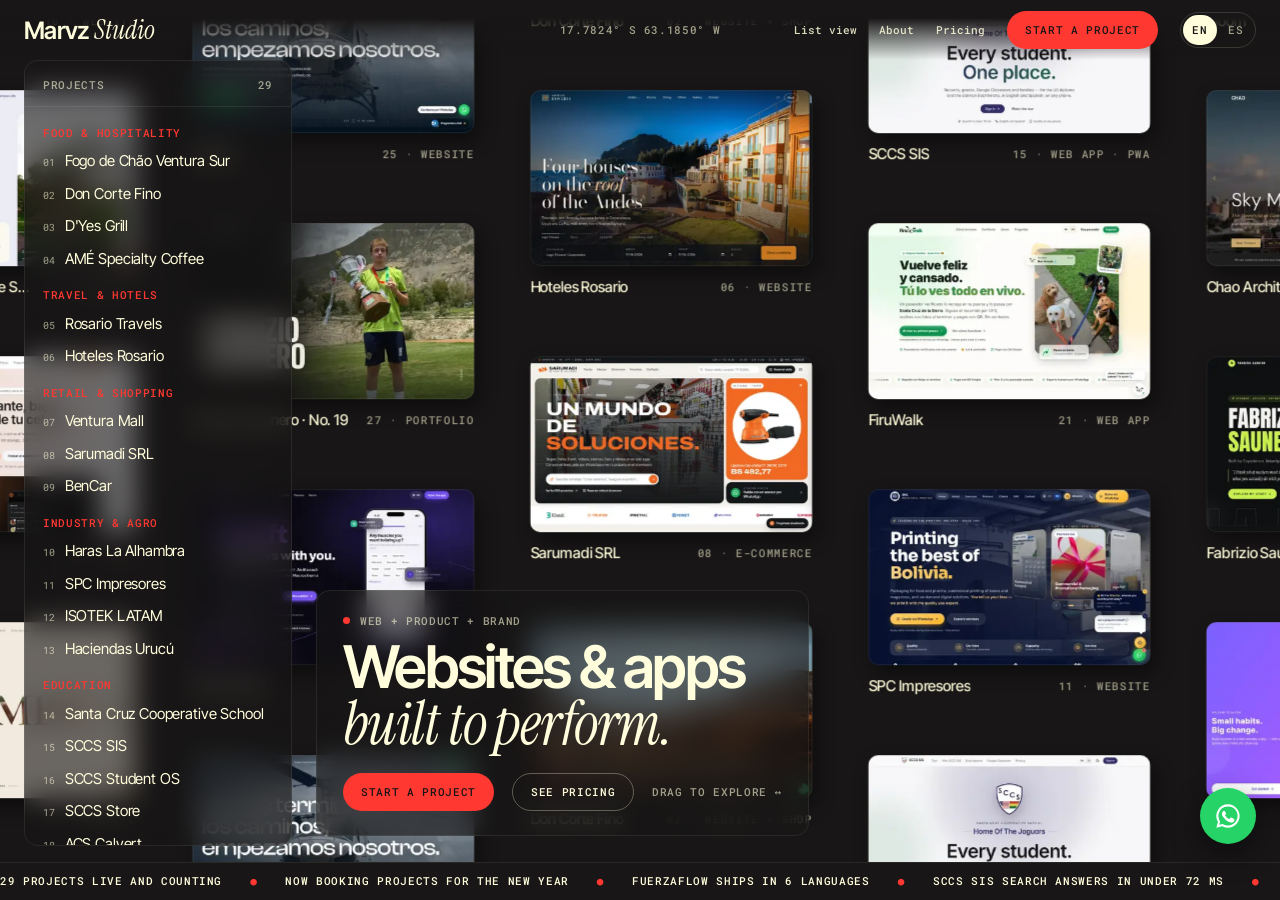
==== commit a9baafd8: "Add 12 new client projects, new categories and a savings calculator Projects (29 live, up from 17): " ====
--- a/index.html
+++ b/index.html
@@ -16,7 +16,7 @@
 <meta property="og:locale:alternate" content="es_BO">
 <meta property="og:url" content="https://marvz-portfolio.vercel.app/">
 <meta property="og:title" content="Marvz Studio · Websites &amp; apps built to perform">
-<meta property="og:description" content="A bird's-eye view of 17 live websites and apps: schools, restaurants, SaaS, e-commerce and personal brands. Start your project on WhatsApp.">
+<meta property="og:description" content="A bird's-eye view of 29 live websites and apps: restaurants, hotels, malls, schools, industry, e-commerce and SaaS. Start your project on WhatsApp.">
 <meta property="og:image" content="https://marvz-portfolio.vercel.app/assets/og.jpg">
 <meta property="og:image:type" content="image/jpeg">
 <meta property="og:image:width" content="1200">
@@ -24,7 +24,7 @@
 <meta property="og:image:alt" content="Marvz Studio: websites and apps built to perform, with screenshots of recent projects">
 <meta name="twitter:card" content="summary_large_image">
 <meta name="twitter:title" content="Marvz Studio · Websites &amp; apps built to perform">
-<meta name="twitter:description" content="A bird's-eye view of 17 live websites and apps. Start your project on WhatsApp.">
+<meta name="twitter:description" content="A bird's-eye view of 29 live websites and apps. Start your project on WhatsApp.">
 <meta name="twitter:image" content="https://marvz-portfolio.vercel.app/assets/og.jpg">
 <link rel="icon" href="/assets/favicon.svg" type="image/svg+xml">
 <link rel="apple-touch-icon" href="/assets/apple-touch-icon.png">
@@ -73,7 +73,7 @@
   {
    "@type": "ItemList",
    "name": "Selected work",
-   "numberOfItems": 17,
+   "numberOfItems": 29,
    "itemListElement": [
     {
      "@type": "ListItem",
@@ -216,8 +216,8 @@
      "item": {
       "@type": "CreativeWork",
       "name": "Santa Cruz Cooperative School",
-      "url": "https://sccs-website-eight.vercel.app/",
-      "description": "The main website for a PK–12 American international school in Bolivia, home of the Jaguars. It covers admissions, the dual U.S. and Bolivian diploma, campus and facilities, safety and student life, with site-wide search and a full navigation system.",
+      "url": "https://sccs-new.vercel.app/",
+      "description": "The new website for Bolivia's PK–12 American international school, home of the Jaguars since 1959. It sells the dual U.S. and Bolivian diploma, Cognia accreditation and a 99% university matriculation rate, then walks families through admissions, campus, safety and student life.",
       "genre": "Education",
       "image": "https://marvz-portfolio.vercel.app/assets/work/sccs-website.webp",
       "creator": {
@@ -325,6 +325,186 @@
       "description": "A college portfolio for a competitive athlete, stage performer and young entrepreneur from La Paz: three sports, community projects, commercial sales work, and music with a live band.",
       "genre": "Personal brand",
       "image": "https://marvz-portfolio.vercel.app/assets/work/iker-torrico.webp",
+      "creator": {
+       "@id": "https://marvz-portfolio.vercel.app/#studio"
+      }
+     }
+    },
+    {
+     "@type": "ListItem",
+     "position": 18,
+     "item": {
+      "@type": "CreativeWork",
+      "name": "D'Yes Grill",
+      "url": "https://dyes-grill.vercel.app/",
+      "description": "A bold, smoky site for a Santa Cruz grill: craft burgers, BBQ ribs smoked for hours, wings, lomitos and matambre on wooden boards. The full menu is one tap away, and customers build their order for delivery or pickup and send it straight to WhatsApp.",
+      "genre": "Restaurant",
+      "image": "https://marvz-portfolio.vercel.app/assets/work/dyes-grill.webp",
+      "creator": {
+       "@id": "https://marvz-portfolio.vercel.app/#studio"
+      }
+     }
+    },
+    {
+     "@type": "ListItem",
+     "position": 19,
+     "item": {
+      "@type": "CreativeWork",
+      "name": "AMÉ Specialty Coffee",
+      "url": "https://ame-coffee-2.vercel.app/",
+      "description": "A warm site for a specialty coffee shop and bar with two branches in Santa Cruz, open from 07:00 to 23:00. It shows Bolivian specialty coffee from bean to latte art, signature cocktails, a menu with local flavor and acoustic nights every Friday.",
+      "genre": "Café & bar",
+      "image": "https://marvz-portfolio.vercel.app/assets/work/ame-coffee.webp",
+      "creator": {
+       "@id": "https://marvz-portfolio.vercel.app/#studio"
+      }
+     }
+    },
+    {
+     "@type": "ListItem",
+     "position": 20,
+     "item": {
+      "@type": "CreativeWork",
+      "name": "Rosario Travels",
+      "url": "https://rosario-travel.vercel.app/",
+      "description": "A cinematic site for a travel agency with 17 years in the Andes: private journeys to the Uyuni Salt Flat, Lake Titicaca, Machu Picchu and Patagonia. Full-screen destinations, signature itineraries, and Rosario AI, an assistant that helps plan the trip. In six languages.",
+      "genre": "Travel",
+      "image": "https://marvz-portfolio.vercel.app/assets/work/rosario-travels.webp",
+      "creator": {
+       "@id": "https://marvz-portfolio.vercel.app/#studio"
+      }
+     }
+    },
+    {
+     "@type": "ListItem",
+     "position": 21,
+     "item": {
+      "@type": "CreativeWork",
+      "name": "Hoteles Rosario",
+      "url": "https://rosario-hotels.vercel.app/",
+      "description": "A booking-first site for four eco-friendly, four-star hotels in Copacabana, Uyuni and La Paz. Each house has its own story, handcrafted Andean rooms and dining, and guests check availability right from the first screen to book direct.",
+      "genre": "Hotels",
+      "image": "https://marvz-portfolio.vercel.app/assets/work/rosario-hotels.webp",
+      "creator": {
+       "@id": "https://marvz-portfolio.vercel.app/#studio"
+      }
+     }
+    },
+    {
+     "@type": "ListItem",
+     "position": 22,
+     "item": {
+      "@type": "CreativeWork",
+      "name": "Ventura Mall",
+      "url": "https://ventura-mall.vercel.app/",
+      "description": "The website for one of Bolivia's biggest malls: 110,000 m², 200+ stores, the Boulevard food court and 13 cinema screens including IMAX. Visitors browse stores and brands, restaurants, events and live music, with hours and directions always at hand.",
+      "genre": "Shopping mall",
+      "image": "https://marvz-portfolio.vercel.app/assets/work/ventura-mall.webp",
+      "creator": {
+       "@id": "https://marvz-portfolio.vercel.app/#studio"
+      }
+     }
+    },
+    {
+     "@type": "ListItem",
+     "position": 23,
+     "item": {
+      "@type": "CreativeWork",
+      "name": "Sarumadi SRL",
+      "url": "https://sarumadi-srl.vercel.app/",
+      "description": "An online store and catalog for a Santa Cruz distributor of Truper, Pretul, Foset and more: 500+ products across tools, plumbing, electrical and industrial safety. Customers search, add to cart and confirm stock and delivery on WhatsApp, or visit the showroom.",
+      "genre": "Hardware & tools",
+      "image": "https://marvz-portfolio.vercel.app/assets/work/sarumadi.webp",
+      "creator": {
+       "@id": "https://marvz-portfolio.vercel.app/#studio"
+      }
+     }
+    },
+    {
+     "@type": "ListItem",
+     "position": 24,
+     "item": {
+      "@type": "CreativeWork",
+      "name": "BenCar",
+      "url": "https://bencar-store.vercel.app/",
+      "description": "An Apple-style store for a reseller of iPhone, Mac, iPad, Apple Watch, AirPods and Dyson. Product pages with specs and prices, trade-in of your old device, certified pre-owned from US$ 200, and door-to-door tech support.",
+      "genre": "Consumer tech",
+      "image": "https://marvz-portfolio.vercel.app/assets/work/bencar.webp",
+      "creator": {
+       "@id": "https://marvz-portfolio.vercel.app/#studio"
+      }
+     }
+    },
+    {
+     "@type": "ListItem",
+     "position": 25,
+     "item": {
+      "@type": "CreativeWork",
+      "name": "ISOTEK LATAM",
+      "url": "https://isotek-amber.vercel.app/",
+      "description": "A corporate site for an ISO 9001 industrial EPC company working in five countries: turnkey projects, switchboards and motor control centres built to IEC 61439, instrumentation and an Endress+Hauser calibration lab. Built to win tenders from oil, gas and food plants.",
+      "genre": "Industrial engineering",
+      "image": "https://marvz-portfolio.vercel.app/assets/work/isotek.webp",
+      "creator": {
+       "@id": "https://marvz-portfolio.vercel.app/#studio"
+      }
+     }
+    },
+    {
+     "@type": "ListItem",
+     "position": 26,
+     "item": {
+      "@type": "CreativeWork",
+      "name": "Haciendas Urucú",
+      "url": "https://haciendas-urucu.vercel.app/",
+      "description": "A site for a breeder of Nelore, Polled Nelore and Sindi cattle raised in open fields in Santa Cruz. It proves the genetics with numbers and awards, from heifers pregnant at 14 months to 7 prizes at FexpoSIV 2026, and sells bulls, heifers and IVF embryos over WhatsApp.",
+      "genre": "Cattle genetics",
+      "image": "https://marvz-portfolio.vercel.app/assets/work/haciendas-urucu.webp",
+      "creator": {
+       "@id": "https://marvz-portfolio.vercel.app/#studio"
+      }
+     }
+    },
+    {
+     "@type": "ListItem",
+     "position": 27,
+     "item": {
+      "@type": "CreativeWork",
+      "name": "Coded",
+      "url": "https://coded-five.vercel.app/",
+      "description": "A vibrant site for international STEAM programs for students aged 11 to 17 in Orlando, the UK and Tokyo. Each league leads to a hands-on final project, and parents see exactly how safety works: guardians, medical support and insurance.",
+      "genre": "STEAM education",
+      "image": "https://marvz-portfolio.vercel.app/assets/work/coded.webp",
+      "creator": {
+       "@id": "https://marvz-portfolio.vercel.app/#studio"
+      }
+     }
+    },
+    {
+     "@type": "ListItem",
+     "position": 28,
+     "item": {
+      "@type": "CreativeWork",
+      "name": "Chao Architecture Studio",
+      "url": "https://chao-architecture-studio.vercel.app/",
+      "description": "A quiet, image-led site for an architecture firm with 15+ years and 50+ projects, led by Sky Moon, the tower redefining the Santa Cruz skyline. Residential, commercial and sustainable work, the studio's philosophy, and a clear path to start a project.",
+      "genre": "Architecture",
+      "image": "https://marvz-portfolio.vercel.app/assets/work/chao-architecture.webp",
+      "creator": {
+       "@id": "https://marvz-portfolio.vercel.app/#studio"
+      }
+     }
+    },
+    {
+     "@type": "ListItem",
+     "position": 29,
+     "item": {
+      "@type": "CreativeWork",
+      "name": "Aussie Fitness",
+      "url": "https://aussiefit.vercel.app/",
+      "description": "A site for a fitness creator's high-protein \"fakeaway\" recipes: burgers, pizza and kebabs rebuilt with fewer calories and full macros. Real results lead the story, like Dez, who lost 60 kg, and readers move on to meal plans and ebooks.",
+      "genre": "Fitness · Recipes",
+      "image": "https://marvz-portfolio.vercel.app/assets/work/aussie-fitness.webp",
       "creator": {
        "@id": "https://marvz-portfolio.vercel.app/#studio"
       }
@@ -352,7 +532,7 @@
     <li><a href="https://spc-3-0.vercel.app/">SPC Impresores</a> · Website · Manufacturing. A site for a leader in Bolivia's printing industry since 2001: food and pharmaceutical packaging, commercial printing, books, magazines and on-demand digital print. It has a services catalog, a step-by-step process and WhatsApp quotes with an on-site assistant.</li>
     <li><a href="https://firu-walk.vercel.app/">FiruWalk</a> · Web app · Pets · Marketplace. A family dog-walking service in Santa Cruz. Owners book recurring walks with verified walkers, follow each walk on live GPS, get photo reports when it ends and pay by QR. Walkers get their own sign-up and dashboard.</li>
     <li><a href="https://bloom-habits-two.vercel.app/">Bloom</a> · App · Wellness. A friendly habit tracker. You build routines in a few minutes a day, and a little companion grows every time you show up. It's built as a cross-platform app with Expo and React Native and runs in the browser.</li>
-    <li><a href="https://sccs-website-eight.vercel.app/">Santa Cruz Cooperative School</a> · Website · Education. The main website for a PK–12 American international school in Bolivia, home of the Jaguars. It covers admissions, the dual U.S. and Bolivian diploma, campus and facilities, safety and student life, with site-wide search and a full navigation system.</li>
+    <li><a href="https://sccs-new.vercel.app/">Santa Cruz Cooperative School</a> · Website · Education. The new website for Bolivia's PK–12 American international school, home of the Jaguars since 1959. It sells the dual U.S. and Bolivian diploma, Cognia accreditation and a 99% university matriculation rate, then walks families through admissions, campus, safety and student life.</li>
     <li><a href="https://sccs-sis.vercel.app/?source=pwa">SCCS SIS</a> · Web app · PWA · Education · SaaS. A student information system that holds records, grades, Google Classroom and family communication for both the U.S. diploma and the Bolivian Bachillerato. It works in English and Spanish, installs on any phone, and search returns in under 72 ms.</li>
     <li><a href="https://sccs-student-os.vercel.app/welcome">SCCS Student OS</a> · Web app · Education · SaaS. One calm, bilingual workspace for school staff covering discipline, learning support and positive behavior. Accommodations travel with the student, and a referral can go from the morning dashboard to a compliant record in under a minute.</li>
     <li><a href="https://sccs-store-app.vercel.app/">SCCS Store</a> · Education · E-commerce. The official school store for uniforms, sportswear, backpacks and keepsakes. Families shop by grade level, buy discounted kits, and pick up their orders at school.</li>
@@ -360,6 +540,18 @@
     <li><a href="https://fabrizio-saunero-2.vercel.app/">Fabrizio Saunero · No. 19</a> · Portfolio · Personal brand. A cinematic college-application portfolio told in four chapters: athletics, service, work and independence. It uses match footage, animated stats, a division-climb ladder, horizontal galleries and scroll-driven storytelling.</li>
     <li><a href="https://fabrizios.vercel.app/">Fabrizio Saunero</a> · Portfolio · Personal brand. A second, editorial edition of a student-athlete's portfolio, built around highlights and a gallery: from Bolivia's 4th Division to Primera A, state titles, varsity captaincy and fundraising for Operation Smile.</li>
     <li><a href="https://ikertorrico-portfolio.vercel.app/">Iker Torrico</a> · Portfolio · Personal brand. A college portfolio for a competitive athlete, stage performer and young entrepreneur from La Paz: three sports, community projects, commercial sales work, and music with a live band.</li>
+    <li><a href="https://dyes-grill.vercel.app/">D'Yes Grill</a> · Website · Restaurant. A bold, smoky site for a Santa Cruz grill: craft burgers, BBQ ribs smoked for hours, wings, lomitos and matambre on wooden boards. The full menu is one tap away, and customers build their order for delivery or pickup and send it straight to WhatsApp.</li>
+    <li><a href="https://ame-coffee-2.vercel.app/">AMÉ Specialty Coffee</a> · Website · Café &amp; bar. A warm site for a specialty coffee shop and bar with two branches in Santa Cruz, open from 07:00 to 23:00. It shows Bolivian specialty coffee from bean to latte art, signature cocktails, a menu with local flavor and acoustic nights every Friday.</li>
+    <li><a href="https://rosario-travel.vercel.app/">Rosario Travels</a> · Website · Travel. A cinematic site for a travel agency with 17 years in the Andes: private journeys to the Uyuni Salt Flat, Lake Titicaca, Machu Picchu and Patagonia. Full-screen destinations, signature itineraries, and Rosario AI, an assistant that helps plan the trip. In six languages.</li>
+    <li><a href="https://rosario-hotels.vercel.app/">Hoteles Rosario</a> · Website · Hotels. A booking-first site for four eco-friendly, four-star hotels in Copacabana, Uyuni and La Paz. Each house has its own story, handcrafted Andean rooms and dining, and guests check availability right from the first screen to book direct.</li>
+    <li><a href="https://ventura-mall.vercel.app/">Ventura Mall</a> · Website · Shopping mall. The website for one of Bolivia's biggest malls: 110,000 m², 200+ stores, the Boulevard food court and 13 cinema screens including IMAX. Visitors browse stores and brands, restaurants, events and live music, with hours and directions always at hand.</li>
+    <li><a href="https://sarumadi-srl.vercel.app/">Sarumadi SRL</a> · E-commerce · Hardware &amp; tools. An online store and catalog for a Santa Cruz distributor of Truper, Pretul, Foset and more: 500+ products across tools, plumbing, electrical and industrial safety. Customers search, add to cart and confirm stock and delivery on WhatsApp, or visit the showroom.</li>
+    <li><a href="https://bencar-store.vercel.app/">BenCar</a> · E-commerce · Consumer tech. An Apple-style store for a reseller of iPhone, Mac, iPad, Apple Watch, AirPods and Dyson. Product pages with specs and prices, trade-in of your old device, certified pre-owned from US$ 200, and door-to-door tech support.</li>
+    <li><a href="https://isotek-amber.vercel.app/">ISOTEK LATAM</a> · Website · Industrial engineering. A corporate site for an ISO 9001 industrial EPC company working in five countries: turnkey projects, switchboards and motor control centres built to IEC 61439, instrumentation and an Endress+Hauser calibration lab. Built to win tenders from oil, gas and food plants.</li>
+    <li><a href="https://haciendas-urucu.vercel.app/">Haciendas Urucú</a> · Website · Cattle genetics. A site for a breeder of Nelore, Polled Nelore and Sindi cattle raised in open fields in Santa Cruz. It proves the genetics with numbers and awards, from heifers pregnant at 14 months to 7 prizes at FexpoSIV 2026, and sells bulls, heifers and IVF embryos over WhatsApp.</li>
+    <li><a href="https://coded-five.vercel.app/">Coded</a> · Website · STEAM education. A vibrant site for international STEAM programs for students aged 11 to 17 in Orlando, the UK and Tokyo. Each league leads to a hands-on final project, and parents see exactly how safety works: guardians, medical support and insurance.</li>
+    <li><a href="https://chao-architecture-studio.vercel.app/">Chao Architecture Studio</a> · Website · Architecture. A quiet, image-led site for an architecture firm with 15+ years and 50+ projects, led by Sky Moon, the tower redefining the Santa Cruz skyline. Residential, commercial and sustainable work, the studio's philosophy, and a clear path to start a project.</li>
+    <li><a href="https://aussiefit.vercel.app/">Aussie Fitness</a> · Website · Fitness · Recipes. A site for a fitness creator's high-protein &quot;fakeaway&quot; recipes: burgers, pizza and kebabs rebuilt with fewer calories and full macros. Real results lead the story, like Dez, who lost 60 kg, and readers move on to meal plans and ebooks.</li>
   </ul>
   <h2>Case studies</h2>
   <ul>
--- a/pricing.css
+++ b/pricing.css
@@ -261,3 +261,48 @@
   .ptoast, .switch::after { transition: none; }
   .quote__lines li { animation: none; }
 }
+
+/* Savings calculator */
+.calc {
+  display: grid; grid-template-columns: minmax(0, 1fr) minmax(0, 1fr); gap: 0; margin-top: 36px;
+  border: 1px solid var(--cream-15); border-radius: 24px; overflow: hidden; background: var(--ink-2);
+}
+.calc__inputs { padding: 32px; display: grid; gap: 26px; align-content: start; }
+.calc__field { display: grid; grid-template-columns: 1fr auto; align-items: baseline; gap: 10px 16px; }
+.calc__label { font-size: 16px; color: var(--cream-60); }
+.calc__val { font-size: 22px; font-weight: 600; letter-spacing: -.02em; font-variant-numeric: tabular-nums; text-align: right; }
+.calc__field input[type="range"] { grid-column: 1 / -1; width: 100%; margin: 0; accent-color: var(--red); height: 28px; cursor: pointer; }
+.calc__field .calc__pkgs { grid-column: 1 / -1; }
+.calc__out {
+  padding: 32px; display: flex; flex-direction: column; gap: 14px;
+  background: radial-gradient(120% 120% at 100% 0%, rgba(255, 56, 49, .22), transparent 60%), var(--ink-3);
+  border-left: 1px solid var(--cream-15);
+}
+.calc__rows { margin: 0; display: grid; }
+.calc__rows div { display: flex; justify-content: space-between; align-items: baseline; gap: 16px; padding: 10px 0; border-bottom: 1px solid var(--cream-08); }
+.calc__rows dt { color: var(--cream-60); font-size: 15px; }
+.calc__rows dd { margin: 0; white-space: nowrap; font-size: 18px; font-weight: 600; font-variant-numeric: tabular-nums; text-align: right; }
+.calc__rows .is-total dt { color: var(--cream); }
+.calc__rows .is-total dd { font-size: 22px; color: var(--cream); }
+.calc__payback { margin: 10px 0 0; display: grid; gap: 4px; }
+.calc__payback .mono { color: var(--red); }
+.calc__payback b { font-size: clamp(48px, 5.4vw, 80px); font-weight: 600; letter-spacing: -.055em; line-height: .95; }
+.calc__year { margin: 0; font-size: 17px; line-height: 1.45; color: var(--cream-60); }
+.calc__year b { color: var(--cream); }
+.calc__punch { margin: 6px 0 0; font-family: var(--serif); font-style: italic; font-size: 24px; line-height: 1.2; }
+.calc__cta { align-self: flex-start; height: 52px; padding: 0 26px; font-size: 12px; margin-top: 4px; }
+.calc__note { margin: 0; font-size: 12px; color: var(--cream-60); }
+
+@media (max-width: 960px) {
+  .calc { grid-template-columns: 1fr; }
+  .calc__out { border-left: 0; border-top: 1px solid var(--cream-15); }
+}
+@media (max-width: 860px) {
+  .calc { margin-top: 28px; border-radius: 20px; }
+  .calc__inputs, .calc__out { padding: 22px 18px; }
+  .calc__label { font-size: 15px; }
+  .calc__val { font-size: 19px; }
+  .calc__punch { font-size: 21px; }
+  .calc__cta { width: 100%; align-self: stretch; }
+  .calc__pkgs { flex-wrap: wrap; }
+}
